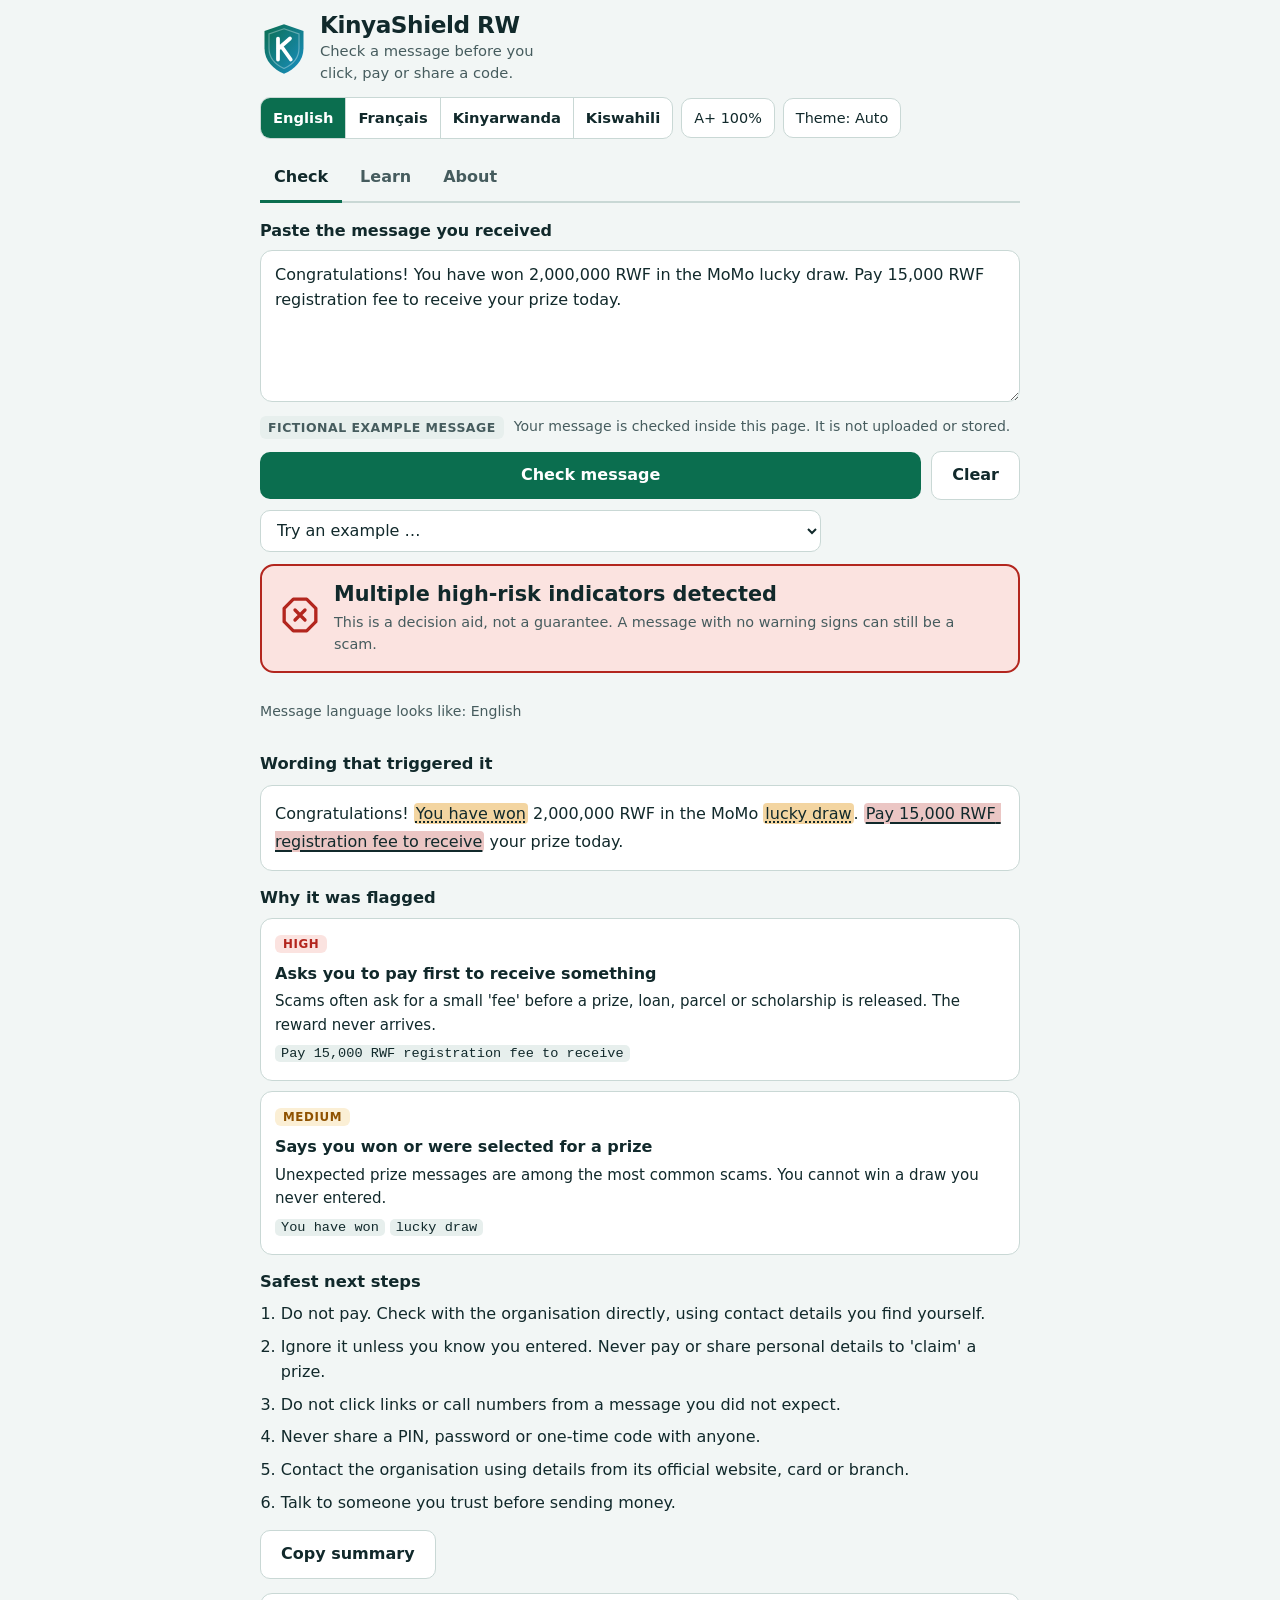
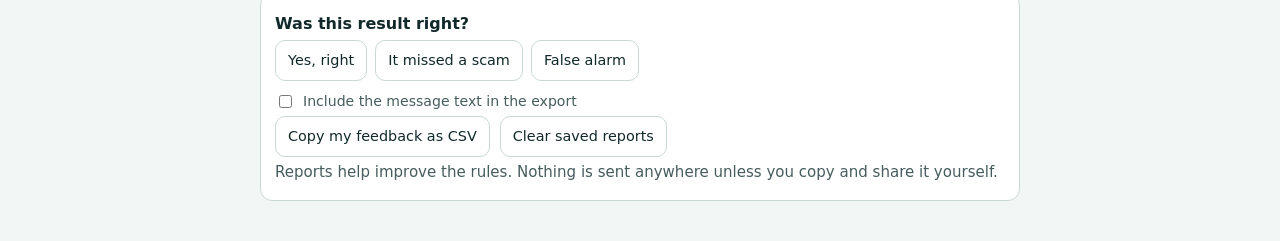
==== kinyashield_1/kinyashield/web/index.html @ fb470cd7 "Initial commit: create Regis Kinyashi Shield RW repository Set up the initial project repository and" ====
<!doctype html>
<html lang="en">
<head>
<meta charset="utf-8">
<meta name="viewport" content="width=device-width, initial-scale=1">
<meta http-equiv="Content-Security-Policy" content="default-src 'none'; style-src 'unsafe-inline'; script-src 'unsafe-inline'; img-src data:; base-uri 'none'; form-action 'none'">
<meta name="description" content="Paste a suspicious message and see, in English, French, Kinyarwanda or Kiswahili, which words are risky and what to do next.">
<title>KinyaShield RW</title>
</head>
<body>
<style>
/* Layout: one calm column. Header (logo + language), tabs, then the checker with result below.
   System fonts only: fast on weak connections and no outside requests. */
:root{
  --bg:#f2f6f5; --surface:#ffffff; --surface-2:#e7efed; --ink:#11292b; --ink-2:#465c5e; --line:#c9d8d5;
  --brand:#0b6e4f; --brand-2:#1479a8; --on-brand:#ffffff; --focus:#1479a8;
  --ok:#17794f; --ok-bg:#e2f3ea; --warn:#8f5200; --warn-bg:#fbefd5; --bad:#b3261e; --bad-bg:#fbe3e0;
  --mark-high:rgba(179,38,30,.26); --mark-med:rgba(224,150,20,.40);
  --font:ui-sans-serif,system-ui,-apple-system,"Segoe UI",Roboto,"Helvetica Neue",Arial,"Noto Sans",sans-serif;
  --mono:ui-monospace,SFMono-Regular,Menlo,Consolas,"Liberation Mono",monospace;
  --r:12px;
}
@media (prefers-color-scheme: dark){:root:not([data-theme="light"]){
  --bg:#0b1718; --surface:#122324; --surface-2:#1a3032; --ink:#e7f2f0; --ink-2:#a3bab7; --line:#284241;
  --brand:#46c49a; --brand-2:#63bde6; --on-brand:#06201a; --focus:#63bde6;
  --ok:#62d49d; --ok-bg:#12301f; --warn:#f2b653; --warn-bg:#33270c; --bad:#ff948b; --bad-bg:#3b1815;
  --mark-high:rgba(255,120,110,.34); --mark-med:rgba(240,170,50,.38); color-scheme:dark}}
:root[data-theme="dark"]{
  --bg:#0b1718; --surface:#122324; --surface-2:#1a3032; --ink:#e7f2f0; --ink-2:#a3bab7; --line:#284241;
  --brand:#46c49a; --brand-2:#63bde6; --on-brand:#06201a; --focus:#63bde6;
  --ok:#62d49d; --ok-bg:#12301f; --warn:#f2b653; --warn-bg:#33270c; --bad:#ff948b; --bad-bg:#3b1815;
  --mark-high:rgba(255,120,110,.34); --mark-med:rgba(240,170,50,.38); color-scheme:dark}
*{box-sizing:border-box}
html{font-size:100%}
body{margin:0;background:var(--bg);color:var(--ink);font-family:var(--font);line-height:1.55;font-size:1rem;
  padding-left:max(16px,env(safe-area-inset-left,0px));padding-right:max(16px,env(safe-area-inset-right,0px));padding-block:12px 40px}
.wrap{max-width:760px;margin:0 auto;display:flex;flex-direction:column;gap:16px}
button,select,textarea,input{font:inherit;color:inherit}
:focus-visible{outline:3px solid var(--focus);outline-offset:2px;border-radius:6px}
.top{display:flex;flex-wrap:wrap;align-items:center;justify-content:space-between;gap:12px 16px}
.brand{display:flex;align-items:center;gap:12px;min-width:0}
.brand svg{flex:none}
.brand h1{margin:0;font-size:1.45rem;line-height:1.1;letter-spacing:-.02em;font-weight:800}
.brand p{margin:2px 0 0;color:var(--ink-2);font-size:.92rem;max-width:34ch;text-wrap:balance}
.tools{display:flex;gap:8px;flex-wrap:wrap;align-items:center}
.seg{display:inline-flex;border:1px solid var(--line);border-radius:10px;overflow:hidden;background:var(--surface)}
.seg button{border:0;background:transparent;padding:8px 12px;cursor:pointer;min-height:40px;font-weight:600;font-size:.92rem}
.seg button+button{border-left:1px solid var(--line)}
.seg button[aria-pressed="true"]{background:var(--brand);color:var(--on-brand)}
.chip{border:1px solid var(--line);background:var(--surface);border-radius:10px;padding:8px 12px;min-height:40px;cursor:pointer;font-size:.9rem}
.tabs{display:flex;gap:4px;border-bottom:2px solid var(--line)}
.tabs button{border:0;background:transparent;padding:10px 14px;cursor:pointer;font-weight:700;color:var(--ink-2);margin-bottom:-2px;border-bottom:3px solid transparent;min-height:44px}
.tabs button[aria-selected="true"]{color:var(--ink);border-bottom-color:var(--brand)}
.panel[hidden]{display:none}
.note{border:1px dashed var(--line);border-radius:var(--r);padding:10px 14px;font-size:.9rem;color:var(--ink-2)}
label.lbl{display:block;font-weight:700;margin-bottom:6px}
textarea{width:100%;min-height:9.5rem;resize:vertical;padding:12px 14px;border-radius:var(--r);border:1.5px solid var(--line);background:var(--surface);line-height:1.55}
.row{display:flex;gap:10px;flex-wrap:wrap;align-items:center}
select{max-width:100%;padding:9px 12px;border-radius:10px;border:1px solid var(--line);background:var(--surface);min-height:42px}
.btn{border:0;border-radius:10px;padding:11px 20px;font-weight:700;cursor:pointer;min-height:46px}
.btn.primary{background:var(--brand);color:var(--on-brand);flex:1 1 12rem}
.btn.ghost{background:var(--surface);border:1px solid var(--line)}
.small{font-size:.88rem;color:var(--ink-2)}
.tag{display:inline-block;font-size:.78rem;font-weight:700;letter-spacing:.04em;text-transform:uppercase;padding:2px 8px;border-radius:6px;background:var(--surface-2);color:var(--ink-2)}
#result{display:flex;flex-direction:column;gap:14px}
.verdict{display:flex;gap:14px;align-items:center;border:2px solid;border-radius:14px;padding:16px 18px}
.verdict svg{flex:none}
.verdict h2{margin:0;font-size:1.3rem;line-height:1.2;text-wrap:balance}
.verdict p{margin:4px 0 0;font-size:.9rem;color:var(--ink-2)}
.verdict.ok{border-color:var(--ok);background:var(--ok-bg)} .verdict.ok svg{color:var(--ok)}
.verdict.verify{border-color:var(--warn);background:var(--warn-bg)} .verdict.verify svg{color:var(--warn)}
.verdict.high{border-color:var(--bad);background:var(--bad-bg)} .verdict.high svg{color:var(--bad)}
h3{margin:0 0 8px;font-size:1.02rem}
.msg{white-space:pre-wrap;overflow-wrap:anywhere;padding:14px;border-radius:var(--r);background:var(--surface);border:1px solid var(--line);line-height:1.75}
mark{color:inherit;border-radius:4px;padding:1px 2px}
mark.high{background:var(--mark-high);text-decoration:underline;text-decoration-thickness:2px;text-underline-offset:3px}
mark.medium{background:var(--mark-med);text-decoration:underline dotted;text-decoration-thickness:2px;text-underline-offset:3px}
.cards{display:grid;gap:10px}
.card{background:var(--surface);border:1px solid var(--line);border-radius:var(--r);padding:12px 14px;min-width:0}
.card h4{margin:6px 0 4px;font-size:1rem}
.card p{margin:4px 0;font-size:.94rem}
.sev{font-size:.74rem;font-weight:800;letter-spacing:.05em;text-transform:uppercase;padding:2px 8px;border-radius:6px}
.sev.high{background:var(--bad-bg);color:var(--bad)} .sev.medium{background:var(--warn-bg);color:var(--warn)} .sev.low{background:var(--surface-2);color:var(--ink-2)}
code{font-family:var(--mono);font-size:.85rem;background:var(--surface-2);padding:1px 6px;border-radius:5px;overflow-wrap:anywhere}
ol.steps{margin:0;padding-left:1.3rem;display:grid;gap:8px}
.fb{display:flex;flex-wrap:wrap;gap:8px;align-items:center}
.fb .chip[aria-pressed="true"]{border-color:var(--brand);box-shadow:inset 0 0 0 1.5px var(--brand)}
.sources li,.about li,.tips li{margin:6px 0}
ul.plain{padding-left:1.2rem;margin:8px 0}
.scamlist{display:grid;gap:10px;grid-template-columns:repeat(auto-fit,minmax(min(100%,17rem),1fr))}
textarea.exp{min-height:6rem;font-family:var(--mono);font-size:.82rem}
@media (max-width:520px){.verdict{flex-direction:column;align-items:flex-start}.tools{width:100%}.seg{width:100%}.seg button{flex:1;padding-inline:6px}}
@media (prefers-reduced-motion:no-preference){.verdict,.card{animation:rise .22s ease-out}@keyframes rise{from{transform:translateY(4px)}to{transform:none}}}

</style>
<div class="wrap">
  <header class="top">
    <div class="brand">
      <svg viewBox="0 0 64 72" width="48" height="54" role="img" aria-label="KinyaShield"><defs><linearGradient id="ksg" x1="0" y1="0" x2="1" y2="1"><stop offset="0" stop-color="#0b6e4f"/><stop offset="1" stop-color="#1a8fc4"/></linearGradient></defs><path d="M32 3 L58 12 V35 C58 52 46 63 32 69 C18 63 6 52 6 35 V12 Z" fill="url(#ksg)"/><path d="M32 9 L52 16 V35 C52 48 43 57 32 62 C21 57 12 48 12 35 V16 Z" fill="none" stroke="#fff" stroke-opacity=".35" stroke-width="1.5"/><path d="M24 22 V50 M24 36 L40 22 M28.5 32.5 L41 50" stroke="#fff" stroke-width="5" stroke-linecap="round" stroke-linejoin="round" fill="none"/></svg>
      <div><h1>KinyaShield RW</h1><p id="tagline"></p></div>
    </div>
    <div class="tools">
      <div class="seg" id="langseg" role="group" aria-label="Language"></div>
      <button class="chip" id="sizeBtn" type="button"></button>
      <button class="chip" id="themeBtn" type="button"></button>
    </div>
  </header>

  <div class="note" id="draftNote" hidden></div>

  <div class="tabs" role="tablist" id="tabs">
    <button role="tab" id="tab-check" aria-controls="p-check" aria-selected="true" type="button"></button>
    <button role="tab" id="tab-learn" aria-controls="p-learn" aria-selected="false" type="button"></button>
    <button role="tab" id="tab-about" aria-controls="p-about" aria-selected="false" type="button"></button>
  </div>

  <section class="panel" id="p-check" role="tabpanel" aria-labelledby="tab-check">
    <div style="display:flex;flex-direction:column;gap:12px">
      <div>
        <label class="lbl" for="msg" id="pasteLbl"></label>
        <textarea id="msg" autocomplete="off" spellcheck="false"></textarea>
        <div class="row" style="margin-top:6px"><span class="tag" id="exTag" hidden></span><span class="small" id="privacy"></span></div>
      </div>
      <div class="row">
        <button class="btn primary" id="go" type="button"></button>
        <button class="btn ghost" id="clear" type="button"></button>
        <select id="examples" aria-label="Examples"></select>
      </div>
      <div id="result" aria-live="polite"></div>
    </div>
  </section>

  <section class="panel" id="p-learn" role="tabpanel" aria-labelledby="tab-learn" hidden></section>
  <section class="panel" id="p-about" role="tabpanel" aria-labelledby="tab-about" hidden></section>
</div>

<script id="ks-data" type="application/json">{"rules":[{"id":"credential_request","severity":"high","suppress_if_protective":true,"title":{"en":"Asks for a PIN, password or code","fr":"Demande un code PIN, un mot de passe ou un code","rw":"Irasaba PIN, ijambo ry'ibanga cyangwa kode","sw":"Inaomba PIN, nenosiri au msimbo"},"why":{"en":"Genuine banks, mobile-money companies and officials do not ask you to send or read out a PIN, password or one-time code.","fr":"Les vraies banques, opérateurs de mobile money et autorités ne vous demandent jamais d'envoyer ou de lire à voix haute un code PIN, un mot de passe ou un code à usage unique.","rw":"Banki, ibigo bya mobile money n'abayobozi nyakuri ntibasaba kohereza cyangwa kuvuga PIN, ijambo ry'ibanga cyangwa kode y'inyongera.","sw":"Benki, kampuni za pesa kwa simu na maafisa halali hawakuombi kutuma wala kusoma kwa sauti PIN, nenosiri au msimbo wa mara moja."},"advice":{"en":"Do not send or read out the code. Contact the organisation using a number from its official website or your card.","fr":"N'envoyez pas le code et ne le lisez pas. Contactez l'organisme avec un numéro tiré de son site officiel ou de votre carte.","rw":"Ntukohereze cyangwa ngo uvuge iyo kode. Hamagara ikigo ukoresheje nimero iri ku rubuga rwacyo rwemewe cyangwa ku ikarita yawe.","sw":"Usitume wala usisome msimbo huo. Wasiliana na taasisi kwa kutumia namba iliyo kwenye tovuti yake rasmi au kwenye kadi yako."},"patterns":{"en":["\\b(?:send|share|give|tell|provide|reply with|forward|confirm|enter|read out)\\b[^.!?\\n]{0,40}?\\b(?:pin|password|passcode|otp|cvv|verification code|one[- ]time (?:code|password)|secret code|secret number|secret pin|\\d+[- ]?digit (?:code|pin)|code (?:we|i|that we) (?:just )?(?:sent|texted))\\b"],"fr":["\\b(?:envoyez?|envoyer|donnez?|donner|communiquez?|communiquer|partagez?|partager|fournissez?|fournir|transmettez?|transmettre|confirmez?|confirmer|saisissez?|saisir|lisez|dites(?:-moi)?|repondez avec)\\b[^.!?\\n]{0,40}?\\b(?:pin|code pin|mot de passe|code secret|code de verification|code otp|otp|cvv|code confidentiel|code a \\d+ chiffres|code recu par sms)\\b"],"rw":["\\b(?:ohereza|mpa|mpe|tanga|mbwira|tuma)\\b[^.!?\\n]{0,40}?\\b(?:pin|umubare w'ibanga|ijambo ry'ibanga|kode|code|otp|password)\\b"],"sw":["\\b(?:tuma|nitumie|toa|nipe|nipatie|nitajie|thibitisha|weka|ingiza|jibu na|shiriki|mpe|mwambie)\\b[^.!?\\n]{0,40}?\\b(?:pin|nambari ya siri|namba ya siri|nenosiri|neno la siri|msimbo|msimbo wa tarakimu \\d+|kodi|code|otp|cvv)\\b"]}},{"id":"advance_fee","severity":"high","suppress_if_protective":true,"title":{"en":"Asks you to pay first to receive something","fr":"Demande de payer d'abord pour recevoir quelque chose","rw":"Irasaba kubanza kwishyura kugira ngo ubone ikintu","sw":"Inakuomba ulipe kwanza ili upokee kitu"},"why":{"en":"Scams often ask for a small 'fee' before a prize, loan, parcel or scholarship is released. The reward never arrives.","fr":"Les arnaques demandent souvent de petits « frais » avant de débloquer un gain, un prêt, un colis ou une bourse. Rien n'arrive jamais.","rw":"Abatekamutwe bakunze gusaba 'amafaranga make' mbere yo kukugezaho igihembo, inguzanyo, ipaki cyangwa buruse. Igihembo ntikiza.","sw":"Matapeli mara nyingi huomba 'ada ndogo' kabla ya kutoa zawadi, mkopo, kifurushi au ufadhili. Hakuna kinachofika."},"advice":{"en":"Do not pay. Check with the organisation directly, using contact details you find yourself.","fr":"Ne payez pas. Vérifiez auprès de l'organisme avec des coordonnées que vous trouvez vous-même.","rw":"Ntukishyure. Baza ikigo ubwacyo ukoresheje amakuru wibonera ubwawe.","sw":"Usilipe. Thibitisha moja kwa moja na taasisi ukitumia mawasiliano unayoyapata mwenyewe."},"patterns":{"en":["\\b(?:pay|send|deposit|transfer)\\b[^.!?\\n]{0,40}?\\b(?:fee|fees|charge|charges|tax|registration|processing|clearance|shipping|delivery)\\b[^.!?\\n]{0,60}?\\b(?:to (?:receive|claim|release|get|unlock|activate|collect)|before (?:you )?(?:receive|collect|claim)|in order to)\\b","\\bto (?:receive|claim|release|collect|unlock)\\b[^.!?\\n]{0,40}\\b(?:prize|scholarship|loan|parcel|package|reward|gift|funds)\\b[^.!?\\n]{0,50}\\b(?:pay|send|deposit)\\b[^.!?\\n]{0,30}\\b(?:fee|fees|rwf|frw)\\b"],"fr":["\\b(?:payez?|payer|versez?|verser|envoyez?|envoyer|deposez?|transferez?)\\b[^.!?\\n]{0,40}?\\b(?:frais|taxe|taxes|droits?|commission|caution)\\b[^.!?\\n]{0,60}?\\b(?:pour (?:recevoir|obtenir|debloquer|reclamer|retirer|toucher|activer)|avant de (?:recevoir|retirer|toucher))\\b","\\bpour (?:recevoir|reclamer|debloquer|retirer|toucher|obtenir)\\b[^.!?\\n]{0,40}\\b(?:prix|gain|gains|bourse|pret|colis|cadeau|fonds|lot)\\b[^.!?\\n]{0,50}\\b(?:payez?|envoyez?|versez?)\\b[^.!?\\n]{0,30}\\b(?:frais|rwf|frw|fcfa|usd)\\b"],"rw":["\\b(?:ishyura|kwishyura|ohereza|tanga)\\b[^.!?\\n]{0,50}?\\b(?:amafaranga|frw|rwf|ubwishyu|frais)\\b[^.!?\\n]{0,60}?\\b(?:kugira ngo|kugirango|mbere yo)\\b"],"sw":["\\b(?:lipa|tuma|weka|toa)\\b[^.!?\\n]{0,50}?\\b(?:ada|ushuru|gharama|malipo|tsh|rwf|frw|kes)\\b[^.!?\\n]{0,60}?\\b(?:ili (?:u(?:i|ya|zi|li)?(?:pate|pokee)|kupokea|kupata|kutoa|kuchukua)|kabla ya kupokea)\\b","\\bili (?:upokee|upate|kupokea|kupata|uchukue)\\b[^.!?\\n]{0,40}\\b(?:zawadi|tuzo|mkopo|ufadhili|kifurushi|fedha|pesa)\\b[^.!?\\n]{0,50}\\b(?:lipa|tuma)\\b[^.!?\\n]{0,30}\\b(?:ada|ushuru|tsh|rwf|frw|kes)\\b"]}},{"id":"remote_access","severity":"high","suppress_if_protective":true,"title":{"en":"Asks you to install remote-control software","fr":"Demande d'installer un logiciel de contrôle à distance","rw":"Irasaba gushyira kuri telefoni porogaramu yo kuyigenzura kure","sw":"Inakuomba usakinishe programu ya kudhibiti simu kwa mbali"},"why":{"en":"Remote-access apps let someone see and control your phone or bank app.","fr":"Ces applications permettent à quelqu'un de voir et de contrôler votre téléphone ou votre appli bancaire.","rw":"Porogaramu zo kugenzura kure zituma undi muntu abona kandi agakoresha telefoni yawe cyangwa porogaramu ya banki.","sw":"Programu hizi humruhusu mtu kuona na kudhibiti simu au programu yako ya benki."},"advice":{"en":"Do not install it. End the conversation and contact your bank through its official channel.","fr":"Ne l'installez pas. Coupez la conversation et contactez votre banque par son canal officiel.","rw":"Ntuyishyire kuri telefoni. Hagarika ikiganiro maze uvugane na banki yawe unyuze mu nzira yemewe.","sw":"Usiisakinishe. Maliza mazungumzo na uwasiliane na benki yako kupitia njia rasmi."},"patterns":{"en":["\\b(?:install|download)\\b[^.!?\\n]{0,30}\\b(?:anydesk|teamviewer|quicksupport|remote (?:access|support|control) (?:app|software))\\b"],"fr":["\\b(?:installez?|installer|telechargez?|telecharger)\\b[^.!?\\n]{0,30}\\b(?:anydesk|teamviewer|quicksupport|application de (?:controle|prise en main|assistance) a distance|logiciel de controle a distance)\\b"],"rw":[],"sw":["\\b(?:sakinisha|pakua|install)\\b[^.!?\\n]{0,30}\\b(?:anydesk|teamviewer|quicksupport|programu ya kudhibiti simu)\\b"]}},{"id":"mistaken_transfer","severity":"medium","suppress_if_protective":false,"title":{"en":"Says money was sent by mistake and asks for it back","fr":"Dit avoir envoyé de l'argent par erreur et le réclame","rw":"Ivuga ko amafaranga yoherejwe kubw'impanuka kandi irayasaba","sw":"Inasema pesa zilitumwa kimakosa na inazidai"},"why":{"en":"A common trick: a fake or reversed payment, then a request to 'return' the money.","fr":"Astuce courante : un faux paiement ou un paiement annulé, puis une demande de « rendre » l'argent.","rw":"Uburiganya buzwi: bohereza amafaranga y'ibinyoma, hanyuma bagusaba 'kuyasubiza'.","sw":"Mbinu ya kawaida: malipo bandia au yaliyorudishwa, kisha ombi la 'kurudisha' pesa."},"advice":{"en":"Check your own balance in your official app or at an agent. Do not send money back until you have confirmed it really arrived.","fr":"Vérifiez votre solde dans l'appli officielle ou chez un agent. Ne renvoyez rien avant d'avoir confirmé que l'argent est vraiment arrivé.","rw":"Reba amafaranga ufite muri porogaramu yemewe cyangwa ku mukozi. Ntusubize amafaranga utarabyemeza ko yaje koko.","sw":"Angalia salio lako kwenye programu rasmi au kwa wakala. Usirudishe pesa hadi uthibitishe kuwa zimefika kweli."},"patterns":{"en":["\\b(?:sent|transferred|deposited)\\b[^.!?\\n]{0,30}\\b(?:money|funds|amount|rwf|frw|\\d[\\d,. ]*\\s?(?:rwf|frw))\\b[^.!?\\n]{0,40}\\b(?:by mistake|mistakenly|accidentally|wrong number|in error)\\b","\\b(?:by mistake|mistakenly|accidentally|wrong number)\\b[^.!?\\n]{0,60}\\b(?:send back|return|refund)\\b[^.!?\\n]{0,30}\\b(?:money|funds|amount|rwf|frw)\\b","\\b(?:send back|return)\\b[^.!?\\n]{0,15}\\b(?:my|the)\\b[^.!?\\n]{0,15}\\b(?:money|funds|amount|cash)\\b"],"fr":["\\b(?:envoye|envoyer|transfere|transferer|depose|deposer|verse|verser|vire|virer)\\b[^.!?\\n]{0,30}\\b(?:argent|fonds|montant|somme|rwf|frw|fcfa|\\d[\\d,. ]*\\s?(?:rwf|frw|fcfa))\\b[^.!?\\n]{0,40}\\b(?:par erreur|par megarde|a tort|mauvais numero)\\b","\\b(?:par erreur|mauvais numero)\\b[^.!?\\n]{0,60}\\b(?:renvoyez|rembours\\w*|retournez|rendez)\\b[^.!?\\n]{0,30}\\b(?:argent|fonds|montant|somme)\\b","\\b(?:renvoyez|rendez|retournez)(?:-moi)?\\s+(?:mon\\s+|l')?(?:argent|fonds|montant)\\b"],"rw":["\\b(?:nakohereje|nohereje|bakohereje)\\b[^.!?\\n]{0,50}\\b(?:kubw'impanuka|kwibeshya|nabi)\\b","\\b(?:nsubiza|subiza)\\b[^.!?\\n]{0,20}\\bamafaranga\\b"],"sw":["\\b(?:nimekutumia|nimetuma|nilituma)\\b[^.!?\\n]{0,30}\\b(?:pesa|fedha|kiasi|tsh|rwf|frw|kes|\\d[\\d,\\.]*\\s?(?:tsh|rwf|frw|kes))\\b[^.!?\\n]{0,40}\\b(?:kimakosa|kwa makosa|namba mbaya)\\b","\\b(?:nirudishie|rudisha)\\b[^.!?\\n]{0,20}\\b(?:pesa|fedha)\\b"]}},{"id":"prize_claim","severity":"medium","suppress_if_protective":false,"unless":["\\b(?:first|second|third|1st|2nd|3rd) (?:prize|place)\\b","\\b(?:premier|deuxieme|troisieme) (?:prix|place)\\b","\\bnafasi ya (?:kwanza|pili|tatu)\\b","\\bumwanya wa (?:mbere|kabiri|gatatu)\\b","\\b(?:science fair|concours de sciences|maonyesho ya sayansi|irushanwa)\\b"],"keep_if":["\\d[\\d,. ]*\\s?(?:rwf|frw|fcfa|tsh|kes|ugx|usd|eur)\\b","https?://","\\b(?:claim|collect|reply|click|pay|payez|cliquez|reclamer|lipa|bofya|ishyura|kanda)\\b"],"title":{"en":"Says you won or were selected for a prize","fr":"Annonce que vous avez gagné ou été sélectionné","rw":"Ivuga ko watsinze cyangwa watoranyijwe guhabwa igihembo","sw":"Inasema umeshinda au umechaguliwa kupata zawadi"},"why":{"en":"Unexpected prize messages are among the most common scams. You cannot win a draw you never entered.","fr":"Les messages de gain inattendus figurent parmi les arnaques les plus courantes. On ne peut pas gagner un tirage auquel on n'a pas participé.","rw":"Ubutumwa buvuga ko watsindiye igihembo utazi ni bumwe mu buriganya busanzwe. Ntushobora gutsinda tombola utigeze ugiramo uruhare.","sw":"Ujumbe wa zawadi usiotarajiwa ni miongoni mwa utapeli unaojulikana zaidi. Huwezi kushinda droo ambayo hukushiriki."},"advice":{"en":"Ignore it unless you know you entered. Never pay or share personal details to 'claim' a prize.","fr":"Ignorez-le sauf si vous savez avoir participé. Ne payez jamais et ne donnez aucune information personnelle pour « réclamer » un gain.","rw":"Ntibugire icyo bukubwira keretse ubizi ko wagiye muri iyo tombola. Ntukishyure cyangwa ngo utange amakuru bwite 'kugira ngo uhabwe' igihembo.","sw":"Usiujali isipokuwa unajua ulishiriki. Usilipe wala kutoa taarifa binafsi ili 'kudai' zawadi."},"patterns":{"en":["\\b(?:you(?:'ve| have)? won|you were selected|you have been selected|selected to receive|lucky (?:draw|winner)|winner!)\\b"],"fr":["\\b(?:vous avez gagne|vous etes (?:le |la )?(?:gagnant|gagnante|selectionne|selectionnee|choisi|choisie)|gagnant du tirage|tirage au sort)\\b"],"rw":["\\b(?:watsindiye|mwatsindiye|wegukanye|mwegukanye|watoranyijwe|mwatoranyijwe)\\b"],"sw":["\\b(?:umeshinda|umechaguliwa kupokea|umechaguliwa kupata|umechaguliwa kuwa mshindi|mshindi wa bahati nasibu|droo ya bahati nasibu)\\b"]}},{"id":"account_threat","severity":"medium","suppress_if_protective":true,"title":{"en":"Threatens to block or close your account or SIM","fr":"Menace de bloquer ou fermer votre compte ou SIM","rw":"Iragutera ubwoba ko konti cyangwa SIM yawe izafungwa","sw":"Inatishia kufunga au kuzuia akaunti au laini yako"},"why":{"en":"Fear of losing access is used to rush people into clicking or sharing details.","fr":"La peur de perdre l'accès sert à vous pousser à cliquer ou à donner vos informations.","rw":"Ubwoba bwo gutakaza konti bukoreshwa kugira ngo abantu bihute gukanda cyangwa gutanga amakuru.","sw":"Hofu ya kupoteza huduma hutumiwa kukusukuma ubonyeze viungo au utoe taarifa."},"advice":{"en":"Do not follow links in the message. Open your official app or visit the provider yourself to check.","fr":"Ne suivez pas les liens du message. Ouvrez votre appli officielle ou rendez-vous chez l'opérateur pour vérifier.","rw":"Ntukande amahuza ari mu butumwa. Fungura porogaramu yemewe cyangwa ujye ku kigo ubwawe urebe.","sw":"Usifuate viungo vilivyomo kwenye ujumbe. Fungua programu rasmi au tembelea mtoa huduma mwenyewe ukague."},"patterns":{"en":["\\b(?:account|sim|line|card|wallet)\\b[^.!?\\n]{0,40}\\b(?:will be|has been|is being|been|was)\\s+(?:suspended|blocked|closed|deactivated|locked|terminated)\\b"],"fr":["\\b(?:compte|carte|sim|ligne|portefeuille)\\b[^.!?\\n]{0,40}\\b(?:sera|a ete|est|va etre|sont)\\s+(?:suspendu|bloque|ferme|desactive|verrouille|resilie)(?:e|s|es)?\\b"],"rw":["\\b(?:konti|sim|karita)\\b[^.!?\\n]{0,40}\\b(?:izafungwa|yafunzwe|ifunzwe|izahagarikwa|yahagaritswe|izasibwa)\\b"],"sw":["\\b(?:akaunti|laini|kadi|sim)\\b[^.!?\\n]{0,40}\\b(?:itafungwa|imefungwa|itazuiwa|imezuiwa|itasimamishwa|imesimamishwa|itafutwa|imefutwa)\\b"]}},{"id":"account_verification_request","severity":"medium","suppress_if_protective":true,"title":{"en":"Asks you to verify or update account details","fr":"Demande de vérifier ou mettre à jour les informations du compte","rw":"Irasaba kwemeza cyangwa kuvugurura amakuru ya konti","sw":"Inakuomba uthibitishe au usasishe taarifa za akaunti"},"why":{"en":"'Verify your account' messages are often used to collect your login or ID details.","fr":"Les messages « vérifiez votre compte » servent souvent à récupérer vos identifiants ou vos données d'identité.","rw":"Ubutumwa busaba 'kwemeza konti' bukunze gukoreshwa mu gukusanya amakuru yo kwinjira cyangwa indangamuntu.","sw":"Ujumbe wa 'thibitisha akaunti yako' mara nyingi hutumika kukusanya taarifa za kuingia au utambulisho."},"advice":{"en":"Do not use links or numbers from the message. Go to the official website or branch yourself.","fr":"N'utilisez ni liens ni numéros du message. Allez vous-même sur le site officiel ou en agence.","rw":"Ntukoreshe amahuza cyangwa nimero ziri mu butumwa. Jya ku rubuga rwemewe cyangwa ku biro ubwawe.","sw":"Usitumie viungo au namba zilizo kwenye ujumbe. Nenda mwenyewe kwenye tovuti rasmi au tawi."},"patterns":{"en":["\\b(?:verify|update|confirm|reactivate|re-?register)\\b[^.!?\\n]{0,25}\\b(?:your )?(?:account|sim(?: card)?|kyc|identity|bank details|national id|id number|nida)\\b"],"fr":["\\b(?:verifiez?|verifier|mettez a jour|mettre a jour|confirmez?|confirmer|reactivez?|actualisez?)\\b[^.!?\\n]{0,25}\\b(?:votre |vos )?(?:compte|sim|kyc|identite|coordonnees bancaires|donnees bancaires|numero d'identite|carte d'identite|nida)\\b"],"rw":["\\b(?:w?emeze|emeza|vugurura|uvugurure)\\b[^.!?\\n]{0,25}\\b(?:konti|sim|nomero|amakuru yawe)\\b"],"sw":["\\b(?:ku)?(?:thibitisha|sasisha|hakiki)\\b[^.!?\\n]{0,25}\\b(?:akaunti|laini|taarifa zako|taarifa za benki|namba yako|kitambulisho)\\b"]}},{"id":"risky_link","severity":"medium","suppress_if_protective":false,"title":{"en":"Contains a link that hides or disguises its destination","fr":"Contient un lien qui masque sa destination","rw":"Ifite ihuza ritagaragaza aho rijya","sw":"Ina kiungo kinachoficha kinakoelekea"},"why":{"en":"Shortened links, raw IP addresses and unusual web endings are often used to hide a fake site.","fr":"Les liens raccourcis, les adresses IP brutes et les extensions inhabituelles servent souvent à cacher un faux site.","rw":"Amahuza magufi, aderesi z'imibare n'iherezo ridasanzwe ry'urubuga bikunze gukoreshwa mu guhisha urubuga rw'uburiganya.","sw":"Viungo vifupi, anwani za IP na miisho isiyo ya kawaida hutumiwa mara nyingi kuficha tovuti bandia."},"advice":{"en":"Do not open it. Type the organisation's official address yourself.","fr":"Ne l'ouvrez pas. Tapez vous-même l'adresse officielle de l'organisme.","rw":"Ntuyifungure. Andika ubwawe aderesi yemewe y'ikigo.","sw":"Usikifungue. Andika mwenyewe anwani rasmi ya taasisi."},"patterns":{"any":["\\b(?:bit\\.ly|tinyurl\\.com|t\\.co|is\\.gd|cutt\\.ly|rb\\.gy|shorturl\\.at)/\\S+","https?://\\d{1,3}(?:\\.\\d{1,3}){3}\\S*","https?://[^\\s/]+\\.(?:xyz|top|click|tk|icu|buzz|gq|cf)\\b\\S*"]}},{"id":"too_good_offer","severity":"medium","suppress_if_protective":true,"title":{"en":"Promises unrealistic money","fr":"Promet de l'argent irréaliste","rw":"Isezeranya amafaranga adashoboka","sw":"Inaahidi pesa zisizo halisi"},"why":{"en":"Guaranteed or very fast returns are a classic sign of an investment scam.","fr":"Des gains garantis ou très rapides sont un signe classique d'arnaque à l'investissement.","rw":"Inyungu zemewe cyangwa zihuta cyane ni ikimenyetso gisanzwe cy'uburiganya mu ishoramari.","sw":"Faida ya uhakika au ya haraka sana ni dalili ya kawaida ya utapeli wa uwekezaji."},"advice":{"en":"Do not invest. Check whether the company is registered with the proper authority.","fr":"N'investissez pas. Vérifiez que la société est enregistrée auprès de l'autorité compétente.","rw":"Ntugashore. Reba niba ikigo cyanditse mu rwego rubifitiye ububasha.","sw":"Usiwekeze. Hakiki kama kampuni imesajiliwa na mamlaka husika."},"patterns":{"en":["\\b(?:double your money|guaranteed returns?|easy money)\\b","\\bearn\\b[^.!?\\n]{0,25}\\b(?:daily|per day|every day|weekly)\\b"],"fr":["\\b(?:doublez votre argent|rendements? garantis?|argent facile|gains? garantis?)\\b","\\bgagnez\\b[^.!?\\n]{0,25}\\b(?:par jour|chaque jour|quotidien\\w*|par semaine)\\b"],"rw":[],"sw":["\\b(?:mara mbili ya pesa yako|faida ya uhakika|pesa rahisi)\\b","\\b(?:pata|chuma)\\b[^.!?\\n]{0,25}\\b(?:tsh|rwf|frw|kes|pesa|shilingi)\\b[^.!?\\n]{0,15}\\b(?:kila siku|kwa siku|kila wiki)\\b"]}},{"id":"upfront_payment_offer","severity":"high","suppress_if_protective":false,"title":{"en":"Asks for a payment up front for an offer (job, loan)","fr":"Demande un paiement d'avance pour une offre (emploi, prêt)","rw":"Irasaba kwishyura mbere ku mirimo cyangwa inguzanyo","sw":"Inaomba malipo ya awali kwa ofa (kazi, mkopo)"},"why":{"en":"A real employer or lender does not ask for insurance, visa or processing money before paying you or starting work.","fr":"Un vrai employeur ou prêteur ne demande pas d'argent pour l'assurance, le visa ou le dossier avant de vous payer ou de commencer.","rw":"Umukoresha cyangwa umuguzanyi nyawe ntasaba amafaranga y'ubwishingizi, viza cyangwa ay'ibyangombwa mbere yo kuguha amafaranga cyangwa akazi.","sw":"Mwajiri au mkopeshaji halali haombi pesa za bima, viza au usindikaji kabla ya kukulipa au kuanza kazi."},"advice":{"en":"Do not pay anything up front. Check the offer with the organisation using contact details you find yourself.","fr":"Ne payez rien d'avance. Vérifiez l'offre auprès de l'organisme avec des coordonnées que vous trouvez vous-même.","rw":"Ntukishyure mbere. Baza ikigo ukoresheje amakuru wibonera ubwawe.","sw":"Usilipe chochote mapema. Hakiki ofa na taasisi kwa mawasiliano unayoyapata mwenyewe."},"groups":[{"en":["\\b(?:job offer|vacancy|we are hiring|recruiting|work abroad|you qualify|you are eligible|pre-?approved|loan offer)\\b"],"fr":["\\b(?:offre d'emploi|poste vacant|nous recrutons|travailler a l'etranger|vous etes eligible|vous etes preapprouve|offre de pret)\\b"],"rw":["\\b(?:amahirwe y'akazi|akazi hanze y'igihugu|wujuje ibisabwa|inguzanyo wemerewe)\\b"],"sw":["\\b(?:nafasi ya kazi|ofa ya kazi|tunaajiri|kazi nje ya nchi|umeidhinishwa mkopo|ofa ya mkopo)\\b"]},{"en":["\\b(?:deposit|pay|send)\\b[^.!?\\n]{0,30}\\b(?:\\d[\\d,. ]*\\s?(?:rwf|frw|usd|ksh|tsh|eur)|(?:rwf|frw|usd|ksh|tsh|eur)\\s?\\d[\\d,. ]*)\\b[^.!?\\n]{0,40}\\b(?:insurance|processing|visa|clearance|activation|upfront|admin|first|before)\\b"],"fr":["\\b(?:versez|payez|envoyez|deposez)\\b[^.!?\\n]{0,30}\\b(?:\\d[\\d,. ]*\\s?(?:rwf|frw|fcfa|usd|eur)|(?:rwf|frw|fcfa|usd|eur)\\s?\\d[\\d,. ]*)\\b[^.!?\\n]{0,40}\\b(?:assurance|visa|dedouanement|activation|d'avance|avant)\\b"],"rw":["\\b(?:ohereza|ishyura|tanga)\\b[^.!?\\n]{0,30}\\b(?:\\d[\\d,. ]*\\s?(?:frw|rwf)|(?:frw|rwf)\\s?\\d[\\d,. ]*)\\b[^.!?\\n]{0,40}\\b(?:ubwishingizi|viza|frais|mbere)\\b"],"sw":["\\b(?:lipa|tuma|weka)\\b[^.!?\\n]{0,30}\\b(?:\\d[\\d,. ]*\\s?(?:tsh|kes|ugx|rwf|frw|usd)|(?:tsh|kes|ugx|rwf|frw|usd)\\s?\\d[\\d,. ]*)\\b[^.!?\\n]{0,40}\\b(?:bima|viza|usindikaji|mapema|kwanza|kabla)\\b"]}]},{"id":"family_emergency_money","severity":"medium","suppress_if_protective":false,"title":{"en":"Pretends to be a relative in trouble and asks for money","fr":"Se fait passer pour un proche en difficulté et demande de l'argent","rw":"Yiyita umuvandimwe ufite ikibazo igusaba amafaranga","sw":"Inajifanya kuwa ndugu mwenye shida na kuomba pesa"},"why":{"en":"Scammers claim to be a family member with a new number or an emergency so you send money before thinking.","fr":"Les escrocs prétendent être un proche avec un nouveau numéro ou une urgence pour que vous envoyiez de l'argent sans réfléchir.","rw":"Abatekamutwe biyita abavandimwe bafite nimero nshya cyangwa ikibazo kugira ngo wohereze amafaranga utabanje gutekereza.","sw":"Matapeli hudai kuwa ndugu mwenye namba mpya au dharura ili utume pesa kabla ya kufikiri."},"advice":{"en":"Call the person on their old number, or ask a question only they could answer, before sending anything.","fr":"Appelez la personne sur son ancien numéro, ou posez une question que seule elle connaît, avant d'envoyer quoi que ce soit.","rw":"Hamagara uwo muntu kuri nimero ye isanzwe, cyangwa umubaze ikibazo wenyine azi, mbere yo kohereza ikintu icyo ari cyo cyose.","sw":"Mpigie mtu huyo kwa namba yake ya zamani, au muulize swali ambalo yeye tu anajua, kabla ya kutuma chochote."},"groups":[{"en":["\\b(?:it is me|it's me|this is your (?:mum|mom|dad|son|daughter|brother|sister)|i changed my number|my new number|new number|lost my phone|my phone (?:is )?(?:broken|stolen|lost)|using (?:a )?friend's (?:number|phone)|i am stuck at|i'm stuck at|stranded)\\b"],"fr":["\\b(?:c'est moi|j'ai change de numero|nouveau numero|j'ai perdu mon telephone|mon telephone est (?:casse|perdu|vole)|j'utilise le numero d'un|je suis bloque)\\b"],"rw":["\\b(?:ndi mubyara wawe|ndi mama|ndi papa|ndi musaza wawe|ndi mushiki wawe|nahinduye nimero|nimero nshya|telefoni yanjye (?:yangiritse|yibwe)|nagize ikibazo|ndi mu kaga)\\b"],"sw":["\\b(?:ni mimi|nimebadilisha namba|namba mpya|nimepoteza simu|simu yangu (?:imeibiwa|imeharibika)|natumia namba ya rafiki|nimekwama)\\b"]},{"en":["\\b(?:send|give|lend|transfer)\\b[^.!?\\n]{0,20}\\b(?:me|us)\\b[^.!?\\n]{0,30}\\b(?:money|cash|airtime|\\d[\\d,. ]*\\s?(?:rwf|frw|usd))\\b","\\bi need\\b[^.!?\\n]{0,15}\\b(?:money|cash|airtime)\\b"],"fr":["\\b(?:envoie|envoyez|donne|donnez|prete|pretez)(?:-moi)?\\b[^.!?\\n]{0,25}\\b(?:argent|credit|\\d[\\d,. ]*\\s?(?:rwf|frw|fcfa|usd))\\b","\\bj'ai besoin d'argent\\b"],"rw":["\\b(?:ohereza|mpa|ndakeneye)\\b[^.!?\\n]{0,30}\\bamafaranga\\b"],"sw":["\\b(?:nitumie|tuma|nipe|nikopeshe)\\b[^.!?\\n]{0,25}\\b(?:pesa|fedha|hela|tsh|kes|ugx|rwf|frw)\\b","\\bnahitaji pesa\\b","\\bninahitaji pesa\\b"]}]},{"id":"offplatform_contact","severity":"medium","suppress_if_protective":false,"title":{"en":"Pushes you to continue a job offer on WhatsApp or Telegram","fr":"Vous pousse à poursuivre une offre d'emploi sur WhatsApp ou Telegram","rw":"Igukururira kuri WhatsApp cyangwa Telegram ku kazi","sw":"Inakuvuta kwenye WhatsApp au Telegram kwa ofa ya kazi"},"why":{"en":"Fake job offers quickly move the conversation to a private chat so nobody can check them.","fr":"Les fausses offres d'emploi déplacent vite la conversation vers une messagerie privée pour échapper aux vérifications.","rw":"Amatangazo y'akazi y'ibinyoma ahita yimura ikiganiro kuri messagerie yihariye kugira ngo hatagira ugenzura.","sw":"Ofa bandia za kazi huhamisha mazungumzo haraka kwenye gumzo la faragha ili kuepuka uhakiki."},"advice":{"en":"Check the company and the recruiter on official sources before replying.","fr":"Vérifiez l'entreprise et le recruteur sur des sources officielles avant de répondre.","rw":"Genzura ikigo n'uwakoresha mu nzira zemewe mbere yo gusubiza.","sw":"Hakiki kampuni na mwajiri kwa vyanzo rasmi kabla ya kujibu."},"groups":[{"en":["\\b(?:recruiter|hiring manager|vacancy|job offer|your cv|saw your cv|work from home)\\b"],"fr":["\\b(?:recruteur|offre d'emploi|votre cv|poste vacant|teletravail)\\b"],"rw":["\\b(?:umukoresha|cv yawe|amahirwe y'akazi|gusaba akazi)\\b"],"sw":["\\b(?:mwajiri|nafasi ya kazi|cv yako|kazi ya nyumbani)\\b"]},{"en":["\\b(?:contact|message|chat|text|reach|add)\\b[^.!?\\n]{0,30}\\b(?:whatsapp|telegram|signal)\\b"],"fr":["\\b(?:contactez|ecrivez|discutez|joignez|ajoutez)\\b[^.!?\\n]{0,30}\\b(?:whatsapp|telegram|signal)\\b"],"rw":["\\b(?:vugana|andikira|twandikire|hamagara|ongeraho)\\b[^.!?\\n]{0,30}\\b(?:whatsapp|telegram)\\b"],"sw":["\\b(?:wasiliana|andika|ongea|ongeza)\\b[^.!?\\n]{0,30}\\b(?:whatsapp|telegram)\\b"]}]},{"id":"gift_card_request","severity":"medium","suppress_if_protective":true,"title":{"en":"Asks you to buy gift cards or vouchers for someone","fr":"Vous demande d'acheter des cartes cadeaux ou des bons pour quelqu'un","rw":"Igusaba kugura amakarita y'impano cyangwa ama-vocha","sw":"Inakuomba ununue kadi za zawadi au vocha kwa ajili ya mtu"},"why":{"en":"Scammers pose as a boss or official and ask for gift-card codes because they are hard to trace or reverse.","fr":"Les escrocs se font passer pour un chef ou un officiel et demandent des codes de cartes cadeaux, difficiles à tracer ou à annuler.","rw":"Abatekamutwe biyita abayobozi bagusaba kode z'amakarita y'impano kuko bigoye kuzikurikirana cyangwa kuzisubiza.","sw":"Matapeli hujifanya kuwa mkuu wa kazi au afisa na kuomba misimbo ya kadi za zawadi kwa sababu ni vigumu kufuatilia au kurudisha."},"advice":{"en":"Do not buy or send codes. Confirm the request face to face or by calling the person on a number you already know.","fr":"N'achetez ni n'envoyez de codes. Confirmez la demande en personne ou en appelant la personne sur un numéro que vous connaissez déjà.","rw":"Ntugure cyangwa ngo wohereze kode. Emeza icyo gusaba imbonankubone cyangwa uhamagare uwo muntu kuri nimero usanzwe uzi.","sw":"Usinunue wala kutuma misimbo. Thibitisha ombi ana kwa ana au kwa kumpigia mtu huyo kwa namba unayoijua tayari."},"patterns":{"en":["\\b(?:buy|purchase|get)\\b[^.!?\\n]{0,30}\\b(?:gift ?cards?|google play|itunes|steam|amazon vouchers?)\\b"],"fr":["\\b(?:achetez|acheter|achete)\\b[^.!?\\n]{0,30}\\b(?:cartes? cadeaux?|google play|itunes|steam)\\b"],"rw":["\\b(?:gura|ugure|kugura)\\b[^.!?\\n]{0,30}\\b(?:google play|itunes|steam|amakarita y'impano)\\b"],"sw":["\\b(?:nunua|ununue|kununua)\\b[^.!?\\n]{0,30}\\b(?:vocha|google play|itunes|steam|kadi za zawadi)\\b"]}},{"id":"pressure","severity":"low","suppress_if_protective":false,"title":{"en":"Uses time pressure","fr":"Met la pression sur le temps","rw":"Ikoresha igitutu cy'igihe","sw":"Inatumia shinikizo la muda"},"why":{"en":"Urgency alone is common in normal messages. It matters only when combined with other warning signs.","fr":"L'urgence seule est courante dans les messages normaux. Elle ne compte que combinée à d'autres signes.","rw":"Kwihutisha ubwabyo bikunze kuba mu butumwa busanzwe. Bifite uburemere gusa iyo byiyongereye ku bindi bimenyetso.","sw":"Haraka peke yake ni jambo la kawaida kwenye jumbe za kawaida. Ni muhimu pale tu inapoambatana na dalili nyingine."},"advice":{"en":"Take a minute to check before acting.","fr":"Prenez une minute pour vérifier avant d'agir.","rw":"Fata umunota wo kugenzura mbere yo gukora.","sw":"Chukua dakika moja kuhakiki kabla ya kutenda."},"patterns":{"en":["\\b(?:immediately|right now|within (?:\\d+|one|two) ?(?:hours?|minutes?)|urgent(?:ly)?|last warning|act now|today only)\\b"],"fr":["\\b(?:immediatement|tout de suite|maintenant|dans les (?:\\d+|deux) ?(?:heures?|minutes?)|sous (?:\\d+) ?(?:heures?|minutes?)|urgent|dernier avertissement|aujourd'hui seulement|agissez vite)\\b"],"rw":["\\b(?:byihuse|ako kanya|ubu nonaha|mu masaha \\d+|mu minota \\d+|uyu munsi gusa)\\b"],"sw":["\\b(?:haraka|mara moja|sasa hivi|ndani ya saa \\d+|ndani ya dakika \\d+|leo tu|onyo la mwisho)\\b"]}},{"id":"secrecy","severity":"low","suppress_if_protective":false,"title":{"en":"Asks you to keep it secret","fr":"Demande de garder le secret","rw":"Irasaba kubigira ibanga","sw":"Inakuomba uweke siri"},"why":{"en":"Scammers often ask for secrecy so family or friends cannot warn you.","fr":"Les escrocs demandent souvent le secret pour que vos proches ne puissent pas vous alerter.","rw":"Abatekamutwe bakunze gusaba ibanga kugira ngo umuryango cyangwa inshuti zitakuburira.","sw":"Matapeli mara nyingi huomba siri ili familia au marafiki wasikuonye."},"advice":{"en":"Talk to someone you trust before acting.","fr":"Parlez à quelqu'un de confiance avant d'agir.","rw":"Vugana n'umuntu wizeye mbere yo gukora.","sw":"Zungumza na mtu unayemwamini kabla ya kutenda."},"patterns":{"en":["\\b(?:do not tell|don't tell|keep (?:this|it) (?:a )?secret|tell no one)\\b"],"fr":["\\b(?:ne le dites a personne|ne dites rien a personne|gardez (?:ceci|cela|le) secret|n'en parlez a personne)\\b"],"rw":["\\b(?:ntugire uwo ubwira|bigire ibanga)\\b"],"sw":["\\b(?:usimwambie mtu|usimwambie yeyote|weka siri|iweke siri)\\b"]}},{"id":"link_present","severity":"low","suppress_if_protective":false,"title":{"en":"Contains a link","fr":"Contient un lien","rw":"Ifite ihuza","sw":"Ina kiungo"},"why":{"en":"Most messages with links are harmless; links matter when other warning signs are present.","fr":"La plupart des messages avec liens sont inoffensifs; les liens comptent s'il y a d'autres signes.","rw":"Ubutumwa bwinshi bufite amahuza ntibubi; amahuza agira uburemere iyo hari ibindi bimenyetso.","sw":"Jumbe nyingi zenye viungo hazina madhara; viungo ni muhimu pale kuna dalili nyingine."},"advice":{"en":"Prefer typing official addresses yourself.","fr":"Préférez taper vous-même les adresses officielles.","rw":"Ahubwo wandike ubwawe aderesi zemewe.","sw":"Afadhali andika mwenyewe anwani rasmi."},"patterns":{"any":["https?://\\S+"]}}],"protective":{"en":["\\b(?:never|do not|don't|dont|should not|shouldn't|must not|mustn't|won't|will not|not to)\\s+(?:ever\\s+)?$","\\b(?:never|no\\s+\\w+|nobody|not|n't|don't|won't)\\b[^,;]*\\b(?:ask|asks|asking|request|requests|require|requires|tell)\\w*\\b[^,;]*$"],"fr":["\\bn(?:e|')\\s*$","\\bjamais\\s+$","\\b(?:aucun\\w*|personne|jamais|pas)\\b[^,;]*\\b(?:demand|exig|solicit)\\w*\\b[^,;]*$"],"rw":["\\b(?:ntugasangize|ntugatange|ntukohereze|ntukamuhe|ntukabwire|ntuzigere|ntituzigera|ntituzigere)\\b[^,;]*$"],"sw":["\\b(?:kamwe|hatutakuomba|hatutaomba|hatuombi|haitakuuliza|hawatakuuliza|hatutakuuliza|hakuna\\s+\\w+\\s+itakayokuomba)\\b[^,;]*$"]},"general":{"en":["Do not click links or call numbers from a message you did not expect.","Never share a PIN, password or one-time code with anyone.","Contact the organisation using details from its official website, card or branch.","Talk to someone you trust before sending money."],"fr":["Ne cliquez pas sur les liens et n'appelez pas les numéros d'un message inattendu.","Ne partagez jamais un code PIN, un mot de passe ou un code à usage unique.","Contactez l'organisme avec les coordonnées de son site officiel, de votre carte ou de son agence.","Parlez à quelqu'un de confiance avant d'envoyer de l'argent."],"rw":["Ntukande amahuza cyangwa ngo uhamagare nimero ziri mu butumwa utari witeze.","Ntugatange PIN, ijambo ry'ibanga cyangwa kode y'inyongera ku muntu uwo ari we wese.","Vugana n'ikigo ukoresheje amakuru ari ku rubuga rwemewe, ku ikarita cyangwa ku biro.","Vugana n'umuntu wizeye mbere yo kohereza amafaranga."],"sw":["Usibonyeze viungo wala kupiga namba zilizo kwenye ujumbe usioutarajia.","Kamwe usishiriki PIN, nenosiri au msimbo wa mara moja na mtu yeyote.","Wasiliana na taasisi kwa kutumia taarifa za tovuti yake rasmi, kadi yako au tawi.","Zungumza na mtu unayemwamini kabla ya kutuma pesa."]},"markers":{"en":["the","your","you","please","account","dear","customer","money","pay","send","will","with"],"fr":["bonjour","votre","vous","compte","merci","avez","sera","nous","pour","cher","client","argent","mot de passe","est","les"],"rw":["konti","yawe","amafaranga","ohereza","mpa","kode","mwiriwe","murakoze","frw","kugira ngo","watsindiye","izafungwa","umubare","ibanga","nsubiza"],"sw":["habari","yako","wako","akaunti","asante","tafadhali","pesa","tuma","umeshinda","nambari","kwa","ili","mteja","tsh","na"]},"verdicts":{"ok":{"en":"No known warning signs detected","fr":"Aucun signe d'alerte connu détecté","rw":"Nta bimenyetso by'uburiganya bizwi byabonetse","sw":"Hakuna dalili za tahadhari zinazojulikana zilizogunduliwa"},"verify":{"en":"Verify before acting","fr":"Vérifiez avant d'agir","rw":"Banza ugenzure mbere yo gukora","sw":"Hakiki kabla ya kutenda"},"high":{"en":"Multiple high-risk indicators detected","fr":"Plusieurs indicateurs de risque élevé détectés","rw":"Hari ibimenyetso byinshi by'ibyago bikomeye","sw":"Viashiria vingi vya hatari kubwa vimegunduliwa"}},"noGuarantee":{"en":"This is a decision aid, not a guarantee. A message with no warning signs can still be a scam.","fr":"Ceci est une aide à la décision, pas une garantie. Un message sans signe d'alerte peut quand même être une arnaque.","rw":"Iki ni igikoresho cyunganira ibyemezo, ntabwo ari ingwate. Ubutumwa butagaragaza ibimenyetso na bwo bushobora kuba uburiganya.","sw":"Hiki ni kisaidizi cha uamuzi, si dhamana. Ujumbe usio na dalili bado unaweza kuwa utapeli."},"langs":["en","fr","rw","sw"],"langNames":{"en":"English","fr":"Français","rw":"Kinyarwanda","sw":"Kiswahili"},"ui":{"en":{"tagline":"Check a message before you click, pay or share a code.","tab_check":"Check","tab_learn":"Learn","tab_about":"About","paste":"Paste the message you received","placeholder":"Paste the suspicious message here","analyze":"Check message","clear":"Clear","examples":"Try an example","language":"Language","detected":"Message language looks like","evidence":"Wording that triggered it","findings":"Why it was flagged","steps":"Safest next steps","protective":"Protective wording (read as a warning, not counted)","low":"Minor signs (matter only together with others)","none_found":"No rule matched. That does not prove the message is safe.","paste_first":"Paste a message first.","privacy":"Your message is checked inside this page. It is not uploaded or stored.","draft_note":"Part of this translation is a draft awaiting review by fluent speakers.","copy_summary":"Copy summary","copied":"Copied","copy_failed":"Select the text and copy it manually.","feedback_q":"Was this result right?","fb_right":"Yes, right","fb_missed":"It missed a scam","fb_false":"False alarm","fb_thanks":"Saved on this device only. Thank you.","fb_export":"Copy my feedback as CSV","fb_count":"saved reports","fb_include":"Include the message text in the export","fb_help":"Reports help improve the rules. Nothing is sent anywhere unless you copy and share it yourself.","text_size":"Text size","theme":"Theme","learn_title":"Five habits that stop most scams","tips":["Do not click links or call numbers from a message you did not expect.","Never share a PIN, password or one-time code, even with someone who says they work for your bank.","You never pay a fee to receive a prize, loan or scholarship.","Check with the organisation yourself, using its official website, your card or a branch.","Talk to someone you trust before you send money, especially when you are told to hurry or keep it secret."],"about_title":"About KinyaShield RW","about":["KinyaShield explains why a message may be suspicious, in English, French, Kinyarwanda and Kiswahili.","It uses written rules you can read, not a hidden model. Every warning shows the exact words that caused it.","It is a decision aid. It cannot prove a message is safe, and it can miss new tricks, especially messages that sound normal.","Rules and wording in French, Kinyarwanda and Kiswahili are drafts until fluent speakers have reviewed them.","Tested only on short fictional messages written by the project owner. Real-world accuracy is not yet known."],"sources_title":"Where to get official help","sources_note":"Look up contact details yourself on the official website. This app does not list phone numbers on purpose.","sev_high":"High","sev_medium":"Medium","sev_low":"Minor","theme_auto":"Auto","theme_light":"Light","theme_dark":"Dark","example_note":"Fictional example message","result_head":"KinyaShield result","scam_types_title":"Common scam types","works_offline":"Once this page has loaded it keeps working without internet.","reasons":"Reasons","version":"Version","rules_count":"rules","no_reasons":"No warning signs matched","fb_clear":"Clear saved reports","fb_shown":"Report saved","lang_guess_unknown":"unclear"},"fr":{"tagline":"Vérifiez un message avant de cliquer, de payer ou de donner un code.","tab_check":"Vérifier","tab_learn":"Apprendre","tab_about":"À propos","paste":"Collez le message reçu","placeholder":"Collez ici le message suspect","analyze":"Vérifier le message","clear":"Effacer","examples":"Essayer un exemple","language":"Langue","detected":"La langue du message semble être","evidence":"Mots qui ont déclenché l'alerte","findings":"Pourquoi il est signalé","steps":"Prochaines étapes les plus sûres","protective":"Formulation protectrice (lue comme un avertissement, non comptée)","low":"Signes mineurs (comptent seulement avec d'autres)","none_found":"Aucune règle ne correspond. Cela ne prouve pas que le message est sûr.","paste_first":"Collez d'abord un message.","privacy":"Votre message est analysé dans cette page. Il n'est ni envoyé ni conservé.","draft_note":"Une partie de cette traduction est un brouillon en attente de relecture par des locuteurs.","copy_summary":"Copier le résumé","copied":"Copié","copy_failed":"Sélectionnez le texte et copiez-le manuellement.","feedback_q":"Ce résultat était-il juste ?","fb_right":"Oui, juste","fb_missed":"Il a raté une arnaque","fb_false":"Fausse alerte","fb_thanks":"Enregistré sur cet appareil uniquement. Merci.","fb_export":"Copier mes retours en CSV","fb_count":"signalements enregistrés","fb_include":"Inclure le texte du message dans l'export","fb_help":"Les signalements aident à améliorer les règles. Rien n'est envoyé sauf si vous le copiez et le partagez vous-même.","text_size":"Taille du texte","theme":"Thème","learn_title":"Cinq réflexes qui évitent la plupart des arnaques","tips":["Ne cliquez pas sur les liens et n'appelez pas les numéros d'un message inattendu.","Ne partagez jamais un code PIN, un mot de passe ou un code à usage unique, même avec quelqu'un qui dit travailler pour votre banque.","On ne paie jamais de frais pour recevoir un gain, un prêt ou une bourse.","Vérifiez vous-même auprès de l'organisme, via son site officiel, votre carte ou une agence.","Parlez à quelqu'un de confiance avant d'envoyer de l'argent, surtout si on vous presse ou vous demande le secret."],"about_title":"À propos de KinyaShield RW","about":["KinyaShield explique pourquoi un message peut être suspect, en anglais, français, kinyarwanda et kiswahili.","Il utilise des règles écrites que vous pouvez lire, pas un modèle caché. Chaque alerte montre les mots exacts qui l'ont causée.","C'est une aide à la décision. Il ne peut pas prouver qu'un message est sûr et peut rater de nouvelles ruses, surtout les messages qui paraissent normaux.","Les règles et formulations en français, kinyarwanda et kiswahili sont des brouillons tant que des locuteurs ne les ont pas relues.","Testé uniquement sur de courts messages fictifs écrits par le porteur du projet. La précision en conditions réelles est inconnue."],"sources_title":"Où trouver de l'aide officielle","sources_note":"Cherchez vous-même les coordonnées sur le site officiel. Cette appli n'affiche volontairement aucun numéro de téléphone.","sev_high":"Élevé","sev_medium":"Moyen","sev_low":"Mineur","theme_auto":"Auto","theme_light":"Clair","theme_dark":"Sombre","example_note":"Exemple de message fictif","result_head":"Résultat KinyaShield","scam_types_title":"Types d'arnaques courants","works_offline":"Une fois la page chargée, elle continue de fonctionner sans internet.","reasons":"Raisons","version":"Version","rules_count":"règles","no_reasons":"Aucun signe d'alerte trouvé","fb_clear":"Effacer les signalements","fb_shown":"Signalement enregistré","lang_guess_unknown":"incertaine"},"rw":{"tagline":"Genzura ubutumwa mbere yo gukanda, kwishyura cyangwa gutanga kode.","tab_check":"Genzura","tab_learn":"Wige","tab_about":"Ibyerekeye","paste":"Shyira hano ubutumwa wakiriye","placeholder":"Shyira hano ubutumwa ukeka","analyze":"Genzura ubutumwa","clear":"Siba","examples":"Gerageza urugero","language":"Ururimi","detected":"Ururimi rw'ubutumwa rusa nk'","evidence":"Amagambo yatumye hatangwa umuburo","findings":"Impamvu byagaragajwe","steps":"Intambwe zizewe zikurikira","protective":"Amagambo arinda (asomwa nk'umuburo, ntabarwa)","low":"Ibimenyetso bito (bifite uburemere iyo byiyongereye ku bindi)","none_found":"Nta tegeko ryahuye. Ibyo ntibyemeza ko ubutumwa butekanye.","paste_first":"Banza ushyiremo ubutumwa.","privacy":"Ubutumwa bwawe bugenzurirwa muri uru rupapuro. Ntibwoherezwa kandi ntibubikwa.","draft_note":"Igice cy'ubu buhinduzi ni igerageza gitegereje isuzumwa n'abakizi neza.","copy_summary":"Gukopera incamake","copied":"Byakoporowe","copy_failed":"Hitamo inyandiko uyikopere ubwawe.","feedback_q":"Ibi bisubizo byari byo?","fb_right":"Yego, ni byo","fb_missed":"Hari uburiganya butabonetse","fb_false":"Umuburo utari ngombwa","fb_thanks":"Byabitswe kuri iki gikoresho gusa. Murakoze.","fb_export":"Gukopera raporo zanjye (CSV)","fb_count":"raporo zabitswe","fb_include":"Shyiramo n'inyandiko y'ubutumwa","fb_help":"Raporo zifasha kunoza amategeko. Nta kintu cyoherezwa keretse ubikopeye ukabisangiza ubwawe.","text_size":"Ingano y'inyandiko","theme":"Isura","learn_title":"Ingeso eshanu zikumira uburiganya bwinshi","tips":["Ntukande amahuza cyangwa ngo uhamagare nimero ziri mu butumwa utari witeze.","Ntugatange PIN, ijambo ry'ibanga cyangwa kode y'inyongera, ndetse no ku muntu uvuga ko akora muri banki yawe.","Nta kwishyura mbere yo guhabwa igihembo, inguzanyo cyangwa buruse.","Baza ikigo ubwawe, ukoresheje urubuga rwacyo rwemewe, ikarita yawe cyangwa ibiro byacyo.","Vugana n'umuntu wizeye mbere yo kohereza amafaranga, cyane iyo bagusaba kwihuta cyangwa kubigira ibanga."],"about_title":"Ibyerekeye KinyaShield RW","about":["KinyaShield isobanura impamvu ubutumwa bushobora kuba uburiganya, mu Cyongereza, Igifaransa, Ikinyarwanda n'Igiswahili.","Ikoresha amategeko yanditse ushobora gusoma, ntabwo ari ikoranabuhanga rihishe. Buri muburo werekana amagambo yawuteye.","Ni igikoresho cyunganira ibyemezo. Ntigishobora kwemeza ko ubutumwa butekanye, kandi gishobora kudatahura amayeri mashya.","Amategeko n'amagambo mu Gifaransa, Ikinyarwanda n'Igiswahili ni igerageza kugeza ubwo abakizi neza bazayasuzuma.","Cyagerageshejwe gusa ku butumwa bugufi bw'impimbano bwanditswe na nyiri umushinga. Ukuri mu buzima busanzwe ntikurazwi."],"sources_title":"Aho wakura ubufasha bwemewe","sources_note":"Shaka ubwawe amakuru yo guhamagara ku rubuga rwemewe. Iyi porogaramu ntishyiraho nimero za telefoni ku bushake.","sev_high":"Gikomeye","sev_medium":"Giciriritse","sev_low":"Gito","theme_auto":"Byikoresha","theme_light":"Urumuri","theme_dark":"Umwijima","example_note":"Urugero rw'ubutumwa bw'impimbano","result_head":"Igisubizo cya KinyaShield","scam_types_title":"Ubwoko bw'uburiganya busanzwe","works_offline":"Iyo uru rupapuro rumaze gufunguka rukomeza gukora nta murandasi.","reasons":"Impamvu","version":"Verisiyo","rules_count":"amategeko","no_reasons":"Nta kimenyetso cyabonetse","fb_clear":"Siba raporo zabitswe","fb_shown":"Raporo yabitswe","lang_guess_unknown":"ntisobanutse"},"sw":{"tagline":"Hakiki ujumbe kabla ya kubonyeza, kulipa au kutoa msimbo.","tab_check":"Hakiki","tab_learn":"Jifunze","tab_about":"Kuhusu","paste":"Bandika ujumbe uliopokea","placeholder":"Bandika hapa ujumbe unaotia shaka","analyze":"Hakiki ujumbe","clear":"Futa","examples":"Jaribu mfano","language":"Lugha","detected":"Lugha ya ujumbe inaonekana kuwa","evidence":"Maneno yaliyosababisha tahadhari","findings":"Kwa nini umeonyeshwa","steps":"Hatua salama zinazofuata","protective":"Maneno ya kujikinga (yanasomwa kama onyo, hayahesabiwi)","low":"Dalili ndogo (zina maana zikiwa pamoja na nyingine)","none_found":"Hakuna kanuni iliyolingana. Hilo halithibitishi kuwa ujumbe ni salama.","paste_first":"Bandika ujumbe kwanza.","privacy":"Ujumbe wako unakaguliwa ndani ya ukurasa huu. Haupakiwi wala kuhifadhiwa.","draft_note":"Sehemu ya tafsiri hii ni rasimu inayosubiri ukaguzi wa wazungumzaji fasaha.","copy_summary":"Nakili muhtasari","copied":"Imenakiliwa","copy_failed":"Chagua maandishi kisha uyanakili mwenyewe.","feedback_q":"Je, matokeo haya yalikuwa sahihi?","fb_right":"Ndiyo, sahihi","fb_missed":"Ulikosa utapeli","fb_false":"Tahadhari ya uongo","fb_thanks":"Imehifadhiwa kwenye kifaa hiki pekee. Asante.","fb_export":"Nakili maoni yangu kama CSV","fb_count":"ripoti zilizohifadhiwa","fb_include":"Jumuisha maandishi ya ujumbe kwenye usafirishaji","fb_help":"Ripoti husaidia kuboresha kanuni. Hakuna kinachotumwa isipokuwa ukinakili na kushiriki mwenyewe.","text_size":"Ukubwa wa maandishi","theme":"Mandhari","learn_title":"Tabia tano zinazozuia utapeli mwingi","tips":["Usibonyeze viungo wala kupiga namba zilizo kwenye ujumbe usioutarajia.","Kamwe usishiriki PIN, nenosiri au msimbo wa mara moja, hata na mtu anayesema anafanya kazi benki yako.","Hulipi ada yoyote ili upokee zawadi, mkopo au ufadhili.","Hakiki mwenyewe na taasisi, kupitia tovuti yake rasmi, kadi yako au tawi.","Zungumza na mtu unayemwamini kabla ya kutuma pesa, hasa ukiambiwa uharakishe au uweke siri."],"about_title":"Kuhusu KinyaShield RW","about":["KinyaShield inaeleza kwa nini ujumbe unaweza kuwa wa kutiliwa shaka, kwa Kiingereza, Kifaransa, Kinyarwanda na Kiswahili.","Inatumia kanuni zilizoandikwa unazoweza kusoma, si modeli iliyofichwa. Kila tahadhari inaonyesha maneno halisi yaliyoisababisha.","Ni kisaidizi cha uamuzi. Haiwezi kuthibitisha kuwa ujumbe ni salama, na inaweza kukosa mbinu mpya, hasa jumbe zinazosikika za kawaida.","Kanuni na maneno ya Kifaransa, Kinyarwanda na Kiswahili ni rasimu hadi wazungumzaji fasaha wazikague.","Imejaribiwa kwa jumbe fupi za kubuni zilizoandikwa na mmiliki wa mradi pekee. Usahihi wa matumizi halisi bado haujulikani."],"sources_title":"Mahali pa kupata msaada rasmi","sources_note":"Tafuta mwenyewe mawasiliano kwenye tovuti rasmi. Programu hii haionyeshi namba za simu kwa makusudi.","sev_high":"Juu","sev_medium":"Wastani","sev_low":"Ndogo","theme_auto":"Otomatiki","theme_light":"Mwanga","theme_dark":"Giza","example_note":"Mfano wa ujumbe wa kubuni","result_head":"Matokeo ya KinyaShield","scam_types_title":"Aina za kawaida za utapeli","works_offline":"Ukurasa huu ukishapakia unaendelea kufanya kazi bila intaneti.","reasons":"Sababu","version":"Toleo","rules_count":"kanuni","no_reasons":"Hakuna dalili zilizolingana","fb_clear":"Futa ripoti zilizohifadhiwa","fb_shown":"Ripoti imehifadhiwa","lang_guess_unknown":"haijulikani"}},"sources":[{"name":"National Cyber Security Authority (NCSA), Rwanda","use":{"en":"Official cyber-security guidance and awareness material for Rwanda.","rw":"Inama n'ibikoresho byo gukangurira ku mutekano wa murandasi mu Rwanda.","fr":"Conseils officiels et matériel de sensibilisation sur la cybersécurité au Rwanda.","sw":"Mwongozo rasmi na vifaa vya uhamasishaji kuhusu usalama wa mtandao nchini Rwanda."},"url":"https://www.ncsa.gov.rw","verified":false},{"name":"Your bank or mobile-money provider (official website, card or branch)","use":{"en":"The only reliable way to confirm a message that claims to come from them.","rw":"Inzira yonyine yizewe yo kwemeza ubutumwa buvuga ko buturutse kuri bo.","fr":"Le seul moyen fiable de confirmer un message qui prétend venir d'eux.","sw":"Njia pekee ya kuaminika ya kuthibitisha ujumbe unaodai kutoka kwao."},"url":"","verified":true}],"sourcesNote":{"en":"Addresses marked unverified must be checked by the project owner before release.","rw":"Aderesi zanditseho 'unverified' zigomba kugenzurwa na nyiri umushinga mbere yo gusohora."},"examples":{"en":[{"text":"Congratulations! You have won 2,000,000 RWF in the MoMo lucky draw. Pay 15,000 RWF registration fee to receive your prize today.","kind":"suspicious"},{"text":"Dear customer, your MTN account will be suspended within 24 hours. Send your PIN to 0780000000 to verify.","kind":"suspicious"},{"text":"Your scholarship application is approved. To release your funds, send 20,000 RWF processing fee to the number below.","kind":"suspicious"},{"text":"I sent you 50,000 RWF by mistake. Please send back the money to my number, I am in hospital.","kind":"suspicious"},{"text":"Your OTP is 482913. Do not share it with anyone, including MTN staff.","kind":"legitimate"},{"text":"We will never ask you for your PIN or password by SMS or phone call.","kind":"legitimate"},{"text":"Reminder: your school fees for Term 2 are due on 15 May. Pay at the bursar's office or through the school's official account.","kind":"legitimate"}],"fr":[{"text":"Félicitations ! Vous avez gagné 2 000 000 RWF au tirage MoMo. Payez 15 000 RWF de frais d'inscription pour recevoir votre gain aujourd'hui.","kind":"suspicious"},{"text":"Cher client, votre compte MTN sera suspendu dans les 24 heures. Envoyez votre code PIN au 0780000000 pour vérifier.","kind":"suspicious"},{"text":"Votre bourse est approuvée. Pour débloquer vos fonds, envoyez 20 000 RWF de frais de dossier au numéro ci-dessous.","kind":"suspicious"},{"text":"Je vous ai envoyé 50 000 RWF par erreur. Renvoyez-moi l'argent s'il vous plaît, je suis à l'hôpital.","kind":"suspicious"},{"text":"Votre code OTP est 482913. Ne le partagez avec personne, y compris le personnel MTN.","kind":"legitimate"},{"text":"Nous ne vous demanderons jamais votre code PIN ni votre mot de passe par SMS ou par appel.","kind":"legitimate"},{"text":"Rappel : les frais de scolarité du trimestre 2 sont dus le 15 mai. Payez à la caisse de l'école ou sur le compte officiel.","kind":"legitimate"}],"rw":[{"text":"Mwiriwe, watsindiye miliyoni 2 muri tombola ya MoMo. Ishyura amafaranga 15,000 Frw kugira ngo ubone igihembo cyawe.","kind":"suspicious"},{"text":"Konti yawe ya MTN izafungwa mu masaha 24. Ohereza umubare w'ibanga wawe kuri 0780000000 ubu nonaha.","kind":"suspicious"},{"text":"Nakohereje amafaranga 50,000 Frw kubw'impanuka. Nsubiza amafaranga yanjye vuba.","kind":"suspicious"},{"text":"Kanda hano https://bit.ly/abc123 wemeze konti yawe cyangwa izafungwa.","kind":"suspicious"},{"text":"Kode yawe ni 482913. Ntugasangize iyi kode n'undi muntu.","kind":"legitimate"},{"text":"Ntituzigera tukubaza umubare w'ibanga wawe kuri telefoni cyangwa SMS.","kind":"legitimate"},{"text":"Murakoze kwishyura. Wishyuye 5,000 Frw ku wa 12 Gicurasi.","kind":"legitimate"}],"sw":[{"text":"Hongera! Umeshinda TSh 2,000,000 kwenye droo ya bahati nasibu ya M-Pesa. Lipa ada ya usajili ya TSh 15,000 ili upokee zawadi yako leo.","kind":"suspicious"},{"text":"Mteja mpendwa, akaunti yako itafungwa ndani ya saa 24. Tuma PIN yako kwa 0780000000 ili kuthibitisha.","kind":"suspicious"},{"text":"Maombi yako ya ufadhili yamekubaliwa. Ili upokee fedha zako, tuma ada ya usindikaji ya RWF 20,000 kwa namba iliyo hapa chini.","kind":"suspicious"},{"text":"Nimekutumia TSh 50,000 kimakosa. Tafadhali nirudishie pesa zangu, niko hospitalini.","kind":"suspicious"},{"text":"Msimbo wako wa OTP ni 482913. Usimshirikishe mtu yeyote, ikiwemo wafanyakazi wa Vodacom.","kind":"legitimate"},{"text":"Hatutakuomba kamwe PIN au nenosiri lako kwa SMS au simu.","kind":"legitimate"},{"text":"Kumbusho: ada ya shule ya muhula wa 2 inadaiwa tarehe 15 Mei. Lipa kwa karani wa shule au kupitia akaunti rasmi ya shule.","kind":"legitimate"}]},"version":"0.3.0-mvp"}</script>
<script>
/* KinyaShield RW detector (browser). Mirrors detector.py step for step.
   Parity with the Python version is checked by tests/parity.js. */
(function (root) {
  "use strict";
  var FLAGS = "gi";

  function fold(text) {
    text = text || "";
    var out = "";
    for (var i = 0; i < text.length; i++) {
      var ch = text.charAt(i);
      if (ch === "’" || ch === "‘") { out += "'"; continue; }
      if (ch === " " || ch === " ") { out += " "; continue; }
      if (ch.charCodeAt(0) < 128) { out += ch; continue; }
      var d = ch.normalize("NFD").replace(/[̀-ͯ]/g, "");
      out += d.length === 1 ? d : ch;
    }
    return out;
  }

  function detectLanguage(D, folded) {
    var t = " " + folded.toLowerCase().replace(/[^a-z0-9' ]+/g, " ") + " ";
    var best = "en", bestN = 1;
    D.langs.forEach(function (lang) {
      var n = 0;
      D.markers[lang].forEach(function (m) { if (t.indexOf(" " + m + " ") !== -1) n++; });
      if (n > bestN) { best = lang; bestN = n; }
    });
    return best;
  }

  function sentencePrefix(text, start) {
    var last = 0, re = /[.!?\n]\s/g, m, head = text.slice(0, start);
    while ((m = re.exec(head)) !== null) last = m.index + m[0].length;
    return text.slice(last, start);
  }

  function sentence(text, start, end) {
    var first = 0, re = /[.!?\n]\s/g, m, head = text.slice(0, start);
    while ((m = re.exec(head)) !== null) first = m.index + m[0].length;
    var tail = text.slice(end), nx = /[.!?\n]\s/.exec(tail);
    return nx ? text.slice(first, end + nx.index + 1) : text.slice(first);
  }

  function anyMatch(patterns, s) {
    for (var i = 0; i < patterns.length; i++) if (new RegExp(patterns[i], "i").test(s)) return true;
    return false;
  }

  function isProtective(D, folded, start) {
    var prefix = sentencePrefix(folded, start).toLowerCase();
    var langs = Object.keys(D.protective);
    for (var i = 0; i < langs.length; i++) {
      var pats = D.protective[langs[i]];
      for (var j = 0; j < pats.length; j++) if (new RegExp(pats[j], "i").test(prefix)) return true;
    }
    return false;
  }

  function benignContext(folded, start, end, rule) {
    var sent = sentence(folded, start, end);
    if (!anyMatch(rule.unless, sent)) return false;
    return !anyMatch(rule.keep_if || [], sent);
  }

  function analyze(D, rawText) {
    var original = rawText || "";
    var folded = fold(original);
    var lang = detectLanguage(D, folded);
    var findings = [], protective = [];

    D.rules.forEach(function (rule) {
      var spans = [];
      if (rule.groups) {
        var found = [];
        for (var gi = 0; gi < rule.groups.length; gi++) {
          var hit = null, group = rule.groups[gi];
          Object.keys(group).forEach(function (l) {
            group[l].forEach(function (pat) {
              var m = new RegExp(pat, "i").exec(folded);
              if (m && (hit === null || m.index < hit[0])) hit = [m.index, m.index + m[0].length, original.slice(m.index, m.index + m[0].length)];
            });
          });
          if (hit === null) { found = []; break; }
          found.push(hit);
        }
        spans = spans.concat(found);
      } else {
        Object.keys(rule.patterns).forEach(function (l) {
          rule.patterns[l].forEach(function (pat) {
            var re = new RegExp(pat, FLAGS), m;
            while ((m = re.exec(folded)) !== null) {
              if (m[0].length === 0) { re.lastIndex++; continue; }
              var s = m.index, e = m.index + m[0].length;
              if (rule.suppress_if_protective && isProtective(D, folded, s)) { protective.push([s, e, original.slice(s, e)]); continue; }
              if (rule.unless && rule.unless.length && benignContext(folded, s, e, rule)) continue;
              spans.push([s, e, original.slice(s, e)]);
            }
          });
        });
      }
      if (spans.length) {
        var seen = {}, uniq = [];
        spans.forEach(function (sp) { var k = sp[0] + ":" + sp[1] + ":" + sp[2]; if (!seen[k]) { seen[k] = 1; uniq.push(sp); } });
        uniq.sort(function (a, b) { return a[0] - b[0] || a[1] - b[1]; });
        findings.push({ id: rule.id, severity: rule.severity, title: rule.title, why: rule.why, advice: rule.advice, evidence: uniq });
      }
    });

    var highs = findings.filter(function (f) { return f.severity === "high"; }).length;
    var meds = findings.filter(function (f) { return f.severity === "medium"; }).length;
    var lows = findings.filter(function (f) { return f.severity === "low"; }).length;
    var nonlow = highs + meds, verdict;
    if (highs >= 2 || (highs >= 1 && (nonlow >= 2 || lows >= 1)) || (meds >= 2 && lows >= 1)) verdict = "high";
    else if (nonlow >= 1) verdict = "verify";
    else verdict = "ok";
    var order = { high: 0, medium: 1, low: 2 };
    findings.sort(function (a, b) { return order[a.severity] - order[b.severity]; });
    return { verdict: verdict, language: lang, findings: findings, protective: protective, text: original, folded: folded };
  }

  function highlightSpans(result) {
    var spans = [];
    result.findings.forEach(function (f) {
      if (f.severity === "low") return;
      f.evidence.forEach(function (e) { spans.push([e[0], e[1], f.severity]); });
    });
    spans.sort(function (a, b) { return a[0] - b[0] || a[1] - b[1]; });
    var merged = [];
    spans.forEach(function (sp) {
      var last = merged[merged.length - 1];
      if (last && sp[0] <= last[1]) {
        last[1] = Math.max(last[1], sp[1]);
        if (sp[2] === "high" || last[2] === "high") last[2] = "high";
      } else merged.push([sp[0], sp[1], sp[2]]);
    });
    return merged;
  }

  function nextSteps(D, result, lang) {
    var steps = [];
    result.findings.forEach(function (f) {
      if (f.severity !== "low" && steps.indexOf(f.advice[lang]) === -1) steps.push(f.advice[lang]);
    });
    D.general[lang].forEach(function (g) { if (steps.indexOf(g) === -1) steps.push(g); });
    return steps;
  }

  var api = { fold: fold, analyze: analyze, highlightSpans: highlightSpans, nextSteps: nextSteps, detectLanguage: detectLanguage };
  if (typeof module !== "undefined" && module.exports) module.exports = api;
  else root.KinyaDetector = api;
})(typeof window !== "undefined" ? window : this);

</script>
<script>
(function () {
  "use strict";
  var D = JSON.parse(document.getElementById("ks-data").textContent);
  var K = window.KinyaDetector;
  var $ = function (id) { return document.getElementById(id); };
  var store = {
    get: function (k) { try { return window.localStorage.getItem(k); } catch (e) { return null; } },
    set: function (k, v) { try { window.localStorage.setItem(k, v); } catch (e) { /* private mode: page still works */ } }
  };
  var SIZES = [100, 112, 125, 140], THEMES = ["auto", "light", "dark"];
  var state = { lang: "en", tab: "check", last: null, exampleActive: false, size: 0, theme: "auto", fb: [], fbPicked: null };

  function t(k) { var s = D.ui[state.lang][k]; return s === undefined ? D.ui.en[k] : s; }
  function el(tag, cls, text) { var n = document.createElement(tag); if (cls) n.className = cls; if (text !== undefined) n.textContent = text; return n; }
  function clear(n) { while (n.firstChild) n.removeChild(n.firstChild); return n; }

  var ICONS = {
    ok: '<svg viewBox="0 0 24 24" width="40" height="40" fill="none" stroke="currentColor" stroke-width="2" stroke-linecap="round" stroke-linejoin="round" aria-hidden="true"><circle cx="12" cy="12" r="10"/><path d="M8 12.5l3 3 5-6"/></svg>',
    verify: '<svg viewBox="0 0 24 24" width="40" height="40" fill="none" stroke="currentColor" stroke-width="2" stroke-linecap="round" stroke-linejoin="round" aria-hidden="true"><path d="M12 3L2.5 20h19L12 3z"/><path d="M12 10v4.5M12 17.4v.1"/></svg>',
    high: '<svg viewBox="0 0 24 24" width="40" height="40" fill="none" stroke="currentColor" stroke-width="2" stroke-linecap="round" stroke-linejoin="round" aria-hidden="true"><path d="M8 2.5h8L21.5 8v8L16 21.5H8L2.5 16V8z"/><path d="M9 9l6 6M15 9l-6 6"/></svg>'
  };

  /* ---------- static text ---------- */
  function renderStatic() {
    document.documentElement.lang = state.lang;
    $("tagline").textContent = t("tagline");
    $("pasteLbl").textContent = t("paste");
    $("msg").placeholder = t("placeholder");
    $("privacy").textContent = t("privacy");
    $("go").textContent = t("analyze");
    $("clear").textContent = t("clear");
    $("tab-check").textContent = t("tab_check"); $("tab-learn").textContent = t("tab_learn"); $("tab-about").textContent = t("tab_about");
    $("langseg").setAttribute("aria-label", t("language"));
    $("sizeBtn").textContent = "A+ " + SIZES[state.size] + "%"; $("sizeBtn").setAttribute("aria-label", t("text_size"));
    $("themeBtn").textContent = t("theme") + ": " + t("theme_" + state.theme);
    var note = $("draftNote"); note.hidden = state.lang === "en"; note.textContent = t("draft_note");
    $("exTag").hidden = !state.exampleActive; $("exTag").textContent = t("example_note");
    var seg = clear($("langseg"));
    D.langs.forEach(function (l) {
      var b = el("button", "", D.langNames[l]); b.type = "button"; b.setAttribute("lang", l);
      b.setAttribute("aria-pressed", String(l === state.lang));
      b.addEventListener("click", function () { setLang(l); });
      seg.appendChild(b);
    });
    var sel = clear($("examples")), first = el("option", "", t("examples") + " …"); first.value = ""; sel.appendChild(first);
    (D.examples[state.lang] || []).forEach(function (ex, i) {
      var o = el("option", "", (ex.text.length > 58 ? ex.text.slice(0, 58) + "…" : ex.text)); o.value = String(i); sel.appendChild(o);
    });
    renderLearn(); renderAbout();
  }

  function renderLearn() {
    var p = clear($("p-learn")), box = el("div"); box.style.cssText = "display:flex;flex-direction:column;gap:14px";
    box.appendChild(el("h3", "", t("learn_title")));
    var ol = el("ol", "steps"); t("tips").forEach(function (x) { ol.appendChild(el("li", "", x)); }); box.appendChild(ol);
    box.appendChild(el("h3", "", t("scam_types_title")));
    var grid = el("div", "scamlist");
    D.rules.forEach(function (r) {
      if (r.severity === "low") return;
      var c = el("div", "card"); c.appendChild(el("span", "sev " + r.severity, t("sev_" + r.severity)));
      c.appendChild(el("h4", "", r.title[state.lang])); c.appendChild(el("p", "", r.why[state.lang]));
      var a = el("p", "small"); a.textContent = r.advice[state.lang]; c.appendChild(a); grid.appendChild(c);
    });
    box.appendChild(grid); p.appendChild(box);
  }

  function renderAbout() {
    var p = clear($("p-about")), box = el("div"); box.style.cssText = "display:flex;flex-direction:column;gap:12px";
    box.appendChild(el("h3", "", t("about_title")));
    var ul = el("ul", "about plain"); t("about").forEach(function (x) { ul.appendChild(el("li", "", x)); }); box.appendChild(ul);
    box.appendChild(el("p", "small", t("works_offline")));
    box.appendChild(el("h3", "", t("sources_title")));
    var s = el("ul", "sources plain");
    D.sources.forEach(function (src) {
      var li = el("li"); li.appendChild(el("strong", "", src.name)); li.appendChild(document.createTextNode(": " + (src.use[state.lang] || src.use.en)));
      if (src.url) { li.appendChild(document.createTextNode(" ")); var c = el("code", "", src.url); li.appendChild(c); }
      s.appendChild(li);
    });
    box.appendChild(s); box.appendChild(el("p", "small", t("sources_note")));
    box.appendChild(el("p", "small", t("version") + " " + D.version + " · " + D.rules.length + " " + t("rules_count") + " · " + D.langs.join(" / ")));
    p.appendChild(box);
  }

  /* ---------- result ---------- */
  function renderResult(res) {
    var out = clear($("result"));
    if (!res) return;
    var v = el("div", "verdict " + res.verdict);
    var ic = el("div"); ic.innerHTML = ICONS[res.verdict]; v.appendChild(ic);
    var vt = el("div"); vt.appendChild(el("h2", "", D.verdicts[res.verdict][state.lang])); vt.appendChild(el("p", "", D.noGuarantee[state.lang])); v.appendChild(vt);
    out.appendChild(v);
    out.appendChild(el("p", "small", t("detected") + ": " + D.langNames[res.language]));

    var sec = el("div"); sec.appendChild(el("h3", "", t("evidence")));
    var m = el("div", "msg"), pos = 0;
    K.highlightSpans(res).forEach(function (sp) {
      if (sp[0] > pos) m.appendChild(document.createTextNode(res.text.slice(pos, sp[0])));
      m.appendChild(el("mark", sp[2], res.text.slice(sp[0], sp[1]))); pos = sp[1];
    });
    if (pos < res.text.length) m.appendChild(document.createTextNode(res.text.slice(pos)));
    sec.appendChild(m); out.appendChild(sec);

    var main = res.findings.filter(function (f) { return f.severity !== "low"; });
    var low = res.findings.filter(function (f) { return f.severity === "low"; });
    var fsec = el("div"); fsec.appendChild(el("h3", "", t("findings")));
    var cards = el("div", "cards");
    if (!main.length) cards.appendChild(el("div", "card", t("none_found")));
    main.forEach(function (f) { cards.appendChild(card(f, true)); });
    fsec.appendChild(cards); out.appendChild(fsec);
    if (low.length) {
      var lsec = el("div"); lsec.appendChild(el("h3", "", t("low")));
      var lc = el("div", "cards"); low.forEach(function (f) { lc.appendChild(card(f, false)); }); lsec.appendChild(lc); out.appendChild(lsec);
    }
    if (res.protective.length) {
      var psec = el("div"); psec.appendChild(el("h3", "", t("protective")));
      var pc = el("div", "card"); res.protective.forEach(function (sp) { pc.appendChild(el("code", "", sp[2])); pc.appendChild(document.createTextNode(" ")); });
      psec.appendChild(pc); out.appendChild(psec);
    }
    var ssec = el("div"); ssec.appendChild(el("h3", "", t("steps")));
    var ol = el("ol", "steps"); K.nextSteps(D, res, state.lang).forEach(function (s) { ol.appendChild(el("li", "", s)); });
    ssec.appendChild(ol); out.appendChild(ssec);

    var act = el("div", "row"), cp = el("button", "btn ghost", t("copy_summary")); cp.type = "button";
    cp.addEventListener("click", function () { copyText(summary(res), cp, t("copy_summary")); });
    act.appendChild(cp); out.appendChild(act);
    out.appendChild(feedbackBox(res));
  }

  function card(f, withEvidence) {
    var c = el("div", "card"); c.appendChild(el("span", "sev " + f.severity, t("sev_" + f.severity)));
    c.appendChild(el("h4", "", f.title[state.lang])); c.appendChild(el("p", "", f.why[state.lang]));
    if (withEvidence) { var p = el("p"); f.evidence.slice(0, 3).forEach(function (e) { p.appendChild(el("code", "", e[2])); p.appendChild(document.createTextNode(" ")); }); c.appendChild(p); }
    return c;
  }

  function summary(res) {
    var lines = ["KinyaShield RW: " + D.verdicts[res.verdict][state.lang], ""];
    var main = res.findings.filter(function (f) { return f.severity !== "low"; });
    lines.push(t("reasons") + ":");
    if (!main.length) lines.push("- " + t("no_reasons"));
    main.forEach(function (f) { lines.push("- " + f.title[state.lang]); });
    lines.push("", t("steps") + ":");
    K.nextSteps(D, res, state.lang).forEach(function (s, i) { lines.push((i + 1) + ". " + s); });
    lines.push("", D.noGuarantee[state.lang]);
    return lines.join("\n");
  }

  function copyText(text, btn, label) {
    function fallback() {
      var ta = el("textarea", "exp"); ta.value = text; ta.readOnly = true; btn.parentNode.parentNode.appendChild(ta); ta.focus(); ta.select();
      btn.textContent = t("copy_failed");
    }
    try {
      if (navigator.clipboard && navigator.clipboard.writeText) {
        navigator.clipboard.writeText(text).then(function () { btn.textContent = t("copied"); setTimeout(function () { btn.textContent = label; }, 1800); }, fallback);
      } else fallback();
    } catch (e) { fallback(); }
  }

  /* ---------- feedback (stored on this device only) ---------- */
  function loadFb() { try { state.fb = JSON.parse(store.get("ks_feedback") || "[]"); } catch (e) { state.fb = []; } if (!Array.isArray(state.fb)) state.fb = []; }
  function csvCell(s) { s = String(s == null ? "" : s); return /[",\n]/.test(s) ? '"' + s.replace(/"/g, '""') + '"' : s; }
  function fbCsv() {
    var head = ["time", "ui_language", "message_language", "verdict", "feedback", "rules", "text"];
    return [head.join(",")].concat(state.fb.map(function (r) { return head.map(function (h) { return csvCell(r[h]); }).join(","); })).join("\n");
  }
  function feedbackBox(res) {
    var box = el("div", "card"); box.appendChild(el("h4", "", t("feedback_q")));
    var row = el("div", "fb"), picked = null, btns = [];
    [["right", t("fb_right")], ["missed", t("fb_missed")], ["false_alarm", t("fb_false")]].forEach(function (o) {
      var b = el("button", "chip", o[1]); b.type = "button"; b.setAttribute("aria-pressed", "false"); btns.push(b);
      b.addEventListener("click", function () {
        picked = o[0]; btns.forEach(function (x) { x.setAttribute("aria-pressed", String(x === b)); });
        state.fb.push({ time: new Date().toISOString(), ui_language: state.lang, message_language: res.language, verdict: res.verdict, feedback: o[0],
          rules: res.findings.map(function (f) { return f.id; }).join(" "), text: inc.checked ? res.text : "" });
        store.set("ks_feedback", JSON.stringify(state.fb)); status.textContent = t("fb_thanks") + " (" + state.fb.length + " " + t("fb_count") + ")";
      });
      row.appendChild(b);
    });
    box.appendChild(row);
    var incRow = el("label", "small"); incRow.style.cssText = "display:flex;gap:8px;align-items:center;margin-top:10px";
    var inc = el("input"); inc.type = "checkbox"; inc.id = "fbInclude"; incRow.appendChild(inc); incRow.appendChild(document.createTextNode(t("fb_include"))); box.appendChild(incRow);
    var status = el("p", "small"); status.setAttribute("role", "status"); box.appendChild(status);
    var ex = el("div", "row"), exp = el("button", "chip", t("fb_export")); exp.type = "button";
    exp.addEventListener("click", function () { copyText(fbCsv(), exp, t("fb_export")); });
    var clr = el("button", "chip", t("fb_clear")); clr.type = "button";
    clr.addEventListener("click", function () { state.fb = []; store.set("ks_feedback", "[]"); status.textContent = ""; });
    ex.appendChild(exp); ex.appendChild(clr); box.appendChild(ex);
    box.appendChild(el("p", "small", t("fb_help")));
    return box;
  }

  /* ---------- actions ---------- */
  function run() {
    var text = $("msg").value;
    if (!text.trim()) { state.last = null; var o = clear($("result")); o.appendChild(el("div", "card", t("paste_first"))); return; }
    state.last = K.analyze(D, text); renderResult(state.last);
  }
  function setLang(l) {
    state.lang = l; store.set("ks_lang", l);
    if (state.exampleActive) { loadExample(0); } else { renderStatic(); renderResult(state.last); }
  }
  function loadExample(i) {
    var ex = (D.examples[state.lang] || [])[i]; if (!ex) { renderStatic(); return; }
    $("msg").value = ex.text; state.exampleActive = true; renderStatic(); run();
  }
  function setTab(name) {
    state.tab = name;
    ["check", "learn", "about"].forEach(function (n) { $("p-" + n).hidden = n !== name; $("tab-" + n).setAttribute("aria-selected", String(n === name)); });
  }
  function applyTheme() {
    var r = document.documentElement; if (state.theme === "auto") r.removeAttribute("data-theme"); else r.setAttribute("data-theme", state.theme);
  }

  function init() {
    loadFb();
    var saved = store.get("ks_lang"), nav = ((navigator.language || "en") + "").slice(0, 2).toLowerCase();
    state.lang = D.langs.indexOf(saved) >= 0 ? saved : (D.langs.indexOf(nav) >= 0 ? nav : "en");
    var sz = parseInt(store.get("ks_size") || "0", 10); state.size = sz >= 0 && sz < SIZES.length ? sz : 0;
    var th = store.get("ks_theme"); state.theme = THEMES.indexOf(th) >= 0 ? th : "auto";
    document.documentElement.style.fontSize = SIZES[state.size] + "%"; applyTheme();
    $("go").addEventListener("click", function () { state.exampleActive = false; $("exTag").hidden = true; run(); });
    $("clear").addEventListener("click", function () { $("msg").value = ""; state.exampleActive = false; state.last = null; clear($("result")); $("exTag").hidden = true; $("msg").focus(); });
    $("msg").addEventListener("input", function () { if (state.exampleActive) { state.exampleActive = false; $("exTag").hidden = true; } });
    $("examples").addEventListener("change", function (e) { if (e.target.value !== "") loadExample(parseInt(e.target.value, 10)); });
    $("sizeBtn").addEventListener("click", function () { state.size = (state.size + 1) % SIZES.length; store.set("ks_size", String(state.size)); document.documentElement.style.fontSize = SIZES[state.size] + "%"; renderStatic(); });
    $("themeBtn").addEventListener("click", function () { state.theme = THEMES[(THEMES.indexOf(state.theme) + 1) % THEMES.length]; store.set("ks_theme", state.theme); applyTheme(); renderStatic(); });
    ["check", "learn", "about"].forEach(function (n) { $("tab-" + n).addEventListener("click", function () { setTab(n); }); });
    loadExample(0);
  }
  init();
})();

</script>
</body>
</html>
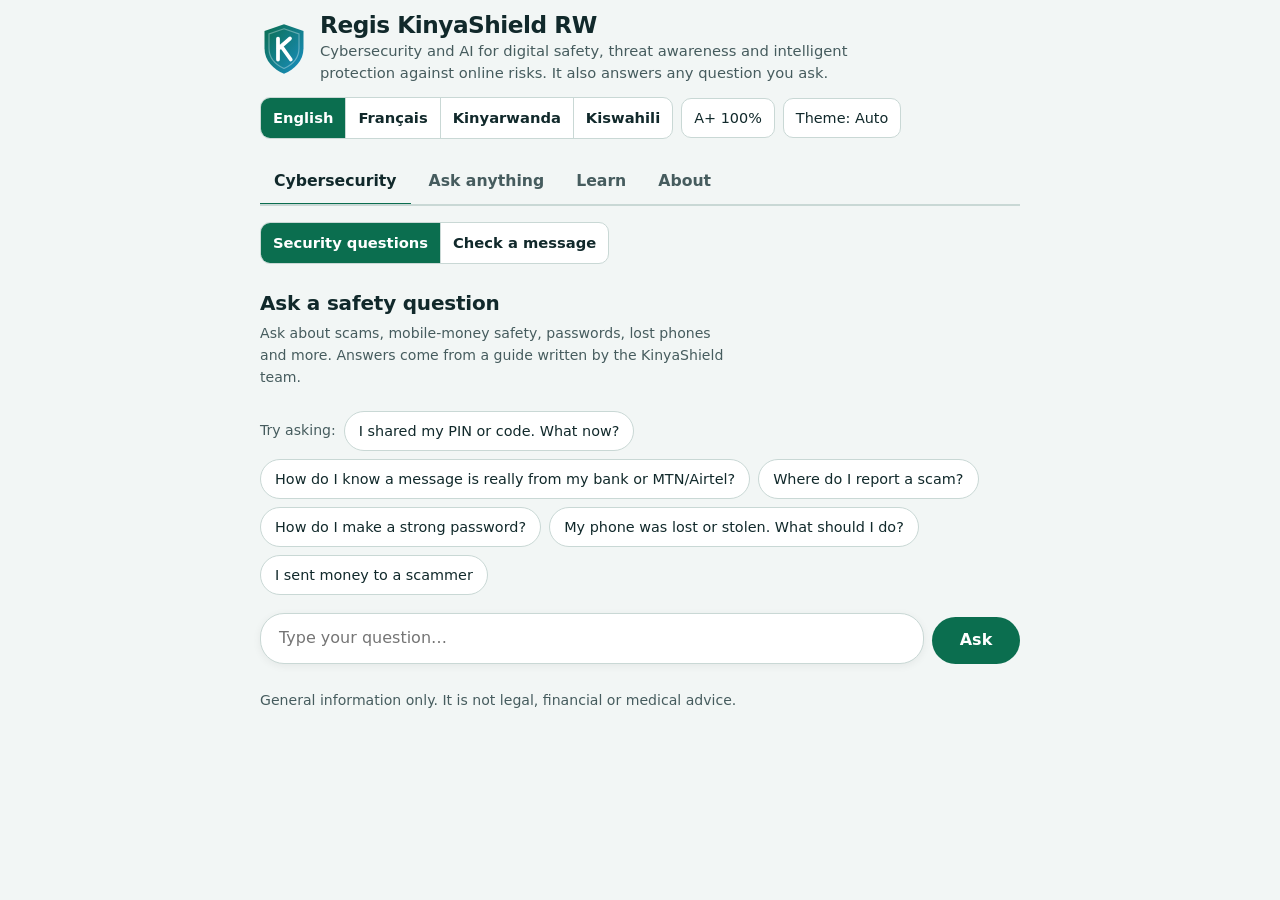
==== commit ac87f410: "Sync MVP: Ask tab web app, 4-language guide, tests, docs, deploy notes Co-Authored-By: Claude Sonnet" ====
--- a/kinyashield_1/kinyashield/web/index.html
+++ b/kinyashield_1/kinyashield/web/index.html
@@ -4,8 +4,8 @@
 <meta charset="utf-8">
 <meta name="viewport" content="width=device-width, initial-scale=1">
 <meta http-equiv="Content-Security-Policy" content="default-src 'none'; style-src 'unsafe-inline'; script-src 'unsafe-inline'; img-src data:; base-uri 'none'; form-action 'none'">
-<meta name="description" content="Paste a suspicious message and see, in English, French, Kinyarwanda or Kiswahili, which words are risky and what to do next.">
-<title>KinyaShield RW</title>
+<meta name="description" content="Cybersecurity and AI for digital safety, plus answers to any question, in English, French, Kinyarwanda and Kiswahili.">
+<title>Regis KinyaShield RW</title>
 </head>
 <body>
 <style>
@@ -92,12 +92,55 @@
 @media (max-width:520px){.verdict{flex-direction:column;align-items:flex-start}.tools{width:100%}.seg{width:100%}.seg button{flex:1;padding-inline:6px}}
 @media (prefers-reduced-motion:no-preference){.verdict,.card{animation:rise .22s ease-out}@keyframes rise{from{transform:translateY(4px)}to{transform:none}}}
 
+/* ---- Ask tab: chat layout ---- */
+.sr{position:absolute;width:1px;height:1px;overflow:hidden;clip:rect(0 0 0 0);white-space:nowrap}
+#p-ask{display:flex;flex-direction:column;gap:12px}
+.askhead{display:flex;flex-wrap:wrap;gap:10px 16px;justify-content:space-between;align-items:flex-start}
+.askhead h2{margin:0;font-size:1.25rem;letter-spacing:-.01em}
+.askhead p{margin:4px 0 0;max-width:52ch}
+.chat{display:flex;flex-direction:column;gap:12px}
+.msgrow{display:flex;flex-direction:column;gap:4px;max-width:100%}
+.msgrow.me{align-items:flex-end}
+.who{font-size:.76rem;font-weight:700;letter-spacing:.04em;text-transform:uppercase;color:var(--ink-2);padding-inline:6px}
+.bub{border-radius:16px;padding:12px 16px;min-width:0;max-width:min(100%,40rem);overflow-wrap:anywhere;line-height:1.6}
+.bub.me{background:var(--brand);color:var(--on-brand);border-bottom-right-radius:5px;white-space:pre-wrap}
+.bub.bot{background:var(--surface);border:1px solid var(--line);border-bottom-left-radius:5px;box-shadow:0 1px 2px rgba(0,0,0,.05)}
+.bub.ai{white-space:pre-wrap;border-left:4px solid var(--brand-2)}
+.bub h4{margin:0 0 6px;font-size:1.05rem}
+.bub h5{margin:12px 0 6px;font-size:.78rem;letter-spacing:.05em;text-transform:uppercase;color:var(--ink-2)}
+.bub p{margin:6px 0}
+.bub .srcline{font-size:.8rem;color:var(--ink-2);border-top:1px dashed var(--line);padding-top:8px;margin-top:12px}
+.bub .btn{margin-top:8px}
+.sugg{display:flex;flex-wrap:wrap;gap:8px;align-items:center;margin-top:10px}
+.sugg .chip{text-align:left;max-width:100%;border-radius:999px;padding:8px 14px;min-height:40px;line-height:1.3}
+.sugg .chip:hover{border-color:var(--brand)}
+#p-ask>.sugg{margin-top:0}
+.composer{display:flex;gap:8px;align-items:flex-end;position:sticky;bottom:max(8px,env(safe-area-inset-bottom,0px));background:var(--bg);padding-top:6px}
+.composer textarea{min-height:3rem;max-height:10rem;border-radius:24px;padding:12px 18px;flex:1;resize:none;box-shadow:0 2px 8px rgba(0,0,0,.06)}
+.composer .btn{flex:0 0 auto;min-width:5.5rem;border-radius:24px}
+.composer .btn.primary{flex:0 0 auto}
+.composer .btn[hidden]{display:none}
+.chat:empty{display:none}
+.top{padding-bottom:4px}
+.tabs button{font-size:.98rem}
+@media (max-width:520px){.composer .btn{min-width:4.5rem;padding-inline:14px}.bub{max-width:100%}}
+
+/* ---- Two-part layout: Cybersecurity | Ask anything ---- */
+.tabs{overflow-x:auto;scrollbar-width:thin}
+.tabs button{white-space:nowrap}
+.subseg{align-self:flex-start;margin-bottom:12px}
+.subpanel[hidden]{display:none}
+.subpanel{display:flex;flex-direction:column;gap:12px}
+#p-cyber,#p-gen{display:flex;flex-direction:column;gap:12px}
+#p-gen[hidden],#p-cyber[hidden]{display:none}
+.brand p{max-width:60ch}
+
 </style>
 <div class="wrap">
   <header class="top">
     <div class="brand">
-      <svg viewBox="0 0 64 72" width="48" height="54" role="img" aria-label="KinyaShield"><defs><linearGradient id="ksg" x1="0" y1="0" x2="1" y2="1"><stop offset="0" stop-color="#0b6e4f"/><stop offset="1" stop-color="#1a8fc4"/></linearGradient></defs><path d="M32 3 L58 12 V35 C58 52 46 63 32 69 C18 63 6 52 6 35 V12 Z" fill="url(#ksg)"/><path d="M32 9 L52 16 V35 C52 48 43 57 32 62 C21 57 12 48 12 35 V16 Z" fill="none" stroke="#fff" stroke-opacity=".35" stroke-width="1.5"/><path d="M24 22 V50 M24 36 L40 22 M28.5 32.5 L41 50" stroke="#fff" stroke-width="5" stroke-linecap="round" stroke-linejoin="round" fill="none"/></svg>
-      <div><h1>KinyaShield RW</h1><p id="tagline"></p></div>
+      <svg viewBox="0 0 64 72" width="48" height="54" role="img" aria-label="Regis KinyaShield RW"><defs><linearGradient id="ksg" x1="0" y1="0" x2="1" y2="1"><stop offset="0" stop-color="#0b6e4f"/><stop offset="1" stop-color="#1a8fc4"/></linearGradient></defs><path d="M32 3 L58 12 V35 C58 52 46 63 32 69 C18 63 6 52 6 35 V12 Z" fill="url(#ksg)"/><path d="M32 9 L52 16 V35 C52 48 43 57 32 62 C21 57 12 48 12 35 V16 Z" fill="none" stroke="#fff" stroke-opacity=".35" stroke-width="1.5"/><path d="M24 22 V50 M24 36 L40 22 M28.5 32.5 L41 50" stroke="#fff" stroke-width="5" stroke-linecap="round" stroke-linejoin="round" fill="none"/></svg>
+      <div><h1>Regis KinyaShield RW</h1><p id="tagline"></p></div>
     </div>
     <div class="tools">
       <div class="seg" id="langseg" role="group" aria-label="Language"></div>
@@ -109,12 +152,28 @@
   <div class="note" id="draftNote" hidden></div>
 
   <div class="tabs" role="tablist" id="tabs">
-    <button role="tab" id="tab-check" aria-controls="p-check" aria-selected="true" type="button"></button>
+    <button role="tab" id="tab-cyber" aria-controls="p-cyber" aria-selected="true" type="button"></button>
+    <button role="tab" id="tab-gen" aria-controls="p-gen" aria-selected="false" type="button"></button>
     <button role="tab" id="tab-learn" aria-controls="p-learn" aria-selected="false" type="button"></button>
     <button role="tab" id="tab-about" aria-controls="p-about" aria-selected="false" type="button"></button>
   </div>
 
-  <section class="panel" id="p-check" role="tabpanel" aria-labelledby="tab-check">
+  <section class="panel" id="p-cyber" role="tabpanel" aria-labelledby="tab-cyber">
+    <div class="seg subseg" id="subseg" role="group"></div>
+    <div id="sub-ask" class="subpanel">
+    <div class="askhead"><div><h2 id="secTitle"></h2><p class="small" id="secWelcome"></p></div></div>
+    <div class="chat" id="secChat" aria-live="polite"></div>
+    <div class="sugg" id="secSugg"></div>
+    <form class="composer" id="secForm">
+      <label class="sr" for="secIn" id="secLbl"></label>
+      <textarea id="secIn" rows="1" autocomplete="off" enterkeyhint="send"></textarea>
+      <button class="btn primary" id="secSend" type="submit"></button>
+      <button class="btn ghost" id="secStop" type="button" hidden></button>
+    </form>
+    <p class="small" id="secNote"></p>
+    <button class="chip" id="secNew" type="button" hidden></button>
+    </div>
+    <div id="sub-check" class="subpanel" hidden>
     <div style="display:flex;flex-direction:column;gap:12px">
       <div>
         <label class="lbl" for="msg" id="pasteLbl"></label>
@@ -128,13 +187,28 @@
       </div>
       <div id="result" aria-live="polite"></div>
     </div>
+    </div>
+  </section>
+
+  <section class="panel" id="p-gen" role="tabpanel" aria-labelledby="tab-gen" hidden>
+    <div class="askhead"><div><h2 id="genTitle"></h2><p class="small" id="genWelcome"></p></div></div>
+    <div class="chat" id="genChat" aria-live="polite"></div>
+    <div class="sugg" id="genSugg"></div>
+    <form class="composer" id="genForm">
+      <label class="sr" for="genIn" id="genLbl"></label>
+      <textarea id="genIn" rows="1" autocomplete="off" enterkeyhint="send"></textarea>
+      <button class="btn primary" id="genSend" type="submit"></button>
+      <button class="btn ghost" id="genStop" type="button" hidden></button>
+    </form>
+    <p class="small" id="genNote"></p>
+    <button class="chip" id="genNew" type="button" hidden></button>
   </section>
 
   <section class="panel" id="p-learn" role="tabpanel" aria-labelledby="tab-learn" hidden></section>
   <section class="panel" id="p-about" role="tabpanel" aria-labelledby="tab-about" hidden></section>
 </div>
 
-<script id="ks-data" type="application/json">{"rules":[{"id":"credential_request","severity":"high","suppress_if_protective":true,"title":{"en":"Asks for a PIN, password or code","fr":"Demande un code PIN, un mot de passe ou un code","rw":"Irasaba PIN, ijambo ry'ibanga cyangwa kode","sw":"Inaomba PIN, nenosiri au msimbo"},"why":{"en":"Genuine banks, mobile-money companies and officials do not ask you to send or read out a PIN, password or one-time code.","fr":"Les vraies banques, opérateurs de mobile money et autorités ne vous demandent jamais d'envoyer ou de lire à voix haute un code PIN, un mot de passe ou un code à usage unique.","rw":"Banki, ibigo bya mobile money n'abayobozi nyakuri ntibasaba kohereza cyangwa kuvuga PIN, ijambo ry'ibanga cyangwa kode y'inyongera.","sw":"Benki, kampuni za pesa kwa simu na maafisa halali hawakuombi kutuma wala kusoma kwa sauti PIN, nenosiri au msimbo wa mara moja."},"advice":{"en":"Do not send or read out the code. Contact the organisation using a number from its official website or your card.","fr":"N'envoyez pas le code et ne le lisez pas. Contactez l'organisme avec un numéro tiré de son site officiel ou de votre carte.","rw":"Ntukohereze cyangwa ngo uvuge iyo kode. Hamagara ikigo ukoresheje nimero iri ku rubuga rwacyo rwemewe cyangwa ku ikarita yawe.","sw":"Usitume wala usisome msimbo huo. Wasiliana na taasisi kwa kutumia namba iliyo kwenye tovuti yake rasmi au kwenye kadi yako."},"patterns":{"en":["\\b(?:send|share|give|tell|provide|reply with|forward|confirm|enter|read out)\\b[^.!?\\n]{0,40}?\\b(?:pin|password|passcode|otp|cvv|verification code|one[- ]time (?:code|password)|secret code|secret number|secret pin|\\d+[- ]?digit (?:code|pin)|code (?:we|i|that we) (?:just )?(?:sent|texted))\\b"],"fr":["\\b(?:envoyez?|envoyer|donnez?|donner|communiquez?|communiquer|partagez?|partager|fournissez?|fournir|transmettez?|transmettre|confirmez?|confirmer|saisissez?|saisir|lisez|dites(?:-moi)?|repondez avec)\\b[^.!?\\n]{0,40}?\\b(?:pin|code pin|mot de passe|code secret|code de verification|code otp|otp|cvv|code confidentiel|code a \\d+ chiffres|code recu par sms)\\b"],"rw":["\\b(?:ohereza|mpa|mpe|tanga|mbwira|tuma)\\b[^.!?\\n]{0,40}?\\b(?:pin|umubare w'ibanga|ijambo ry'ibanga|kode|code|otp|password)\\b"],"sw":["\\b(?:tuma|nitumie|toa|nipe|nipatie|nitajie|thibitisha|weka|ingiza|jibu na|shiriki|mpe|mwambie)\\b[^.!?\\n]{0,40}?\\b(?:pin|nambari ya siri|namba ya siri|nenosiri|neno la siri|msimbo|msimbo wa tarakimu \\d+|kodi|code|otp|cvv)\\b"]}},{"id":"advance_fee","severity":"high","suppress_if_protective":true,"title":{"en":"Asks you to pay first to receive something","fr":"Demande de payer d'abord pour recevoir quelque chose","rw":"Irasaba kubanza kwishyura kugira ngo ubone ikintu","sw":"Inakuomba ulipe kwanza ili upokee kitu"},"why":{"en":"Scams often ask for a small 'fee' before a prize, loan, parcel or scholarship is released. The reward never arrives.","fr":"Les arnaques demandent souvent de petits « frais » avant de débloquer un gain, un prêt, un colis ou une bourse. Rien n'arrive jamais.","rw":"Abatekamutwe bakunze gusaba 'amafaranga make' mbere yo kukugezaho igihembo, inguzanyo, ipaki cyangwa buruse. Igihembo ntikiza.","sw":"Matapeli mara nyingi huomba 'ada ndogo' kabla ya kutoa zawadi, mkopo, kifurushi au ufadhili. Hakuna kinachofika."},"advice":{"en":"Do not pay. Check with the organisation directly, using contact details you find yourself.","fr":"Ne payez pas. Vérifiez auprès de l'organisme avec des coordonnées que vous trouvez vous-même.","rw":"Ntukishyure. Baza ikigo ubwacyo ukoresheje amakuru wibonera ubwawe.","sw":"Usilipe. Thibitisha moja kwa moja na taasisi ukitumia mawasiliano unayoyapata mwenyewe."},"patterns":{"en":["\\b(?:pay|send|deposit|transfer)\\b[^.!?\\n]{0,40}?\\b(?:fee|fees|charge|charges|tax|registration|processing|clearance|shipping|delivery)\\b[^.!?\\n]{0,60}?\\b(?:to (?:receive|claim|release|get|unlock|activate|collect)|before (?:you )?(?:receive|collect|claim)|in order to)\\b","\\bto (?:receive|claim|release|collect|unlock)\\b[^.!?\\n]{0,40}\\b(?:prize|scholarship|loan|parcel|package|reward|gift|funds)\\b[^.!?\\n]{0,50}\\b(?:pay|send|deposit)\\b[^.!?\\n]{0,30}\\b(?:fee|fees|rwf|frw)\\b"],"fr":["\\b(?:payez?|payer|versez?|verser|envoyez?|envoyer|deposez?|transferez?)\\b[^.!?\\n]{0,40}?\\b(?:frais|taxe|taxes|droits?|commission|caution)\\b[^.!?\\n]{0,60}?\\b(?:pour (?:recevoir|obtenir|debloquer|reclamer|retirer|toucher|activer)|avant de (?:recevoir|retirer|toucher))\\b","\\bpour (?:recevoir|reclamer|debloquer|retirer|toucher|obtenir)\\b[^.!?\\n]{0,40}\\b(?:prix|gain|gains|bourse|pret|colis|cadeau|fonds|lot)\\b[^.!?\\n]{0,50}\\b(?:payez?|envoyez?|versez?)\\b[^.!?\\n]{0,30}\\b(?:frais|rwf|frw|fcfa|usd)\\b"],"rw":["\\b(?:ishyura|kwishyura|ohereza|tanga)\\b[^.!?\\n]{0,50}?\\b(?:amafaranga|frw|rwf|ubwishyu|frais)\\b[^.!?\\n]{0,60}?\\b(?:kugira ngo|kugirango|mbere yo)\\b"],"sw":["\\b(?:lipa|tuma|weka|toa)\\b[^.!?\\n]{0,50}?\\b(?:ada|ushuru|gharama|malipo|tsh|rwf|frw|kes)\\b[^.!?\\n]{0,60}?\\b(?:ili (?:u(?:i|ya|zi|li)?(?:pate|pokee)|kupokea|kupata|kutoa|kuchukua)|kabla ya kupokea)\\b","\\bili (?:upokee|upate|kupokea|kupata|uchukue)\\b[^.!?\\n]{0,40}\\b(?:zawadi|tuzo|mkopo|ufadhili|kifurushi|fedha|pesa)\\b[^.!?\\n]{0,50}\\b(?:lipa|tuma)\\b[^.!?\\n]{0,30}\\b(?:ada|ushuru|tsh|rwf|frw|kes)\\b"]}},{"id":"remote_access","severity":"high","suppress_if_protective":true,"title":{"en":"Asks you to install remote-control software","fr":"Demande d'installer un logiciel de contrôle à distance","rw":"Irasaba gushyira kuri telefoni porogaramu yo kuyigenzura kure","sw":"Inakuomba usakinishe programu ya kudhibiti simu kwa mbali"},"why":{"en":"Remote-access apps let someone see and control your phone or bank app.","fr":"Ces applications permettent à quelqu'un de voir et de contrôler votre téléphone ou votre appli bancaire.","rw":"Porogaramu zo kugenzura kure zituma undi muntu abona kandi agakoresha telefoni yawe cyangwa porogaramu ya banki.","sw":"Programu hizi humruhusu mtu kuona na kudhibiti simu au programu yako ya benki."},"advice":{"en":"Do not install it. End the conversation and contact your bank through its official channel.","fr":"Ne l'installez pas. Coupez la conversation et contactez votre banque par son canal officiel.","rw":"Ntuyishyire kuri telefoni. Hagarika ikiganiro maze uvugane na banki yawe unyuze mu nzira yemewe.","sw":"Usiisakinishe. Maliza mazungumzo na uwasiliane na benki yako kupitia njia rasmi."},"patterns":{"en":["\\b(?:install|download)\\b[^.!?\\n]{0,30}\\b(?:anydesk|teamviewer|quicksupport|remote (?:access|support|control) (?:app|software))\\b"],"fr":["\\b(?:installez?|installer|telechargez?|telecharger)\\b[^.!?\\n]{0,30}\\b(?:anydesk|teamviewer|quicksupport|application de (?:controle|prise en main|assistance) a distance|logiciel de controle a distance)\\b"],"rw":[],"sw":["\\b(?:sakinisha|pakua|install)\\b[^.!?\\n]{0,30}\\b(?:anydesk|teamviewer|quicksupport|programu ya kudhibiti simu)\\b"]}},{"id":"mistaken_transfer","severity":"medium","suppress_if_protective":false,"title":{"en":"Says money was sent by mistake and asks for it back","fr":"Dit avoir envoyé de l'argent par erreur et le réclame","rw":"Ivuga ko amafaranga yoherejwe kubw'impanuka kandi irayasaba","sw":"Inasema pesa zilitumwa kimakosa na inazidai"},"why":{"en":"A common trick: a fake or reversed payment, then a request to 'return' the money.","fr":"Astuce courante : un faux paiement ou un paiement annulé, puis une demande de « rendre » l'argent.","rw":"Uburiganya buzwi: bohereza amafaranga y'ibinyoma, hanyuma bagusaba 'kuyasubiza'.","sw":"Mbinu ya kawaida: malipo bandia au yaliyorudishwa, kisha ombi la 'kurudisha' pesa."},"advice":{"en":"Check your own balance in your official app or at an agent. Do not send money back until you have confirmed it really arrived.","fr":"Vérifiez votre solde dans l'appli officielle ou chez un agent. Ne renvoyez rien avant d'avoir confirmé que l'argent est vraiment arrivé.","rw":"Reba amafaranga ufite muri porogaramu yemewe cyangwa ku mukozi. Ntusubize amafaranga utarabyemeza ko yaje koko.","sw":"Angalia salio lako kwenye programu rasmi au kwa wakala. Usirudishe pesa hadi uthibitishe kuwa zimefika kweli."},"patterns":{"en":["\\b(?:sent|transferred|deposited)\\b[^.!?\\n]{0,30}\\b(?:money|funds|amount|rwf|frw|\\d[\\d,. ]*\\s?(?:rwf|frw))\\b[^.!?\\n]{0,40}\\b(?:by mistake|mistakenly|accidentally|wrong number|in error)\\b","\\b(?:by mistake|mistakenly|accidentally|wrong number)\\b[^.!?\\n]{0,60}\\b(?:send back|return|refund)\\b[^.!?\\n]{0,30}\\b(?:money|funds|amount|rwf|frw)\\b","\\b(?:send back|return)\\b[^.!?\\n]{0,15}\\b(?:my|the)\\b[^.!?\\n]{0,15}\\b(?:money|funds|amount|cash)\\b"],"fr":["\\b(?:envoye|envoyer|transfere|transferer|depose|deposer|verse|verser|vire|virer)\\b[^.!?\\n]{0,30}\\b(?:argent|fonds|montant|somme|rwf|frw|fcfa|\\d[\\d,. ]*\\s?(?:rwf|frw|fcfa))\\b[^.!?\\n]{0,40}\\b(?:par erreur|par megarde|a tort|mauvais numero)\\b","\\b(?:par erreur|mauvais numero)\\b[^.!?\\n]{0,60}\\b(?:renvoyez|rembours\\w*|retournez|rendez)\\b[^.!?\\n]{0,30}\\b(?:argent|fonds|montant|somme)\\b","\\b(?:renvoyez|rendez|retournez)(?:-moi)?\\s+(?:mon\\s+|l')?(?:argent|fonds|montant)\\b"],"rw":["\\b(?:nakohereje|nohereje|bakohereje)\\b[^.!?\\n]{0,50}\\b(?:kubw'impanuka|kwibeshya|nabi)\\b","\\b(?:nsubiza|subiza)\\b[^.!?\\n]{0,20}\\bamafaranga\\b"],"sw":["\\b(?:nimekutumia|nimetuma|nilituma)\\b[^.!?\\n]{0,30}\\b(?:pesa|fedha|kiasi|tsh|rwf|frw|kes|\\d[\\d,\\.]*\\s?(?:tsh|rwf|frw|kes))\\b[^.!?\\n]{0,40}\\b(?:kimakosa|kwa makosa|namba mbaya)\\b","\\b(?:nirudishie|rudisha)\\b[^.!?\\n]{0,20}\\b(?:pesa|fedha)\\b"]}},{"id":"prize_claim","severity":"medium","suppress_if_protective":false,"unless":["\\b(?:first|second|third|1st|2nd|3rd) (?:prize|place)\\b","\\b(?:premier|deuxieme|troisieme) (?:prix|place)\\b","\\bnafasi ya (?:kwanza|pili|tatu)\\b","\\bumwanya wa (?:mbere|kabiri|gatatu)\\b","\\b(?:science fair|concours de sciences|maonyesho ya sayansi|irushanwa)\\b"],"keep_if":["\\d[\\d,. ]*\\s?(?:rwf|frw|fcfa|tsh|kes|ugx|usd|eur)\\b","https?://","\\b(?:claim|collect|reply|click|pay|payez|cliquez|reclamer|lipa|bofya|ishyura|kanda)\\b"],"title":{"en":"Says you won or were selected for a prize","fr":"Annonce que vous avez gagné ou été sélectionné","rw":"Ivuga ko watsinze cyangwa watoranyijwe guhabwa igihembo","sw":"Inasema umeshinda au umechaguliwa kupata zawadi"},"why":{"en":"Unexpected prize messages are among the most common scams. You cannot win a draw you never entered.","fr":"Les messages de gain inattendus figurent parmi les arnaques les plus courantes. On ne peut pas gagner un tirage auquel on n'a pas participé.","rw":"Ubutumwa buvuga ko watsindiye igihembo utazi ni bumwe mu buriganya busanzwe. Ntushobora gutsinda tombola utigeze ugiramo uruhare.","sw":"Ujumbe wa zawadi usiotarajiwa ni miongoni mwa utapeli unaojulikana zaidi. Huwezi kushinda droo ambayo hukushiriki."},"advice":{"en":"Ignore it unless you know you entered. Never pay or share personal details to 'claim' a prize.","fr":"Ignorez-le sauf si vous savez avoir participé. Ne payez jamais et ne donnez aucune information personnelle pour « réclamer » un gain.","rw":"Ntibugire icyo bukubwira keretse ubizi ko wagiye muri iyo tombola. Ntukishyure cyangwa ngo utange amakuru bwite 'kugira ngo uhabwe' igihembo.","sw":"Usiujali isipokuwa unajua ulishiriki. Usilipe wala kutoa taarifa binafsi ili 'kudai' zawadi."},"patterns":{"en":["\\b(?:you(?:'ve| have)? won|you were selected|you have been selected|selected to receive|lucky (?:draw|winner)|winner!)\\b"],"fr":["\\b(?:vous avez gagne|vous etes (?:le |la )?(?:gagnant|gagnante|selectionne|selectionnee|choisi|choisie)|gagnant du tirage|tirage au sort)\\b"],"rw":["\\b(?:watsindiye|mwatsindiye|wegukanye|mwegukanye|watoranyijwe|mwatoranyijwe)\\b"],"sw":["\\b(?:umeshinda|umechaguliwa kupokea|umechaguliwa kupata|umechaguliwa kuwa mshindi|mshindi wa bahati nasibu|droo ya bahati nasibu)\\b"]}},{"id":"account_threat","severity":"medium","suppress_if_protective":true,"title":{"en":"Threatens to block or close your account or SIM","fr":"Menace de bloquer ou fermer votre compte ou SIM","rw":"Iragutera ubwoba ko konti cyangwa SIM yawe izafungwa","sw":"Inatishia kufunga au kuzuia akaunti au laini yako"},"why":{"en":"Fear of losing access is used to rush people into clicking or sharing details.","fr":"La peur de perdre l'accès sert à vous pousser à cliquer ou à donner vos informations.","rw":"Ubwoba bwo gutakaza konti bukoreshwa kugira ngo abantu bihute gukanda cyangwa gutanga amakuru.","sw":"Hofu ya kupoteza huduma hutumiwa kukusukuma ubonyeze viungo au utoe taarifa."},"advice":{"en":"Do not follow links in the message. Open your official app or visit the provider yourself to check.","fr":"Ne suivez pas les liens du message. Ouvrez votre appli officielle ou rendez-vous chez l'opérateur pour vérifier.","rw":"Ntukande amahuza ari mu butumwa. Fungura porogaramu yemewe cyangwa ujye ku kigo ubwawe urebe.","sw":"Usifuate viungo vilivyomo kwenye ujumbe. Fungua programu rasmi au tembelea mtoa huduma mwenyewe ukague."},"patterns":{"en":["\\b(?:account|sim|line|card|wallet)\\b[^.!?\\n]{0,40}\\b(?:will be|has been|is being|been|was)\\s+(?:suspended|blocked|closed|deactivated|locked|terminated)\\b"],"fr":["\\b(?:compte|carte|sim|ligne|portefeuille)\\b[^.!?\\n]{0,40}\\b(?:sera|a ete|est|va etre|sont)\\s+(?:suspendu|bloque|ferme|desactive|verrouille|resilie)(?:e|s|es)?\\b"],"rw":["\\b(?:konti|sim|karita)\\b[^.!?\\n]{0,40}\\b(?:izafungwa|yafunzwe|ifunzwe|izahagarikwa|yahagaritswe|izasibwa)\\b"],"sw":["\\b(?:akaunti|laini|kadi|sim)\\b[^.!?\\n]{0,40}\\b(?:itafungwa|imefungwa|itazuiwa|imezuiwa|itasimamishwa|imesimamishwa|itafutwa|imefutwa)\\b"]}},{"id":"account_verification_request","severity":"medium","suppress_if_protective":true,"title":{"en":"Asks you to verify or update account details","fr":"Demande de vérifier ou mettre à jour les informations du compte","rw":"Irasaba kwemeza cyangwa kuvugurura amakuru ya konti","sw":"Inakuomba uthibitishe au usasishe taarifa za akaunti"},"why":{"en":"'Verify your account' messages are often used to collect your login or ID details.","fr":"Les messages « vérifiez votre compte » servent souvent à récupérer vos identifiants ou vos données d'identité.","rw":"Ubutumwa busaba 'kwemeza konti' bukunze gukoreshwa mu gukusanya amakuru yo kwinjira cyangwa indangamuntu.","sw":"Ujumbe wa 'thibitisha akaunti yako' mara nyingi hutumika kukusanya taarifa za kuingia au utambulisho."},"advice":{"en":"Do not use links or numbers from the message. Go to the official website or branch yourself.","fr":"N'utilisez ni liens ni numéros du message. Allez vous-même sur le site officiel ou en agence.","rw":"Ntukoreshe amahuza cyangwa nimero ziri mu butumwa. Jya ku rubuga rwemewe cyangwa ku biro ubwawe.","sw":"Usitumie viungo au namba zilizo kwenye ujumbe. Nenda mwenyewe kwenye tovuti rasmi au tawi."},"patterns":{"en":["\\b(?:verify|update|confirm|reactivate|re-?register)\\b[^.!?\\n]{0,25}\\b(?:your )?(?:account|sim(?: card)?|kyc|identity|bank details|national id|id number|nida)\\b"],"fr":["\\b(?:verifiez?|verifier|mettez a jour|mettre a jour|confirmez?|confirmer|reactivez?|actualisez?)\\b[^.!?\\n]{0,25}\\b(?:votre |vos )?(?:compte|sim|kyc|identite|coordonnees bancaires|donnees bancaires|numero d'identite|carte d'identite|nida)\\b"],"rw":["\\b(?:w?emeze|emeza|vugurura|uvugurure)\\b[^.!?\\n]{0,25}\\b(?:konti|sim|nomero|amakuru yawe)\\b"],"sw":["\\b(?:ku)?(?:thibitisha|sasisha|hakiki)\\b[^.!?\\n]{0,25}\\b(?:akaunti|laini|taarifa zako|taarifa za benki|namba yako|kitambulisho)\\b"]}},{"id":"risky_link","severity":"medium","suppress_if_protective":false,"title":{"en":"Contains a link that hides or disguises its destination","fr":"Contient un lien qui masque sa destination","rw":"Ifite ihuza ritagaragaza aho rijya","sw":"Ina kiungo kinachoficha kinakoelekea"},"why":{"en":"Shortened links, raw IP addresses and unusual web endings are often used to hide a fake site.","fr":"Les liens raccourcis, les adresses IP brutes et les extensions inhabituelles servent souvent à cacher un faux site.","rw":"Amahuza magufi, aderesi z'imibare n'iherezo ridasanzwe ry'urubuga bikunze gukoreshwa mu guhisha urubuga rw'uburiganya.","sw":"Viungo vifupi, anwani za IP na miisho isiyo ya kawaida hutumiwa mara nyingi kuficha tovuti bandia."},"advice":{"en":"Do not open it. Type the organisation's official address yourself.","fr":"Ne l'ouvrez pas. Tapez vous-même l'adresse officielle de l'organisme.","rw":"Ntuyifungure. Andika ubwawe aderesi yemewe y'ikigo.","sw":"Usikifungue. Andika mwenyewe anwani rasmi ya taasisi."},"patterns":{"any":["\\b(?:bit\\.ly|tinyurl\\.com|t\\.co|is\\.gd|cutt\\.ly|rb\\.gy|shorturl\\.at)/\\S+","https?://\\d{1,3}(?:\\.\\d{1,3}){3}\\S*","https?://[^\\s/]+\\.(?:xyz|top|click|tk|icu|buzz|gq|cf)\\b\\S*"]}},{"id":"too_good_offer","severity":"medium","suppress_if_protective":true,"title":{"en":"Promises unrealistic money","fr":"Promet de l'argent irréaliste","rw":"Isezeranya amafaranga adashoboka","sw":"Inaahidi pesa zisizo halisi"},"why":{"en":"Guaranteed or very fast returns are a classic sign of an investment scam.","fr":"Des gains garantis ou très rapides sont un signe classique d'arnaque à l'investissement.","rw":"Inyungu zemewe cyangwa zihuta cyane ni ikimenyetso gisanzwe cy'uburiganya mu ishoramari.","sw":"Faida ya uhakika au ya haraka sana ni dalili ya kawaida ya utapeli wa uwekezaji."},"advice":{"en":"Do not invest. Check whether the company is registered with the proper authority.","fr":"N'investissez pas. Vérifiez que la société est enregistrée auprès de l'autorité compétente.","rw":"Ntugashore. Reba niba ikigo cyanditse mu rwego rubifitiye ububasha.","sw":"Usiwekeze. Hakiki kama kampuni imesajiliwa na mamlaka husika."},"patterns":{"en":["\\b(?:double your money|guaranteed returns?|easy money)\\b","\\bearn\\b[^.!?\\n]{0,25}\\b(?:daily|per day|every day|weekly)\\b"],"fr":["\\b(?:doublez votre argent|rendements? garantis?|argent facile|gains? garantis?)\\b","\\bgagnez\\b[^.!?\\n]{0,25}\\b(?:par jour|chaque jour|quotidien\\w*|par semaine)\\b"],"rw":[],"sw":["\\b(?:mara mbili ya pesa yako|faida ya uhakika|pesa rahisi)\\b","\\b(?:pata|chuma)\\b[^.!?\\n]{0,25}\\b(?:tsh|rwf|frw|kes|pesa|shilingi)\\b[^.!?\\n]{0,15}\\b(?:kila siku|kwa siku|kila wiki)\\b"]}},{"id":"upfront_payment_offer","severity":"high","suppress_if_protective":false,"title":{"en":"Asks for a payment up front for an offer (job, loan)","fr":"Demande un paiement d'avance pour une offre (emploi, prêt)","rw":"Irasaba kwishyura mbere ku mirimo cyangwa inguzanyo","sw":"Inaomba malipo ya awali kwa ofa (kazi, mkopo)"},"why":{"en":"A real employer or lender does not ask for insurance, visa or processing money before paying you or starting work.","fr":"Un vrai employeur ou prêteur ne demande pas d'argent pour l'assurance, le visa ou le dossier avant de vous payer ou de commencer.","rw":"Umukoresha cyangwa umuguzanyi nyawe ntasaba amafaranga y'ubwishingizi, viza cyangwa ay'ibyangombwa mbere yo kuguha amafaranga cyangwa akazi.","sw":"Mwajiri au mkopeshaji halali haombi pesa za bima, viza au usindikaji kabla ya kukulipa au kuanza kazi."},"advice":{"en":"Do not pay anything up front. Check the offer with the organisation using contact details you find yourself.","fr":"Ne payez rien d'avance. Vérifiez l'offre auprès de l'organisme avec des coordonnées que vous trouvez vous-même.","rw":"Ntukishyure mbere. Baza ikigo ukoresheje amakuru wibonera ubwawe.","sw":"Usilipe chochote mapema. Hakiki ofa na taasisi kwa mawasiliano unayoyapata mwenyewe."},"groups":[{"en":["\\b(?:job offer|vacancy|we are hiring|recruiting|work abroad|you qualify|you are eligible|pre-?approved|loan offer)\\b"],"fr":["\\b(?:offre d'emploi|poste vacant|nous recrutons|travailler a l'etranger|vous etes eligible|vous etes preapprouve|offre de pret)\\b"],"rw":["\\b(?:amahirwe y'akazi|akazi hanze y'igihugu|wujuje ibisabwa|inguzanyo wemerewe)\\b"],"sw":["\\b(?:nafasi ya kazi|ofa ya kazi|tunaajiri|kazi nje ya nchi|umeidhinishwa mkopo|ofa ya mkopo)\\b"]},{"en":["\\b(?:deposit|pay|send)\\b[^.!?\\n]{0,30}\\b(?:\\d[\\d,. ]*\\s?(?:rwf|frw|usd|ksh|tsh|eur)|(?:rwf|frw|usd|ksh|tsh|eur)\\s?\\d[\\d,. ]*)\\b[^.!?\\n]{0,40}\\b(?:insurance|processing|visa|clearance|activation|upfront|admin|first|before)\\b"],"fr":["\\b(?:versez|payez|envoyez|deposez)\\b[^.!?\\n]{0,30}\\b(?:\\d[\\d,. ]*\\s?(?:rwf|frw|fcfa|usd|eur)|(?:rwf|frw|fcfa|usd|eur)\\s?\\d[\\d,. ]*)\\b[^.!?\\n]{0,40}\\b(?:assurance|visa|dedouanement|activation|d'avance|avant)\\b"],"rw":["\\b(?:ohereza|ishyura|tanga)\\b[^.!?\\n]{0,30}\\b(?:\\d[\\d,. ]*\\s?(?:frw|rwf)|(?:frw|rwf)\\s?\\d[\\d,. ]*)\\b[^.!?\\n]{0,40}\\b(?:ubwishingizi|viza|frais|mbere)\\b"],"sw":["\\b(?:lipa|tuma|weka)\\b[^.!?\\n]{0,30}\\b(?:\\d[\\d,. ]*\\s?(?:tsh|kes|ugx|rwf|frw|usd)|(?:tsh|kes|ugx|rwf|frw|usd)\\s?\\d[\\d,. ]*)\\b[^.!?\\n]{0,40}\\b(?:bima|viza|usindikaji|mapema|kwanza|kabla)\\b"]}]},{"id":"family_emergency_money","severity":"medium","suppress_if_protective":false,"title":{"en":"Pretends to be a relative in trouble and asks for money","fr":"Se fait passer pour un proche en difficulté et demande de l'argent","rw":"Yiyita umuvandimwe ufite ikibazo igusaba amafaranga","sw":"Inajifanya kuwa ndugu mwenye shida na kuomba pesa"},"why":{"en":"Scammers claim to be a family member with a new number or an emergency so you send money before thinking.","fr":"Les escrocs prétendent être un proche avec un nouveau numéro ou une urgence pour que vous envoyiez de l'argent sans réfléchir.","rw":"Abatekamutwe biyita abavandimwe bafite nimero nshya cyangwa ikibazo kugira ngo wohereze amafaranga utabanje gutekereza.","sw":"Matapeli hudai kuwa ndugu mwenye namba mpya au dharura ili utume pesa kabla ya kufikiri."},"advice":{"en":"Call the person on their old number, or ask a question only they could answer, before sending anything.","fr":"Appelez la personne sur son ancien numéro, ou posez une question que seule elle connaît, avant d'envoyer quoi que ce soit.","rw":"Hamagara uwo muntu kuri nimero ye isanzwe, cyangwa umubaze ikibazo wenyine azi, mbere yo kohereza ikintu icyo ari cyo cyose.","sw":"Mpigie mtu huyo kwa namba yake ya zamani, au muulize swali ambalo yeye tu anajua, kabla ya kutuma chochote."},"groups":[{"en":["\\b(?:it is me|it's me|this is your (?:mum|mom|dad|son|daughter|brother|sister)|i changed my number|my new number|new number|lost my phone|my phone (?:is )?(?:broken|stolen|lost)|using (?:a )?friend's (?:number|phone)|i am stuck at|i'm stuck at|stranded)\\b"],"fr":["\\b(?:c'est moi|j'ai change de numero|nouveau numero|j'ai perdu mon telephone|mon telephone est (?:casse|perdu|vole)|j'utilise le numero d'un|je suis bloque)\\b"],"rw":["\\b(?:ndi mubyara wawe|ndi mama|ndi papa|ndi musaza wawe|ndi mushiki wawe|nahinduye nimero|nimero nshya|telefoni yanjye (?:yangiritse|yibwe)|nagize ikibazo|ndi mu kaga)\\b"],"sw":["\\b(?:ni mimi|nimebadilisha namba|namba mpya|nimepoteza simu|simu yangu (?:imeibiwa|imeharibika)|natumia namba ya rafiki|nimekwama)\\b"]},{"en":["\\b(?:send|give|lend|transfer)\\b[^.!?\\n]{0,20}\\b(?:me|us)\\b[^.!?\\n]{0,30}\\b(?:money|cash|airtime|\\d[\\d,. ]*\\s?(?:rwf|frw|usd))\\b","\\bi need\\b[^.!?\\n]{0,15}\\b(?:money|cash|airtime)\\b"],"fr":["\\b(?:envoie|envoyez|donne|donnez|prete|pretez)(?:-moi)?\\b[^.!?\\n]{0,25}\\b(?:argent|credit|\\d[\\d,. ]*\\s?(?:rwf|frw|fcfa|usd))\\b","\\bj'ai besoin d'argent\\b"],"rw":["\\b(?:ohereza|mpa|ndakeneye)\\b[^.!?\\n]{0,30}\\bamafaranga\\b"],"sw":["\\b(?:nitumie|tuma|nipe|nikopeshe)\\b[^.!?\\n]{0,25}\\b(?:pesa|fedha|hela|tsh|kes|ugx|rwf|frw)\\b","\\bnahitaji pesa\\b","\\bninahitaji pesa\\b"]}]},{"id":"offplatform_contact","severity":"medium","suppress_if_protective":false,"title":{"en":"Pushes you to continue a job offer on WhatsApp or Telegram","fr":"Vous pousse à poursuivre une offre d'emploi sur WhatsApp ou Telegram","rw":"Igukururira kuri WhatsApp cyangwa Telegram ku kazi","sw":"Inakuvuta kwenye WhatsApp au Telegram kwa ofa ya kazi"},"why":{"en":"Fake job offers quickly move the conversation to a private chat so nobody can check them.","fr":"Les fausses offres d'emploi déplacent vite la conversation vers une messagerie privée pour échapper aux vérifications.","rw":"Amatangazo y'akazi y'ibinyoma ahita yimura ikiganiro kuri messagerie yihariye kugira ngo hatagira ugenzura.","sw":"Ofa bandia za kazi huhamisha mazungumzo haraka kwenye gumzo la faragha ili kuepuka uhakiki."},"advice":{"en":"Check the company and the recruiter on official sources before replying.","fr":"Vérifiez l'entreprise et le recruteur sur des sources officielles avant de répondre.","rw":"Genzura ikigo n'uwakoresha mu nzira zemewe mbere yo gusubiza.","sw":"Hakiki kampuni na mwajiri kwa vyanzo rasmi kabla ya kujibu."},"groups":[{"en":["\\b(?:recruiter|hiring manager|vacancy|job offer|your cv|saw your cv|work from home)\\b"],"fr":["\\b(?:recruteur|offre d'emploi|votre cv|poste vacant|teletravail)\\b"],"rw":["\\b(?:umukoresha|cv yawe|amahirwe y'akazi|gusaba akazi)\\b"],"sw":["\\b(?:mwajiri|nafasi ya kazi|cv yako|kazi ya nyumbani)\\b"]},{"en":["\\b(?:contact|message|chat|text|reach|add)\\b[^.!?\\n]{0,30}\\b(?:whatsapp|telegram|signal)\\b"],"fr":["\\b(?:contactez|ecrivez|discutez|joignez|ajoutez)\\b[^.!?\\n]{0,30}\\b(?:whatsapp|telegram|signal)\\b"],"rw":["\\b(?:vugana|andikira|twandikire|hamagara|ongeraho)\\b[^.!?\\n]{0,30}\\b(?:whatsapp|telegram)\\b"],"sw":["\\b(?:wasiliana|andika|ongea|ongeza)\\b[^.!?\\n]{0,30}\\b(?:whatsapp|telegram)\\b"]}]},{"id":"gift_card_request","severity":"medium","suppress_if_protective":true,"title":{"en":"Asks you to buy gift cards or vouchers for someone","fr":"Vous demande d'acheter des cartes cadeaux ou des bons pour quelqu'un","rw":"Igusaba kugura amakarita y'impano cyangwa ama-vocha","sw":"Inakuomba ununue kadi za zawadi au vocha kwa ajili ya mtu"},"why":{"en":"Scammers pose as a boss or official and ask for gift-card codes because they are hard to trace or reverse.","fr":"Les escrocs se font passer pour un chef ou un officiel et demandent des codes de cartes cadeaux, difficiles à tracer ou à annuler.","rw":"Abatekamutwe biyita abayobozi bagusaba kode z'amakarita y'impano kuko bigoye kuzikurikirana cyangwa kuzisubiza.","sw":"Matapeli hujifanya kuwa mkuu wa kazi au afisa na kuomba misimbo ya kadi za zawadi kwa sababu ni vigumu kufuatilia au kurudisha."},"advice":{"en":"Do not buy or send codes. Confirm the request face to face or by calling the person on a number you already know.","fr":"N'achetez ni n'envoyez de codes. Confirmez la demande en personne ou en appelant la personne sur un numéro que vous connaissez déjà.","rw":"Ntugure cyangwa ngo wohereze kode. Emeza icyo gusaba imbonankubone cyangwa uhamagare uwo muntu kuri nimero usanzwe uzi.","sw":"Usinunue wala kutuma misimbo. Thibitisha ombi ana kwa ana au kwa kumpigia mtu huyo kwa namba unayoijua tayari."},"patterns":{"en":["\\b(?:buy|purchase|get)\\b[^.!?\\n]{0,30}\\b(?:gift ?cards?|google play|itunes|steam|amazon vouchers?)\\b"],"fr":["\\b(?:achetez|acheter|achete)\\b[^.!?\\n]{0,30}\\b(?:cartes? cadeaux?|google play|itunes|steam)\\b"],"rw":["\\b(?:gura|ugure|kugura)\\b[^.!?\\n]{0,30}\\b(?:google play|itunes|steam|amakarita y'impano)\\b"],"sw":["\\b(?:nunua|ununue|kununua)\\b[^.!?\\n]{0,30}\\b(?:vocha|google play|itunes|steam|kadi za zawadi)\\b"]}},{"id":"pressure","severity":"low","suppress_if_protective":false,"title":{"en":"Uses time pressure","fr":"Met la pression sur le temps","rw":"Ikoresha igitutu cy'igihe","sw":"Inatumia shinikizo la muda"},"why":{"en":"Urgency alone is common in normal messages. It matters only when combined with other warning signs.","fr":"L'urgence seule est courante dans les messages normaux. Elle ne compte que combinée à d'autres signes.","rw":"Kwihutisha ubwabyo bikunze kuba mu butumwa busanzwe. Bifite uburemere gusa iyo byiyongereye ku bindi bimenyetso.","sw":"Haraka peke yake ni jambo la kawaida kwenye jumbe za kawaida. Ni muhimu pale tu inapoambatana na dalili nyingine."},"advice":{"en":"Take a minute to check before acting.","fr":"Prenez une minute pour vérifier avant d'agir.","rw":"Fata umunota wo kugenzura mbere yo gukora.","sw":"Chukua dakika moja kuhakiki kabla ya kutenda."},"patterns":{"en":["\\b(?:immediately|right now|within (?:\\d+|one|two) ?(?:hours?|minutes?)|urgent(?:ly)?|last warning|act now|today only)\\b"],"fr":["\\b(?:immediatement|tout de suite|maintenant|dans les (?:\\d+|deux) ?(?:heures?|minutes?)|sous (?:\\d+) ?(?:heures?|minutes?)|urgent|dernier avertissement|aujourd'hui seulement|agissez vite)\\b"],"rw":["\\b(?:byihuse|ako kanya|ubu nonaha|mu masaha \\d+|mu minota \\d+|uyu munsi gusa)\\b"],"sw":["\\b(?:haraka|mara moja|sasa hivi|ndani ya saa \\d+|ndani ya dakika \\d+|leo tu|onyo la mwisho)\\b"]}},{"id":"secrecy","severity":"low","suppress_if_protective":false,"title":{"en":"Asks you to keep it secret","fr":"Demande de garder le secret","rw":"Irasaba kubigira ibanga","sw":"Inakuomba uweke siri"},"why":{"en":"Scammers often ask for secrecy so family or friends cannot warn you.","fr":"Les escrocs demandent souvent le secret pour que vos proches ne puissent pas vous alerter.","rw":"Abatekamutwe bakunze gusaba ibanga kugira ngo umuryango cyangwa inshuti zitakuburira.","sw":"Matapeli mara nyingi huomba siri ili familia au marafiki wasikuonye."},"advice":{"en":"Talk to someone you trust before acting.","fr":"Parlez à quelqu'un de confiance avant d'agir.","rw":"Vugana n'umuntu wizeye mbere yo gukora.","sw":"Zungumza na mtu unayemwamini kabla ya kutenda."},"patterns":{"en":["\\b(?:do not tell|don't tell|keep (?:this|it) (?:a )?secret|tell no one)\\b"],"fr":["\\b(?:ne le dites a personne|ne dites rien a personne|gardez (?:ceci|cela|le) secret|n'en parlez a personne)\\b"],"rw":["\\b(?:ntugire uwo ubwira|bigire ibanga)\\b"],"sw":["\\b(?:usimwambie mtu|usimwambie yeyote|weka siri|iweke siri)\\b"]}},{"id":"link_present","severity":"low","suppress_if_protective":false,"title":{"en":"Contains a link","fr":"Contient un lien","rw":"Ifite ihuza","sw":"Ina kiungo"},"why":{"en":"Most messages with links are harmless; links matter when other warning signs are present.","fr":"La plupart des messages avec liens sont inoffensifs; les liens comptent s'il y a d'autres signes.","rw":"Ubutumwa bwinshi bufite amahuza ntibubi; amahuza agira uburemere iyo hari ibindi bimenyetso.","sw":"Jumbe nyingi zenye viungo hazina madhara; viungo ni muhimu pale kuna dalili nyingine."},"advice":{"en":"Prefer typing official addresses yourself.","fr":"Préférez taper vous-même les adresses officielles.","rw":"Ahubwo wandike ubwawe aderesi zemewe.","sw":"Afadhali andika mwenyewe anwani rasmi."},"patterns":{"any":["https?://\\S+"]}}],"protective":{"en":["\\b(?:never|do not|don't|dont|should not|shouldn't|must not|mustn't|won't|will not|not to)\\s+(?:ever\\s+)?$","\\b(?:never|no\\s+\\w+|nobody|not|n't|don't|won't)\\b[^,;]*\\b(?:ask|asks|asking|request|requests|require|requires|tell)\\w*\\b[^,;]*$"],"fr":["\\bn(?:e|')\\s*$","\\bjamais\\s+$","\\b(?:aucun\\w*|personne|jamais|pas)\\b[^,;]*\\b(?:demand|exig|solicit)\\w*\\b[^,;]*$"],"rw":["\\b(?:ntugasangize|ntugatange|ntukohereze|ntukamuhe|ntukabwire|ntuzigere|ntituzigera|ntituzigere)\\b[^,;]*$"],"sw":["\\b(?:kamwe|hatutakuomba|hatutaomba|hatuombi|haitakuuliza|hawatakuuliza|hatutakuuliza|hakuna\\s+\\w+\\s+itakayokuomba)\\b[^,;]*$"]},"general":{"en":["Do not click links or call numbers from a message you did not expect.","Never share a PIN, password or one-time code with anyone.","Contact the organisation using details from its official website, card or branch.","Talk to someone you trust before sending money."],"fr":["Ne cliquez pas sur les liens et n'appelez pas les numéros d'un message inattendu.","Ne partagez jamais un code PIN, un mot de passe ou un code à usage unique.","Contactez l'organisme avec les coordonnées de son site officiel, de votre carte ou de son agence.","Parlez à quelqu'un de confiance avant d'envoyer de l'argent."],"rw":["Ntukande amahuza cyangwa ngo uhamagare nimero ziri mu butumwa utari witeze.","Ntugatange PIN, ijambo ry'ibanga cyangwa kode y'inyongera ku muntu uwo ari we wese.","Vugana n'ikigo ukoresheje amakuru ari ku rubuga rwemewe, ku ikarita cyangwa ku biro.","Vugana n'umuntu wizeye mbere yo kohereza amafaranga."],"sw":["Usibonyeze viungo wala kupiga namba zilizo kwenye ujumbe usioutarajia.","Kamwe usishiriki PIN, nenosiri au msimbo wa mara moja na mtu yeyote.","Wasiliana na taasisi kwa kutumia taarifa za tovuti yake rasmi, kadi yako au tawi.","Zungumza na mtu unayemwamini kabla ya kutuma pesa."]},"markers":{"en":["the","your","you","please","account","dear","customer","money","pay","send","will","with"],"fr":["bonjour","votre","vous","compte","merci","avez","sera","nous","pour","cher","client","argent","mot de passe","est","les"],"rw":["konti","yawe","amafaranga","ohereza","mpa","kode","mwiriwe","murakoze","frw","kugira ngo","watsindiye","izafungwa","umubare","ibanga","nsubiza"],"sw":["habari","yako","wako","akaunti","asante","tafadhali","pesa","tuma","umeshinda","nambari","kwa","ili","mteja","tsh","na"]},"verdicts":{"ok":{"en":"No known warning signs detected","fr":"Aucun signe d'alerte connu détecté","rw":"Nta bimenyetso by'uburiganya bizwi byabonetse","sw":"Hakuna dalili za tahadhari zinazojulikana zilizogunduliwa"},"verify":{"en":"Verify before acting","fr":"Vérifiez avant d'agir","rw":"Banza ugenzure mbere yo gukora","sw":"Hakiki kabla ya kutenda"},"high":{"en":"Multiple high-risk indicators detected","fr":"Plusieurs indicateurs de risque élevé détectés","rw":"Hari ibimenyetso byinshi by'ibyago bikomeye","sw":"Viashiria vingi vya hatari kubwa vimegunduliwa"}},"noGuarantee":{"en":"This is a decision aid, not a guarantee. A message with no warning signs can still be a scam.","fr":"Ceci est une aide à la décision, pas une garantie. Un message sans signe d'alerte peut quand même être une arnaque.","rw":"Iki ni igikoresho cyunganira ibyemezo, ntabwo ari ingwate. Ubutumwa butagaragaza ibimenyetso na bwo bushobora kuba uburiganya.","sw":"Hiki ni kisaidizi cha uamuzi, si dhamana. Ujumbe usio na dalili bado unaweza kuwa utapeli."},"langs":["en","fr","rw","sw"],"langNames":{"en":"English","fr":"Français","rw":"Kinyarwanda","sw":"Kiswahili"},"ui":{"en":{"tagline":"Check a message before you click, pay or share a code.","tab_check":"Check","tab_learn":"Learn","tab_about":"About","paste":"Paste the message you received","placeholder":"Paste the suspicious message here","analyze":"Check message","clear":"Clear","examples":"Try an example","language":"Language","detected":"Message language looks like","evidence":"Wording that triggered it","findings":"Why it was flagged","steps":"Safest next steps","protective":"Protective wording (read as a warning, not counted)","low":"Minor signs (matter only together with others)","none_found":"No rule matched. That does not prove the message is safe.","paste_first":"Paste a message first.","privacy":"Your message is checked inside this page. It is not uploaded or stored.","draft_note":"Part of this translation is a draft awaiting review by fluent speakers.","copy_summary":"Copy summary","copied":"Copied","copy_failed":"Select the text and copy it manually.","feedback_q":"Was this result right?","fb_right":"Yes, right","fb_missed":"It missed a scam","fb_false":"False alarm","fb_thanks":"Saved on this device only. Thank you.","fb_export":"Copy my feedback as CSV","fb_count":"saved reports","fb_include":"Include the message text in the export","fb_help":"Reports help improve the rules. Nothing is sent anywhere unless you copy and share it yourself.","text_size":"Text size","theme":"Theme","learn_title":"Five habits that stop most scams","tips":["Do not click links or call numbers from a message you did not expect.","Never share a PIN, password or one-time code, even with someone who says they work for your bank.","You never pay a fee to receive a prize, loan or scholarship.","Check with the organisation yourself, using its official website, your card or a branch.","Talk to someone you trust before you send money, especially when you are told to hurry or keep it secret."],"about_title":"About KinyaShield RW","about":["KinyaShield explains why a message may be suspicious, in English, French, Kinyarwanda and Kiswahili.","It uses written rules you can read, not a hidden model. Every warning shows the exact words that caused it.","It is a decision aid. It cannot prove a message is safe, and it can miss new tricks, especially messages that sound normal.","Rules and wording in French, Kinyarwanda and Kiswahili are drafts until fluent speakers have reviewed them.","Tested only on short fictional messages written by the project owner. Real-world accuracy is not yet known."],"sources_title":"Where to get official help","sources_note":"Look up contact details yourself on the official website. This app does not list phone numbers on purpose.","sev_high":"High","sev_medium":"Medium","sev_low":"Minor","theme_auto":"Auto","theme_light":"Light","theme_dark":"Dark","example_note":"Fictional example message","result_head":"KinyaShield result","scam_types_title":"Common scam types","works_offline":"Once this page has loaded it keeps working without internet.","reasons":"Reasons","version":"Version","rules_count":"rules","no_reasons":"No warning signs matched","fb_clear":"Clear saved reports","fb_shown":"Report saved","lang_guess_unknown":"unclear"},"fr":{"tagline":"Vérifiez un message avant de cliquer, de payer ou de donner un code.","tab_check":"Vérifier","tab_learn":"Apprendre","tab_about":"À propos","paste":"Collez le message reçu","placeholder":"Collez ici le message suspect","analyze":"Vérifier le message","clear":"Effacer","examples":"Essayer un exemple","language":"Langue","detected":"La langue du message semble être","evidence":"Mots qui ont déclenché l'alerte","findings":"Pourquoi il est signalé","steps":"Prochaines étapes les plus sûres","protective":"Formulation protectrice (lue comme un avertissement, non comptée)","low":"Signes mineurs (comptent seulement avec d'autres)","none_found":"Aucune règle ne correspond. Cela ne prouve pas que le message est sûr.","paste_first":"Collez d'abord un message.","privacy":"Votre message est analysé dans cette page. Il n'est ni envoyé ni conservé.","draft_note":"Une partie de cette traduction est un brouillon en attente de relecture par des locuteurs.","copy_summary":"Copier le résumé","copied":"Copié","copy_failed":"Sélectionnez le texte et copiez-le manuellement.","feedback_q":"Ce résultat était-il juste ?","fb_right":"Oui, juste","fb_missed":"Il a raté une arnaque","fb_false":"Fausse alerte","fb_thanks":"Enregistré sur cet appareil uniquement. Merci.","fb_export":"Copier mes retours en CSV","fb_count":"signalements enregistrés","fb_include":"Inclure le texte du message dans l'export","fb_help":"Les signalements aident à améliorer les règles. Rien n'est envoyé sauf si vous le copiez et le partagez vous-même.","text_size":"Taille du texte","theme":"Thème","learn_title":"Cinq réflexes qui évitent la plupart des arnaques","tips":["Ne cliquez pas sur les liens et n'appelez pas les numéros d'un message inattendu.","Ne partagez jamais un code PIN, un mot de passe ou un code à usage unique, même avec quelqu'un qui dit travailler pour votre banque.","On ne paie jamais de frais pour recevoir un gain, un prêt ou une bourse.","Vérifiez vous-même auprès de l'organisme, via son site officiel, votre carte ou une agence.","Parlez à quelqu'un de confiance avant d'envoyer de l'argent, surtout si on vous presse ou vous demande le secret."],"about_title":"À propos de KinyaShield RW","about":["KinyaShield explique pourquoi un message peut être suspect, en anglais, français, kinyarwanda et kiswahili.","Il utilise des règles écrites que vous pouvez lire, pas un modèle caché. Chaque alerte montre les mots exacts qui l'ont causée.","C'est une aide à la décision. Il ne peut pas prouver qu'un message est sûr et peut rater de nouvelles ruses, surtout les messages qui paraissent normaux.","Les règles et formulations en français, kinyarwanda et kiswahili sont des brouillons tant que des locuteurs ne les ont pas relues.","Testé uniquement sur de courts messages fictifs écrits par le porteur du projet. La précision en conditions réelles est inconnue."],"sources_title":"Où trouver de l'aide officielle","sources_note":"Cherchez vous-même les coordonnées sur le site officiel. Cette appli n'affiche volontairement aucun numéro de téléphone.","sev_high":"Élevé","sev_medium":"Moyen","sev_low":"Mineur","theme_auto":"Auto","theme_light":"Clair","theme_dark":"Sombre","example_note":"Exemple de message fictif","result_head":"Résultat KinyaShield","scam_types_title":"Types d'arnaques courants","works_offline":"Une fois la page chargée, elle continue de fonctionner sans internet.","reasons":"Raisons","version":"Version","rules_count":"règles","no_reasons":"Aucun signe d'alerte trouvé","fb_clear":"Effacer les signalements","fb_shown":"Signalement enregistré","lang_guess_unknown":"incertaine"},"rw":{"tagline":"Genzura ubutumwa mbere yo gukanda, kwishyura cyangwa gutanga kode.","tab_check":"Genzura","tab_learn":"Wige","tab_about":"Ibyerekeye","paste":"Shyira hano ubutumwa wakiriye","placeholder":"Shyira hano ubutumwa ukeka","analyze":"Genzura ubutumwa","clear":"Siba","examples":"Gerageza urugero","language":"Ururimi","detected":"Ururimi rw'ubutumwa rusa nk'","evidence":"Amagambo yatumye hatangwa umuburo","findings":"Impamvu byagaragajwe","steps":"Intambwe zizewe zikurikira","protective":"Amagambo arinda (asomwa nk'umuburo, ntabarwa)","low":"Ibimenyetso bito (bifite uburemere iyo byiyongereye ku bindi)","none_found":"Nta tegeko ryahuye. Ibyo ntibyemeza ko ubutumwa butekanye.","paste_first":"Banza ushyiremo ubutumwa.","privacy":"Ubutumwa bwawe bugenzurirwa muri uru rupapuro. Ntibwoherezwa kandi ntibubikwa.","draft_note":"Igice cy'ubu buhinduzi ni igerageza gitegereje isuzumwa n'abakizi neza.","copy_summary":"Gukopera incamake","copied":"Byakoporowe","copy_failed":"Hitamo inyandiko uyikopere ubwawe.","feedback_q":"Ibi bisubizo byari byo?","fb_right":"Yego, ni byo","fb_missed":"Hari uburiganya butabonetse","fb_false":"Umuburo utari ngombwa","fb_thanks":"Byabitswe kuri iki gikoresho gusa. Murakoze.","fb_export":"Gukopera raporo zanjye (CSV)","fb_count":"raporo zabitswe","fb_include":"Shyiramo n'inyandiko y'ubutumwa","fb_help":"Raporo zifasha kunoza amategeko. Nta kintu cyoherezwa keretse ubikopeye ukabisangiza ubwawe.","text_size":"Ingano y'inyandiko","theme":"Isura","learn_title":"Ingeso eshanu zikumira uburiganya bwinshi","tips":["Ntukande amahuza cyangwa ngo uhamagare nimero ziri mu butumwa utari witeze.","Ntugatange PIN, ijambo ry'ibanga cyangwa kode y'inyongera, ndetse no ku muntu uvuga ko akora muri banki yawe.","Nta kwishyura mbere yo guhabwa igihembo, inguzanyo cyangwa buruse.","Baza ikigo ubwawe, ukoresheje urubuga rwacyo rwemewe, ikarita yawe cyangwa ibiro byacyo.","Vugana n'umuntu wizeye mbere yo kohereza amafaranga, cyane iyo bagusaba kwihuta cyangwa kubigira ibanga."],"about_title":"Ibyerekeye KinyaShield RW","about":["KinyaShield isobanura impamvu ubutumwa bushobora kuba uburiganya, mu Cyongereza, Igifaransa, Ikinyarwanda n'Igiswahili.","Ikoresha amategeko yanditse ushobora gusoma, ntabwo ari ikoranabuhanga rihishe. Buri muburo werekana amagambo yawuteye.","Ni igikoresho cyunganira ibyemezo. Ntigishobora kwemeza ko ubutumwa butekanye, kandi gishobora kudatahura amayeri mashya.","Amategeko n'amagambo mu Gifaransa, Ikinyarwanda n'Igiswahili ni igerageza kugeza ubwo abakizi neza bazayasuzuma.","Cyagerageshejwe gusa ku butumwa bugufi bw'impimbano bwanditswe na nyiri umushinga. Ukuri mu buzima busanzwe ntikurazwi."],"sources_title":"Aho wakura ubufasha bwemewe","sources_note":"Shaka ubwawe amakuru yo guhamagara ku rubuga rwemewe. Iyi porogaramu ntishyiraho nimero za telefoni ku bushake.","sev_high":"Gikomeye","sev_medium":"Giciriritse","sev_low":"Gito","theme_auto":"Byikoresha","theme_light":"Urumuri","theme_dark":"Umwijima","example_note":"Urugero rw'ubutumwa bw'impimbano","result_head":"Igisubizo cya KinyaShield","scam_types_title":"Ubwoko bw'uburiganya busanzwe","works_offline":"Iyo uru rupapuro rumaze gufunguka rukomeza gukora nta murandasi.","reasons":"Impamvu","version":"Verisiyo","rules_count":"amategeko","no_reasons":"Nta kimenyetso cyabonetse","fb_clear":"Siba raporo zabitswe","fb_shown":"Raporo yabitswe","lang_guess_unknown":"ntisobanutse"},"sw":{"tagline":"Hakiki ujumbe kabla ya kubonyeza, kulipa au kutoa msimbo.","tab_check":"Hakiki","tab_learn":"Jifunze","tab_about":"Kuhusu","paste":"Bandika ujumbe uliopokea","placeholder":"Bandika hapa ujumbe unaotia shaka","analyze":"Hakiki ujumbe","clear":"Futa","examples":"Jaribu mfano","language":"Lugha","detected":"Lugha ya ujumbe inaonekana kuwa","evidence":"Maneno yaliyosababisha tahadhari","findings":"Kwa nini umeonyeshwa","steps":"Hatua salama zinazofuata","protective":"Maneno ya kujikinga (yanasomwa kama onyo, hayahesabiwi)","low":"Dalili ndogo (zina maana zikiwa pamoja na nyingine)","none_found":"Hakuna kanuni iliyolingana. Hilo halithibitishi kuwa ujumbe ni salama.","paste_first":"Bandika ujumbe kwanza.","privacy":"Ujumbe wako unakaguliwa ndani ya ukurasa huu. Haupakiwi wala kuhifadhiwa.","draft_note":"Sehemu ya tafsiri hii ni rasimu inayosubiri ukaguzi wa wazungumzaji fasaha.","copy_summary":"Nakili muhtasari","copied":"Imenakiliwa","copy_failed":"Chagua maandishi kisha uyanakili mwenyewe.","feedback_q":"Je, matokeo haya yalikuwa sahihi?","fb_right":"Ndiyo, sahihi","fb_missed":"Ulikosa utapeli","fb_false":"Tahadhari ya uongo","fb_thanks":"Imehifadhiwa kwenye kifaa hiki pekee. Asante.","fb_export":"Nakili maoni yangu kama CSV","fb_count":"ripoti zilizohifadhiwa","fb_include":"Jumuisha maandishi ya ujumbe kwenye usafirishaji","fb_help":"Ripoti husaidia kuboresha kanuni. Hakuna kinachotumwa isipokuwa ukinakili na kushiriki mwenyewe.","text_size":"Ukubwa wa maandishi","theme":"Mandhari","learn_title":"Tabia tano zinazozuia utapeli mwingi","tips":["Usibonyeze viungo wala kupiga namba zilizo kwenye ujumbe usioutarajia.","Kamwe usishiriki PIN, nenosiri au msimbo wa mara moja, hata na mtu anayesema anafanya kazi benki yako.","Hulipi ada yoyote ili upokee zawadi, mkopo au ufadhili.","Hakiki mwenyewe na taasisi, kupitia tovuti yake rasmi, kadi yako au tawi.","Zungumza na mtu unayemwamini kabla ya kutuma pesa, hasa ukiambiwa uharakishe au uweke siri."],"about_title":"Kuhusu KinyaShield RW","about":["KinyaShield inaeleza kwa nini ujumbe unaweza kuwa wa kutiliwa shaka, kwa Kiingereza, Kifaransa, Kinyarwanda na Kiswahili.","Inatumia kanuni zilizoandikwa unazoweza kusoma, si modeli iliyofichwa. Kila tahadhari inaonyesha maneno halisi yaliyoisababisha.","Ni kisaidizi cha uamuzi. Haiwezi kuthibitisha kuwa ujumbe ni salama, na inaweza kukosa mbinu mpya, hasa jumbe zinazosikika za kawaida.","Kanuni na maneno ya Kifaransa, Kinyarwanda na Kiswahili ni rasimu hadi wazungumzaji fasaha wazikague.","Imejaribiwa kwa jumbe fupi za kubuni zilizoandikwa na mmiliki wa mradi pekee. Usahihi wa matumizi halisi bado haujulikani."],"sources_title":"Mahali pa kupata msaada rasmi","sources_note":"Tafuta mwenyewe mawasiliano kwenye tovuti rasmi. Programu hii haionyeshi namba za simu kwa makusudi.","sev_high":"Juu","sev_medium":"Wastani","sev_low":"Ndogo","theme_auto":"Otomatiki","theme_light":"Mwanga","theme_dark":"Giza","example_note":"Mfano wa ujumbe wa kubuni","result_head":"Matokeo ya KinyaShield","scam_types_title":"Aina za kawaida za utapeli","works_offline":"Ukurasa huu ukishapakia unaendelea kufanya kazi bila intaneti.","reasons":"Sababu","version":"Toleo","rules_count":"kanuni","no_reasons":"Hakuna dalili zilizolingana","fb_clear":"Futa ripoti zilizohifadhiwa","fb_shown":"Ripoti imehifadhiwa","lang_guess_unknown":"haijulikani"}},"sources":[{"name":"National Cyber Security Authority (NCSA), Rwanda","use":{"en":"Official cyber-security guidance and awareness material for Rwanda.","rw":"Inama n'ibikoresho byo gukangurira ku mutekano wa murandasi mu Rwanda.","fr":"Conseils officiels et matériel de sensibilisation sur la cybersécurité au Rwanda.","sw":"Mwongozo rasmi na vifaa vya uhamasishaji kuhusu usalama wa mtandao nchini Rwanda."},"url":"https://www.ncsa.gov.rw","verified":false},{"name":"Your bank or mobile-money provider (official website, card or branch)","use":{"en":"The only reliable way to confirm a message that claims to come from them.","rw":"Inzira yonyine yizewe yo kwemeza ubutumwa buvuga ko buturutse kuri bo.","fr":"Le seul moyen fiable de confirmer un message qui prétend venir d'eux.","sw":"Njia pekee ya kuaminika ya kuthibitisha ujumbe unaodai kutoka kwao."},"url":"","verified":true}],"sourcesNote":{"en":"Addresses marked unverified must be checked by the project owner before release.","rw":"Aderesi zanditseho 'unverified' zigomba kugenzurwa na nyiri umushinga mbere yo gusohora."},"examples":{"en":[{"text":"Congratulations! You have won 2,000,000 RWF in the MoMo lucky draw. Pay 15,000 RWF registration fee to receive your prize today.","kind":"suspicious"},{"text":"Dear customer, your MTN account will be suspended within 24 hours. Send your PIN to 0780000000 to verify.","kind":"suspicious"},{"text":"Your scholarship application is approved. To release your funds, send 20,000 RWF processing fee to the number below.","kind":"suspicious"},{"text":"I sent you 50,000 RWF by mistake. Please send back the money to my number, I am in hospital.","kind":"suspicious"},{"text":"Your OTP is 482913. Do not share it with anyone, including MTN staff.","kind":"legitimate"},{"text":"We will never ask you for your PIN or password by SMS or phone call.","kind":"legitimate"},{"text":"Reminder: your school fees for Term 2 are due on 15 May. Pay at the bursar's office or through the school's official account.","kind":"legitimate"}],"fr":[{"text":"Félicitations ! Vous avez gagné 2 000 000 RWF au tirage MoMo. Payez 15 000 RWF de frais d'inscription pour recevoir votre gain aujourd'hui.","kind":"suspicious"},{"text":"Cher client, votre compte MTN sera suspendu dans les 24 heures. Envoyez votre code PIN au 0780000000 pour vérifier.","kind":"suspicious"},{"text":"Votre bourse est approuvée. Pour débloquer vos fonds, envoyez 20 000 RWF de frais de dossier au numéro ci-dessous.","kind":"suspicious"},{"text":"Je vous ai envoyé 50 000 RWF par erreur. Renvoyez-moi l'argent s'il vous plaît, je suis à l'hôpital.","kind":"suspicious"},{"text":"Votre code OTP est 482913. Ne le partagez avec personne, y compris le personnel MTN.","kind":"legitimate"},{"text":"Nous ne vous demanderons jamais votre code PIN ni votre mot de passe par SMS ou par appel.","kind":"legitimate"},{"text":"Rappel : les frais de scolarité du trimestre 2 sont dus le 15 mai. Payez à la caisse de l'école ou sur le compte officiel.","kind":"legitimate"}],"rw":[{"text":"Mwiriwe, watsindiye miliyoni 2 muri tombola ya MoMo. Ishyura amafaranga 15,000 Frw kugira ngo ubone igihembo cyawe.","kind":"suspicious"},{"text":"Konti yawe ya MTN izafungwa mu masaha 24. Ohereza umubare w'ibanga wawe kuri 0780000000 ubu nonaha.","kind":"suspicious"},{"text":"Nakohereje amafaranga 50,000 Frw kubw'impanuka. Nsubiza amafaranga yanjye vuba.","kind":"suspicious"},{"text":"Kanda hano https://bit.ly/abc123 wemeze konti yawe cyangwa izafungwa.","kind":"suspicious"},{"text":"Kode yawe ni 482913. Ntugasangize iyi kode n'undi muntu.","kind":"legitimate"},{"text":"Ntituzigera tukubaza umubare w'ibanga wawe kuri telefoni cyangwa SMS.","kind":"legitimate"},{"text":"Murakoze kwishyura. Wishyuye 5,000 Frw ku wa 12 Gicurasi.","kind":"legitimate"}],"sw":[{"text":"Hongera! Umeshinda TSh 2,000,000 kwenye droo ya bahati nasibu ya M-Pesa. Lipa ada ya usajili ya TSh 15,000 ili upokee zawadi yako leo.","kind":"suspicious"},{"text":"Mteja mpendwa, akaunti yako itafungwa ndani ya saa 24. Tuma PIN yako kwa 0780000000 ili kuthibitisha.","kind":"suspicious"},{"text":"Maombi yako ya ufadhili yamekubaliwa. Ili upokee fedha zako, tuma ada ya usindikaji ya RWF 20,000 kwa namba iliyo hapa chini.","kind":"suspicious"},{"text":"Nimekutumia TSh 50,000 kimakosa. Tafadhali nirudishie pesa zangu, niko hospitalini.","kind":"suspicious"},{"text":"Msimbo wako wa OTP ni 482913. Usimshirikishe mtu yeyote, ikiwemo wafanyakazi wa Vodacom.","kind":"legitimate"},{"text":"Hatutakuomba kamwe PIN au nenosiri lako kwa SMS au simu.","kind":"legitimate"},{"text":"Kumbusho: ada ya shule ya muhula wa 2 inadaiwa tarehe 15 Mei. Lipa kwa karani wa shule au kupitia akaunti rasmi ya shule.","kind":"legitimate"}]},"version":"0.3.0-mvp"}</script>
+<script id="ks-data" type="application/json">{"rules":[{"id":"credential_request","severity":"high","suppress_if_protective":true,"title":{"en":"Asks for a PIN, password or code","fr":"Demande un code PIN, un mot de passe ou un code","rw":"Irasaba PIN, ijambo ry'ibanga cyangwa kode","sw":"Inaomba PIN, nenosiri au msimbo"},"why":{"en":"Genuine banks, mobile-money companies and officials do not ask you to send or read out a PIN, password or one-time code.","fr":"Les vraies banques, opérateurs de mobile money et autorités ne vous demandent jamais d'envoyer ou de lire à voix haute un code PIN, un mot de passe ou un code à usage unique.","rw":"Banki, ibigo bya mobile money n'abayobozi nyakuri ntibasaba kohereza cyangwa kuvuga PIN, ijambo ry'ibanga cyangwa kode y'inyongera.","sw":"Benki, kampuni za pesa kwa simu na maafisa halali hawakuombi kutuma wala kusoma kwa sauti PIN, nenosiri au msimbo wa mara moja."},"advice":{"en":"Do not send or read out the code. Contact the organisation using a number from its official website or your card.","fr":"N'envoyez pas le code et ne le lisez pas. Contactez l'organisme avec un numéro tiré de son site officiel ou de votre carte.","rw":"Ntukohereze cyangwa ngo uvuge iyo kode. Hamagara ikigo ukoresheje nimero iri ku rubuga rwacyo rwemewe cyangwa ku ikarita yawe.","sw":"Usitume wala usisome msimbo huo. Wasiliana na taasisi kwa kutumia namba iliyo kwenye tovuti yake rasmi au kwenye kadi yako."},"patterns":{"en":["\\b(?:send|share|give|tell|provide|reply with|forward|confirm|enter|read out)\\b[^.!?\\n]{0,40}?\\b(?:pin|password|passcode|otp|cvv|verification code|one[- ]time (?:code|password)|secret code|secret number|secret pin|\\d+[- ]?digit (?:code|pin)|code (?:we|i|that we) (?:just )?(?:sent|texted))\\b"],"fr":["\\b(?:envoyez?|envoyer|donnez?|donner|communiquez?|communiquer|partagez?|partager|fournissez?|fournir|transmettez?|transmettre|confirmez?|confirmer|saisissez?|saisir|lisez|dites(?:-moi)?|repondez avec)\\b[^.!?\\n]{0,40}?\\b(?:pin|code pin|mot de passe|code secret|code de verification|code otp|otp|cvv|code confidentiel|code a \\d+ chiffres|code recu par sms)\\b"],"rw":["\\b(?:ohereza|mpa|mpe|tanga|mbwira|tuma)\\b[^.!?\\n]{0,40}?\\b(?:pin|umubare w'ibanga|ijambo ry'ibanga|kode|code|otp|password)\\b"],"sw":["\\b(?:tuma|nitumie|toa|nipe|nipatie|nitajie|thibitisha|weka|ingiza|jibu na|shiriki|mpe|mwambie)\\b[^.!?\\n]{0,40}?\\b(?:pin|nambari ya siri|namba ya siri|nenosiri|neno la siri|msimbo|msimbo wa tarakimu \\d+|kodi|code|otp|cvv)\\b"]}},{"id":"advance_fee","severity":"high","suppress_if_protective":true,"title":{"en":"Asks you to pay first to receive something","fr":"Demande de payer d'abord pour recevoir quelque chose","rw":"Irasaba kubanza kwishyura kugira ngo ubone ikintu","sw":"Inakuomba ulipe kwanza ili upokee kitu"},"why":{"en":"Scams often ask for a small 'fee' before a prize, loan, parcel or scholarship is released. The reward never arrives.","fr":"Les arnaques demandent souvent de petits « frais » avant de débloquer un gain, un prêt, un colis ou une bourse. Rien n'arrive jamais.","rw":"Abatekamutwe bakunze gusaba 'amafaranga make' mbere yo kukugezaho igihembo, inguzanyo, ipaki cyangwa buruse. Igihembo ntikiza.","sw":"Matapeli mara nyingi huomba 'ada ndogo' kabla ya kutoa zawadi, mkopo, kifurushi au ufadhili. Hakuna kinachofika."},"advice":{"en":"Do not pay. Check with the organisation directly, using contact details you find yourself.","fr":"Ne payez pas. Vérifiez auprès de l'organisme avec des coordonnées que vous trouvez vous-même.","rw":"Ntukishyure. Baza ikigo ubwacyo ukoresheje amakuru wibonera ubwawe.","sw":"Usilipe. Thibitisha moja kwa moja na taasisi ukitumia mawasiliano unayoyapata mwenyewe."},"patterns":{"en":["\\b(?:pay|send|deposit|transfer)\\b[^.!?\\n]{0,40}?\\b(?:fee|fees|charge|charges|tax|registration|processing|clearance|shipping|delivery)\\b[^.!?\\n]{0,60}?\\b(?:to (?:receive|claim|release|get|unlock|activate|collect)|before (?:you )?(?:receive|collect|claim)|in order to)\\b","\\bto (?:receive|claim|release|collect|unlock)\\b[^.!?\\n]{0,40}\\b(?:prize|scholarship|loan|parcel|package|reward|gift|funds)\\b[^.!?\\n]{0,50}\\b(?:pay|send|deposit)\\b[^.!?\\n]{0,30}\\b(?:fee|fees|rwf|frw)\\b"],"fr":["\\b(?:payez?|payer|versez?|verser|envoyez?|envoyer|deposez?|transferez?)\\b[^.!?\\n]{0,40}?\\b(?:frais|taxe|taxes|droits?|commission|caution)\\b[^.!?\\n]{0,60}?\\b(?:pour (?:recevoir|obtenir|debloquer|reclamer|retirer|toucher|activer)|avant de (?:recevoir|retirer|toucher))\\b","\\bpour (?:recevoir|reclamer|debloquer|retirer|toucher|obtenir)\\b[^.!?\\n]{0,40}\\b(?:prix|gain|gains|bourse|pret|colis|cadeau|fonds|lot)\\b[^.!?\\n]{0,50}\\b(?:payez?|envoyez?|versez?)\\b[^.!?\\n]{0,30}\\b(?:frais|rwf|frw|fcfa|usd)\\b"],"rw":["\\b(?:ishyura|kwishyura|ohereza|tanga)\\b[^.!?\\n]{0,50}?\\b(?:amafaranga|frw|rwf|ubwishyu|frais)\\b[^.!?\\n]{0,60}?\\b(?:kugira ngo|kugirango|mbere yo)\\b"],"sw":["\\b(?:lipa|tuma|weka|toa)\\b[^.!?\\n]{0,50}?\\b(?:ada|ushuru|gharama|malipo|tsh|rwf|frw|kes)\\b[^.!?\\n]{0,60}?\\b(?:ili (?:u(?:i|ya|zi|li)?(?:pate|pokee)|kupokea|kupata|kutoa|kuchukua)|kabla ya kupokea)\\b","\\bili (?:upokee|upate|kupokea|kupata|uchukue)\\b[^.!?\\n]{0,40}\\b(?:zawadi|tuzo|mkopo|ufadhili|kifurushi|fedha|pesa)\\b[^.!?\\n]{0,50}\\b(?:lipa|tuma)\\b[^.!?\\n]{0,30}\\b(?:ada|ushuru|tsh|rwf|frw|kes)\\b"]}},{"id":"remote_access","severity":"high","suppress_if_protective":true,"title":{"en":"Asks you to install remote-control software","fr":"Demande d'installer un logiciel de contrôle à distance","rw":"Irasaba gushyira kuri telefoni porogaramu yo kuyigenzura kure","sw":"Inakuomba usakinishe programu ya kudhibiti simu kwa mbali"},"why":{"en":"Remote-access apps let someone see and control your phone or bank app.","fr":"Ces applications permettent à quelqu'un de voir et de contrôler votre téléphone ou votre appli bancaire.","rw":"Porogaramu zo kugenzura kure zituma undi muntu abona kandi agakoresha telefoni yawe cyangwa porogaramu ya banki.","sw":"Programu hizi humruhusu mtu kuona na kudhibiti simu au programu yako ya benki."},"advice":{"en":"Do not install it. End the conversation and contact your bank through its official channel.","fr":"Ne l'installez pas. Coupez la conversation et contactez votre banque par son canal officiel.","rw":"Ntuyishyire kuri telefoni. Hagarika ikiganiro maze uvugane na banki yawe unyuze mu nzira yemewe.","sw":"Usiisakinishe. Maliza mazungumzo na uwasiliane na benki yako kupitia njia rasmi."},"patterns":{"en":["\\b(?:install|download)\\b[^.!?\\n]{0,30}\\b(?:anydesk|teamviewer|quicksupport|remote (?:access|support|control) (?:app|software))\\b"],"fr":["\\b(?:installez?|installer|telechargez?|telecharger)\\b[^.!?\\n]{0,30}\\b(?:anydesk|teamviewer|quicksupport|application de (?:controle|prise en main|assistance) a distance|logiciel de controle a distance)\\b"],"rw":[],"sw":["\\b(?:sakinisha|pakua|install)\\b[^.!?\\n]{0,30}\\b(?:anydesk|teamviewer|quicksupport|programu ya kudhibiti simu)\\b"]}},{"id":"mistaken_transfer","severity":"medium","suppress_if_protective":false,"title":{"en":"Says money was sent by mistake and asks for it back","fr":"Dit avoir envoyé de l'argent par erreur et le réclame","rw":"Ivuga ko amafaranga yoherejwe kubw'impanuka kandi irayasaba","sw":"Inasema pesa zilitumwa kimakosa na inazidai"},"why":{"en":"A common trick: a fake or reversed payment, then a request to 'return' the money.","fr":"Astuce courante : un faux paiement ou un paiement annulé, puis une demande de « rendre » l'argent.","rw":"Uburiganya buzwi: bohereza amafaranga y'ibinyoma, hanyuma bagusaba 'kuyasubiza'.","sw":"Mbinu ya kawaida: malipo bandia au yaliyorudishwa, kisha ombi la 'kurudisha' pesa."},"advice":{"en":"Check your own balance in your official app or at an agent. Do not send money back until you have confirmed it really arrived.","fr":"Vérifiez votre solde dans l'appli officielle ou chez un agent. Ne renvoyez rien avant d'avoir confirmé que l'argent est vraiment arrivé.","rw":"Reba amafaranga ufite muri porogaramu yemewe cyangwa ku mukozi. Ntusubize amafaranga utarabyemeza ko yaje koko.","sw":"Angalia salio lako kwenye programu rasmi au kwa wakala. Usirudishe pesa hadi uthibitishe kuwa zimefika kweli."},"patterns":{"en":["\\b(?:sent|transferred|deposited)\\b[^.!?\\n]{0,30}\\b(?:money|funds|amount|rwf|frw|\\d[\\d,. ]*\\s?(?:rwf|frw))\\b[^.!?\\n]{0,40}\\b(?:by mistake|mistakenly|accidentally|wrong number|in error)\\b","\\b(?:by mistake|mistakenly|accidentally|wrong number)\\b[^.!?\\n]{0,60}\\b(?:send back|return|refund)\\b[^.!?\\n]{0,30}\\b(?:money|funds|amount|rwf|frw)\\b","\\b(?:send back|return)\\b[^.!?\\n]{0,15}\\b(?:my|the)\\b[^.!?\\n]{0,15}\\b(?:money|funds|amount|cash)\\b"],"fr":["\\b(?:envoye|envoyer|transfere|transferer|depose|deposer|verse|verser|vire|virer)\\b[^.!?\\n]{0,30}\\b(?:argent|fonds|montant|somme|rwf|frw|fcfa|\\d[\\d,. ]*\\s?(?:rwf|frw|fcfa))\\b[^.!?\\n]{0,40}\\b(?:par erreur|par megarde|a tort|mauvais numero)\\b","\\b(?:par erreur|mauvais numero)\\b[^.!?\\n]{0,60}\\b(?:renvoyez|rembours\\w*|retournez|rendez)\\b[^.!?\\n]{0,30}\\b(?:argent|fonds|montant|somme)\\b","\\b(?:renvoyez|rendez|retournez)(?:-moi)?\\s+(?:mon\\s+|l')?(?:argent|fonds|montant)\\b"],"rw":["\\b(?:nakohereje|nohereje|bakohereje)\\b[^.!?\\n]{0,50}\\b(?:kubw'impanuka|kwibeshya|nabi)\\b","\\b(?:nsubiza|subiza)\\b[^.!?\\n]{0,20}\\bamafaranga\\b"],"sw":["\\b(?:nimekutumia|nimetuma|nilituma)\\b[^.!?\\n]{0,30}\\b(?:pesa|fedha|kiasi|tsh|rwf|frw|kes|\\d[\\d,\\.]*\\s?(?:tsh|rwf|frw|kes))\\b[^.!?\\n]{0,40}\\b(?:kimakosa|kwa makosa|namba mbaya)\\b","\\b(?:nirudishie|rudisha)\\b[^.!?\\n]{0,20}\\b(?:pesa|fedha)\\b"]}},{"id":"prize_claim","severity":"medium","suppress_if_protective":false,"unless":["\\b(?:first|second|third|1st|2nd|3rd) (?:prize|place)\\b","\\b(?:premier|deuxieme|troisieme) (?:prix|place)\\b","\\bnafasi ya (?:kwanza|pili|tatu)\\b","\\bumwanya wa (?:mbere|kabiri|gatatu)\\b","\\b(?:science fair|concours de sciences|maonyesho ya sayansi|irushanwa)\\b"],"keep_if":["\\d[\\d,. ]*\\s?(?:rwf|frw|fcfa|tsh|kes|ugx|usd|eur)\\b","https?://","\\b(?:claim|collect|reply|click|pay|payez|cliquez|reclamer|lipa|bofya|ishyura|kanda)\\b"],"title":{"en":"Says you won or were selected for a prize","fr":"Annonce que vous avez gagné ou été sélectionné","rw":"Ivuga ko watsinze cyangwa watoranyijwe guhabwa igihembo","sw":"Inasema umeshinda au umechaguliwa kupata zawadi"},"why":{"en":"Unexpected prize messages are among the most common scams. You cannot win a draw you never entered.","fr":"Les messages de gain inattendus figurent parmi les arnaques les plus courantes. On ne peut pas gagner un tirage auquel on n'a pas participé.","rw":"Ubutumwa buvuga ko watsindiye igihembo utazi ni bumwe mu buriganya busanzwe. Ntushobora gutsinda tombola utigeze ugiramo uruhare.","sw":"Ujumbe wa zawadi usiotarajiwa ni miongoni mwa utapeli unaojulikana zaidi. Huwezi kushinda droo ambayo hukushiriki."},"advice":{"en":"Ignore it unless you know you entered. Never pay or share personal details to 'claim' a prize.","fr":"Ignorez-le sauf si vous savez avoir participé. Ne payez jamais et ne donnez aucune information personnelle pour « réclamer » un gain.","rw":"Ntibugire icyo bukubwira keretse ubizi ko wagiye muri iyo tombola. Ntukishyure cyangwa ngo utange amakuru bwite 'kugira ngo uhabwe' igihembo.","sw":"Usiujali isipokuwa unajua ulishiriki. Usilipe wala kutoa taarifa binafsi ili 'kudai' zawadi."},"patterns":{"en":["\\b(?:you(?:'ve| have)? won|you were selected|you have been selected|selected to receive|lucky (?:draw|winner)|winner!)\\b"],"fr":["\\b(?:vous avez gagne|vous etes (?:le |la )?(?:gagnant|gagnante|selectionne|selectionnee|choisi|choisie)|gagnant du tirage|tirage au sort)\\b"],"rw":["\\b(?:watsindiye|mwatsindiye|wegukanye|mwegukanye|watoranyijwe|mwatoranyijwe)\\b"],"sw":["\\b(?:umeshinda|umechaguliwa kupokea|umechaguliwa kupata|umechaguliwa kuwa mshindi|mshindi wa bahati nasibu|droo ya bahati nasibu)\\b"]}},{"id":"account_threat","severity":"medium","suppress_if_protective":true,"title":{"en":"Threatens to block or close your account or SIM","fr":"Menace de bloquer ou fermer votre compte ou SIM","rw":"Iragutera ubwoba ko konti cyangwa SIM yawe izafungwa","sw":"Inatishia kufunga au kuzuia akaunti au laini yako"},"why":{"en":"Fear of losing access is used to rush people into clicking or sharing details.","fr":"La peur de perdre l'accès sert à vous pousser à cliquer ou à donner vos informations.","rw":"Ubwoba bwo gutakaza konti bukoreshwa kugira ngo abantu bihute gukanda cyangwa gutanga amakuru.","sw":"Hofu ya kupoteza huduma hutumiwa kukusukuma ubonyeze viungo au utoe taarifa."},"advice":{"en":"Do not follow links in the message. Open your official app or visit the provider yourself to check.","fr":"Ne suivez pas les liens du message. Ouvrez votre appli officielle ou rendez-vous chez l'opérateur pour vérifier.","rw":"Ntukande amahuza ari mu butumwa. Fungura porogaramu yemewe cyangwa ujye ku kigo ubwawe urebe.","sw":"Usifuate viungo vilivyomo kwenye ujumbe. Fungua programu rasmi au tembelea mtoa huduma mwenyewe ukague."},"patterns":{"en":["\\b(?:account|sim|line|card|wallet)\\b[^.!?\\n]{0,40}\\b(?:will be|has been|is being|been|was)\\s+(?:suspended|blocked|closed|deactivated|locked|terminated)\\b"],"fr":["\\b(?:compte|carte|sim|ligne|portefeuille)\\b[^.!?\\n]{0,40}\\b(?:sera|a ete|est|va etre|sont)\\s+(?:suspendu|bloque|ferme|desactive|verrouille|resilie)(?:e|s|es)?\\b"],"rw":["\\b(?:konti|sim|karita)\\b[^.!?\\n]{0,40}\\b(?:izafungwa|yafunzwe|ifunzwe|izahagarikwa|yahagaritswe|izasibwa)\\b"],"sw":["\\b(?:akaunti|laini|kadi|sim)\\b[^.!?\\n]{0,40}\\b(?:itafungwa|imefungwa|itazuiwa|imezuiwa|itasimamishwa|imesimamishwa|itafutwa|imefutwa)\\b"]}},{"id":"account_verification_request","severity":"medium","suppress_if_protective":true,"title":{"en":"Asks you to verify or update account details","fr":"Demande de vérifier ou mettre à jour les informations du compte","rw":"Irasaba kwemeza cyangwa kuvugurura amakuru ya konti","sw":"Inakuomba uthibitishe au usasishe taarifa za akaunti"},"why":{"en":"'Verify your account' messages are often used to collect your login or ID details.","fr":"Les messages « vérifiez votre compte » servent souvent à récupérer vos identifiants ou vos données d'identité.","rw":"Ubutumwa busaba 'kwemeza konti' bukunze gukoreshwa mu gukusanya amakuru yo kwinjira cyangwa indangamuntu.","sw":"Ujumbe wa 'thibitisha akaunti yako' mara nyingi hutumika kukusanya taarifa za kuingia au utambulisho."},"advice":{"en":"Do not use links or numbers from the message. Go to the official website or branch yourself.","fr":"N'utilisez ni liens ni numéros du message. Allez vous-même sur le site officiel ou en agence.","rw":"Ntukoreshe amahuza cyangwa nimero ziri mu butumwa. Jya ku rubuga rwemewe cyangwa ku biro ubwawe.","sw":"Usitumie viungo au namba zilizo kwenye ujumbe. Nenda mwenyewe kwenye tovuti rasmi au tawi."},"patterns":{"en":["\\b(?:verify|update|confirm|reactivate|re-?register)\\b[^.!?\\n]{0,25}\\b(?:your )?(?:account|sim(?: card)?|kyc|identity|bank details|national id|id number|nida)\\b"],"fr":["\\b(?:verifiez?|verifier|mettez a jour|mettre a jour|confirmez?|confirmer|reactivez?|actualisez?)\\b[^.!?\\n]{0,25}\\b(?:votre |vos )?(?:compte|sim|kyc|identite|coordonnees bancaires|donnees bancaires|numero d'identite|carte d'identite|nida)\\b"],"rw":["\\b(?:w?emeze|emeza|vugurura|uvugurure)\\b[^.!?\\n]{0,25}\\b(?:konti|sim|nomero|amakuru yawe)\\b"],"sw":["\\b(?:ku)?(?:thibitisha|sasisha|hakiki)\\b[^.!?\\n]{0,25}\\b(?:akaunti|laini|taarifa zako|taarifa za benki|namba yako|kitambulisho)\\b"]}},{"id":"risky_link","severity":"medium","suppress_if_protective":false,"title":{"en":"Contains a link that hides or disguises its destination","fr":"Contient un lien qui masque sa destination","rw":"Ifite ihuza ritagaragaza aho rijya","sw":"Ina kiungo kinachoficha kinakoelekea"},"why":{"en":"Shortened links, raw IP addresses and unusual web endings are often used to hide a fake site.","fr":"Les liens raccourcis, les adresses IP brutes et les extensions inhabituelles servent souvent à cacher un faux site.","rw":"Amahuza magufi, aderesi z'imibare n'iherezo ridasanzwe ry'urubuga bikunze gukoreshwa mu guhisha urubuga rw'uburiganya.","sw":"Viungo vifupi, anwani za IP na miisho isiyo ya kawaida hutumiwa mara nyingi kuficha tovuti bandia."},"advice":{"en":"Do not open it. Type the organisation's official address yourself.","fr":"Ne l'ouvrez pas. Tapez vous-même l'adresse officielle de l'organisme.","rw":"Ntuyifungure. Andika ubwawe aderesi yemewe y'ikigo.","sw":"Usikifungue. Andika mwenyewe anwani rasmi ya taasisi."},"patterns":{"any":["\\b(?:bit\\.ly|tinyurl\\.com|t\\.co|is\\.gd|cutt\\.ly|rb\\.gy|shorturl\\.at)/\\S+","https?://\\d{1,3}(?:\\.\\d{1,3}){3}\\S*","https?://[^\\s/]+\\.(?:xyz|top|click|tk|icu|buzz|gq|cf)\\b\\S*"]}},{"id":"too_good_offer","severity":"medium","suppress_if_protective":true,"title":{"en":"Promises unrealistic money","fr":"Promet de l'argent irréaliste","rw":"Isezeranya amafaranga adashoboka","sw":"Inaahidi pesa zisizo halisi"},"why":{"en":"Guaranteed or very fast returns are a classic sign of an investment scam.","fr":"Des gains garantis ou très rapides sont un signe classique d'arnaque à l'investissement.","rw":"Inyungu zemewe cyangwa zihuta cyane ni ikimenyetso gisanzwe cy'uburiganya mu ishoramari.","sw":"Faida ya uhakika au ya haraka sana ni dalili ya kawaida ya utapeli wa uwekezaji."},"advice":{"en":"Do not invest. Check whether the company is registered with the proper authority.","fr":"N'investissez pas. Vérifiez que la société est enregistrée auprès de l'autorité compétente.","rw":"Ntugashore. Reba niba ikigo cyanditse mu rwego rubifitiye ububasha.","sw":"Usiwekeze. Hakiki kama kampuni imesajiliwa na mamlaka husika."},"patterns":{"en":["\\b(?:double your money|guaranteed returns?|easy money)\\b","\\bearn\\b[^.!?\\n]{0,25}\\b(?:daily|per day|every day|weekly)\\b"],"fr":["\\b(?:doublez votre argent|rendements? garantis?|argent facile|gains? garantis?)\\b","\\bgagnez\\b[^.!?\\n]{0,25}\\b(?:par jour|chaque jour|quotidien\\w*|par semaine)\\b"],"rw":[],"sw":["\\b(?:mara mbili ya pesa yako|faida ya uhakika|pesa rahisi)\\b","\\b(?:pata|chuma)\\b[^.!?\\n]{0,25}\\b(?:tsh|rwf|frw|kes|pesa|shilingi)\\b[^.!?\\n]{0,15}\\b(?:kila siku|kwa siku|kila wiki)\\b"]}},{"id":"upfront_payment_offer","severity":"high","suppress_if_protective":false,"title":{"en":"Asks for a payment up front for an offer (job, loan)","fr":"Demande un paiement d'avance pour une offre (emploi, prêt)","rw":"Irasaba kwishyura mbere ku mirimo cyangwa inguzanyo","sw":"Inaomba malipo ya awali kwa ofa (kazi, mkopo)"},"why":{"en":"A real employer or lender does not ask for insurance, visa or processing money before paying you or starting work.","fr":"Un vrai employeur ou prêteur ne demande pas d'argent pour l'assurance, le visa ou le dossier avant de vous payer ou de commencer.","rw":"Umukoresha cyangwa umuguzanyi nyawe ntasaba amafaranga y'ubwishingizi, viza cyangwa ay'ibyangombwa mbere yo kuguha amafaranga cyangwa akazi.","sw":"Mwajiri au mkopeshaji halali haombi pesa za bima, viza au usindikaji kabla ya kukulipa au kuanza kazi."},"advice":{"en":"Do not pay anything up front. Check the offer with the organisation using contact details you find yourself.","fr":"Ne payez rien d'avance. Vérifiez l'offre auprès de l'organisme avec des coordonnées que vous trouvez vous-même.","rw":"Ntukishyure mbere. Baza ikigo ukoresheje amakuru wibonera ubwawe.","sw":"Usilipe chochote mapema. Hakiki ofa na taasisi kwa mawasiliano unayoyapata mwenyewe."},"groups":[{"en":["\\b(?:job offer|vacancy|we are hiring|recruiting|work abroad|you qualify|you are eligible|pre-?approved|loan offer)\\b"],"fr":["\\b(?:offre d'emploi|poste vacant|nous recrutons|travailler a l'etranger|vous etes eligible|vous etes preapprouve|offre de pret)\\b"],"rw":["\\b(?:amahirwe y'akazi|akazi hanze y'igihugu|wujuje ibisabwa|inguzanyo wemerewe)\\b"],"sw":["\\b(?:nafasi ya kazi|ofa ya kazi|tunaajiri|kazi nje ya nchi|umeidhinishwa mkopo|ofa ya mkopo)\\b"]},{"en":["\\b(?:deposit|pay|send)\\b[^.!?\\n]{0,30}\\b(?:\\d[\\d,. ]*\\s?(?:rwf|frw|usd|ksh|tsh|eur)|(?:rwf|frw|usd|ksh|tsh|eur)\\s?\\d[\\d,. ]*)\\b[^.!?\\n]{0,40}\\b(?:insurance|processing|visa|clearance|activation|upfront|admin|first|before)\\b"],"fr":["\\b(?:versez|payez|envoyez|deposez)\\b[^.!?\\n]{0,30}\\b(?:\\d[\\d,. ]*\\s?(?:rwf|frw|fcfa|usd|eur)|(?:rwf|frw|fcfa|usd|eur)\\s?\\d[\\d,. ]*)\\b[^.!?\\n]{0,40}\\b(?:assurance|visa|dedouanement|activation|d'avance|avant)\\b"],"rw":["\\b(?:ohereza|ishyura|tanga)\\b[^.!?\\n]{0,30}\\b(?:\\d[\\d,. ]*\\s?(?:frw|rwf)|(?:frw|rwf)\\s?\\d[\\d,. ]*)\\b[^.!?\\n]{0,40}\\b(?:ubwishingizi|viza|frais|mbere)\\b"],"sw":["\\b(?:lipa|tuma|weka)\\b[^.!?\\n]{0,30}\\b(?:\\d[\\d,. ]*\\s?(?:tsh|kes|ugx|rwf|frw|usd)|(?:tsh|kes|ugx|rwf|frw|usd)\\s?\\d[\\d,. ]*)\\b[^.!?\\n]{0,40}\\b(?:bima|viza|usindikaji|mapema|kwanza|kabla)\\b"]}]},{"id":"family_emergency_money","severity":"medium","suppress_if_protective":false,"title":{"en":"Pretends to be a relative in trouble and asks for money","fr":"Se fait passer pour un proche en difficulté et demande de l'argent","rw":"Yiyita umuvandimwe ufite ikibazo igusaba amafaranga","sw":"Inajifanya kuwa ndugu mwenye shida na kuomba pesa"},"why":{"en":"Scammers claim to be a family member with a new number or an emergency so you send money before thinking.","fr":"Les escrocs prétendent être un proche avec un nouveau numéro ou une urgence pour que vous envoyiez de l'argent sans réfléchir.","rw":"Abatekamutwe biyita abavandimwe bafite nimero nshya cyangwa ikibazo kugira ngo wohereze amafaranga utabanje gutekereza.","sw":"Matapeli hudai kuwa ndugu mwenye namba mpya au dharura ili utume pesa kabla ya kufikiri."},"advice":{"en":"Call the person on their old number, or ask a question only they could answer, before sending anything.","fr":"Appelez la personne sur son ancien numéro, ou posez une question que seule elle connaît, avant d'envoyer quoi que ce soit.","rw":"Hamagara uwo muntu kuri nimero ye isanzwe, cyangwa umubaze ikibazo wenyine azi, mbere yo kohereza ikintu icyo ari cyo cyose.","sw":"Mpigie mtu huyo kwa namba yake ya zamani, au muulize swali ambalo yeye tu anajua, kabla ya kutuma chochote."},"groups":[{"en":["\\b(?:it is me|it's me|this is your (?:mum|mom|dad|son|daughter|brother|sister)|i changed my number|my new number|new number|lost my phone|my phone (?:is )?(?:broken|stolen|lost)|using (?:a )?friend's (?:number|phone)|i am stuck at|i'm stuck at|stranded)\\b"],"fr":["\\b(?:c'est moi|j'ai change de numero|nouveau numero|j'ai perdu mon telephone|mon telephone est (?:casse|perdu|vole)|j'utilise le numero d'un|je suis bloque)\\b"],"rw":["\\b(?:ndi mubyara wawe|ndi mama|ndi papa|ndi musaza wawe|ndi mushiki wawe|nahinduye nimero|nimero nshya|telefoni yanjye (?:yangiritse|yibwe)|nagize ikibazo|ndi mu kaga)\\b"],"sw":["\\b(?:ni mimi|nimebadilisha namba|namba mpya|nimepoteza simu|simu yangu (?:imeibiwa|imeharibika)|natumia namba ya rafiki|nimekwama)\\b"]},{"en":["\\b(?:send|give|lend|transfer)\\b[^.!?\\n]{0,20}\\b(?:me|us)\\b[^.!?\\n]{0,30}\\b(?:money|cash|airtime|\\d[\\d,. ]*\\s?(?:rwf|frw|usd))\\b","\\bi need\\b[^.!?\\n]{0,15}\\b(?:money|cash|airtime)\\b"],"fr":["\\b(?:envoie|envoyez|donne|donnez|prete|pretez)(?:-moi)?\\b[^.!?\\n]{0,25}\\b(?:argent|credit|\\d[\\d,. ]*\\s?(?:rwf|frw|fcfa|usd))\\b","\\bj'ai besoin d'argent\\b"],"rw":["\\b(?:ohereza|mpa|ndakeneye)\\b[^.!?\\n]{0,30}\\bamafaranga\\b"],"sw":["\\b(?:nitumie|tuma|nipe|nikopeshe)\\b[^.!?\\n]{0,25}\\b(?:pesa|fedha|hela|tsh|kes|ugx|rwf|frw)\\b","\\bnahitaji pesa\\b","\\bninahitaji pesa\\b"]}]},{"id":"offplatform_contact","severity":"medium","suppress_if_protective":false,"title":{"en":"Pushes you to continue a job offer on WhatsApp or Telegram","fr":"Vous pousse à poursuivre une offre d'emploi sur WhatsApp ou Telegram","rw":"Igukururira kuri WhatsApp cyangwa Telegram ku kazi","sw":"Inakuvuta kwenye WhatsApp au Telegram kwa ofa ya kazi"},"why":{"en":"Fake job offers quickly move the conversation to a private chat so nobody can check them.","fr":"Les fausses offres d'emploi déplacent vite la conversation vers une messagerie privée pour échapper aux vérifications.","rw":"Amatangazo y'akazi y'ibinyoma ahita yimura ikiganiro kuri messagerie yihariye kugira ngo hatagira ugenzura.","sw":"Ofa bandia za kazi huhamisha mazungumzo haraka kwenye gumzo la faragha ili kuepuka uhakiki."},"advice":{"en":"Check the company and the recruiter on official sources before replying.","fr":"Vérifiez l'entreprise et le recruteur sur des sources officielles avant de répondre.","rw":"Genzura ikigo n'uwakoresha mu nzira zemewe mbere yo gusubiza.","sw":"Hakiki kampuni na mwajiri kwa vyanzo rasmi kabla ya kujibu."},"groups":[{"en":["\\b(?:recruiter|hiring manager|vacancy|job offer|your cv|saw your cv|work from home)\\b"],"fr":["\\b(?:recruteur|offre d'emploi|votre cv|poste vacant|teletravail)\\b"],"rw":["\\b(?:umukoresha|cv yawe|amahirwe y'akazi|gusaba akazi)\\b"],"sw":["\\b(?:mwajiri|nafasi ya kazi|cv yako|kazi ya nyumbani)\\b"]},{"en":["\\b(?:contact|message|chat|text|reach|add)\\b[^.!?\\n]{0,30}\\b(?:whatsapp|telegram|signal)\\b"],"fr":["\\b(?:contactez|ecrivez|discutez|joignez|ajoutez)\\b[^.!?\\n]{0,30}\\b(?:whatsapp|telegram|signal)\\b"],"rw":["\\b(?:vugana|andikira|twandikire|hamagara|ongeraho)\\b[^.!?\\n]{0,30}\\b(?:whatsapp|telegram)\\b"],"sw":["\\b(?:wasiliana|andika|ongea|ongeza)\\b[^.!?\\n]{0,30}\\b(?:whatsapp|telegram)\\b"]}]},{"id":"gift_card_request","severity":"medium","suppress_if_protective":true,"title":{"en":"Asks you to buy gift cards or vouchers for someone","fr":"Vous demande d'acheter des cartes cadeaux ou des bons pour quelqu'un","rw":"Igusaba kugura amakarita y'impano cyangwa ama-vocha","sw":"Inakuomba ununue kadi za zawadi au vocha kwa ajili ya mtu"},"why":{"en":"Scammers pose as a boss or official and ask for gift-card codes because they are hard to trace or reverse.","fr":"Les escrocs se font passer pour un chef ou un officiel et demandent des codes de cartes cadeaux, difficiles à tracer ou à annuler.","rw":"Abatekamutwe biyita abayobozi bagusaba kode z'amakarita y'impano kuko bigoye kuzikurikirana cyangwa kuzisubiza.","sw":"Matapeli hujifanya kuwa mkuu wa kazi au afisa na kuomba misimbo ya kadi za zawadi kwa sababu ni vigumu kufuatilia au kurudisha."},"advice":{"en":"Do not buy or send codes. Confirm the request face to face or by calling the person on a number you already know.","fr":"N'achetez ni n'envoyez de codes. Confirmez la demande en personne ou en appelant la personne sur un numéro que vous connaissez déjà.","rw":"Ntugure cyangwa ngo wohereze kode. Emeza icyo gusaba imbonankubone cyangwa uhamagare uwo muntu kuri nimero usanzwe uzi.","sw":"Usinunue wala kutuma misimbo. Thibitisha ombi ana kwa ana au kwa kumpigia mtu huyo kwa namba unayoijua tayari."},"patterns":{"en":["\\b(?:buy|purchase|get)\\b[^.!?\\n]{0,30}\\b(?:gift ?cards?|google play|itunes|steam|amazon vouchers?)\\b"],"fr":["\\b(?:achetez|acheter|achete)\\b[^.!?\\n]{0,30}\\b(?:cartes? cadeaux?|google play|itunes|steam)\\b"],"rw":["\\b(?:gura|ugure|kugura)\\b[^.!?\\n]{0,30}\\b(?:google play|itunes|steam|amakarita y'impano)\\b"],"sw":["\\b(?:nunua|ununue|kununua)\\b[^.!?\\n]{0,30}\\b(?:vocha|google play|itunes|steam|kadi za zawadi)\\b"]}},{"id":"pressure","severity":"low","suppress_if_protective":false,"title":{"en":"Uses time pressure","fr":"Met la pression sur le temps","rw":"Ikoresha igitutu cy'igihe","sw":"Inatumia shinikizo la muda"},"why":{"en":"Urgency alone is common in normal messages. It matters only when combined with other warning signs.","fr":"L'urgence seule est courante dans les messages normaux. Elle ne compte que combinée à d'autres signes.","rw":"Kwihutisha ubwabyo bikunze kuba mu butumwa busanzwe. Bifite uburemere gusa iyo byiyongereye ku bindi bimenyetso.","sw":"Haraka peke yake ni jambo la kawaida kwenye jumbe za kawaida. Ni muhimu pale tu inapoambatana na dalili nyingine."},"advice":{"en":"Take a minute to check before acting.","fr":"Prenez une minute pour vérifier avant d'agir.","rw":"Fata umunota wo kugenzura mbere yo gukora.","sw":"Chukua dakika moja kuhakiki kabla ya kutenda."},"patterns":{"en":["\\b(?:immediately|right now|within (?:\\d+|one|two) ?(?:hours?|minutes?)|urgent(?:ly)?|last warning|act now|today only)\\b"],"fr":["\\b(?:immediatement|tout de suite|maintenant|dans les (?:\\d+|deux) ?(?:heures?|minutes?)|sous (?:\\d+) ?(?:heures?|minutes?)|urgent|dernier avertissement|aujourd'hui seulement|agissez vite)\\b"],"rw":["\\b(?:byihuse|ako kanya|ubu nonaha|mu masaha \\d+|mu minota \\d+|uyu munsi gusa)\\b"],"sw":["\\b(?:haraka|mara moja|sasa hivi|ndani ya saa \\d+|ndani ya dakika \\d+|leo tu|onyo la mwisho)\\b"]}},{"id":"secrecy","severity":"low","suppress_if_protective":false,"title":{"en":"Asks you to keep it secret","fr":"Demande de garder le secret","rw":"Irasaba kubigira ibanga","sw":"Inakuomba uweke siri"},"why":{"en":"Scammers often ask for secrecy so family or friends cannot warn you.","fr":"Les escrocs demandent souvent le secret pour que vos proches ne puissent pas vous alerter.","rw":"Abatekamutwe bakunze gusaba ibanga kugira ngo umuryango cyangwa inshuti zitakuburira.","sw":"Matapeli mara nyingi huomba siri ili familia au marafiki wasikuonye."},"advice":{"en":"Talk to someone you trust before acting.","fr":"Parlez à quelqu'un de confiance avant d'agir.","rw":"Vugana n'umuntu wizeye mbere yo gukora.","sw":"Zungumza na mtu unayemwamini kabla ya kutenda."},"patterns":{"en":["\\b(?:do not tell|don't tell|keep (?:this|it) (?:a )?secret|tell no one)\\b"],"fr":["\\b(?:ne le dites a personne|ne dites rien a personne|gardez (?:ceci|cela|le) secret|n'en parlez a personne)\\b"],"rw":["\\b(?:ntugire uwo ubwira|bigire ibanga)\\b"],"sw":["\\b(?:usimwambie mtu|usimwambie yeyote|weka siri|iweke siri)\\b"]}},{"id":"link_present","severity":"low","suppress_if_protective":false,"title":{"en":"Contains a link","fr":"Contient un lien","rw":"Ifite ihuza","sw":"Ina kiungo"},"why":{"en":"Most messages with links are harmless; links matter when other warning signs are present.","fr":"La plupart des messages avec liens sont inoffensifs; les liens comptent s'il y a d'autres signes.","rw":"Ubutumwa bwinshi bufite amahuza ntibubi; amahuza agira uburemere iyo hari ibindi bimenyetso.","sw":"Jumbe nyingi zenye viungo hazina madhara; viungo ni muhimu pale kuna dalili nyingine."},"advice":{"en":"Prefer typing official addresses yourself.","fr":"Préférez taper vous-même les adresses officielles.","rw":"Ahubwo wandike ubwawe aderesi zemewe.","sw":"Afadhali andika mwenyewe anwani rasmi."},"patterns":{"any":["https?://\\S+"]}}],"protective":{"en":["\\b(?:never|do not|don't|dont|should not|shouldn't|must not|mustn't|won't|will not|not to)\\s+(?:ever\\s+)?$","\\b(?:never|no\\s+\\w+|nobody|not|n't|don't|won't)\\b[^,;]*\\b(?:ask|asks|asking|request|requests|require|requires|tell)\\w*\\b[^,;]*$"],"fr":["\\bn(?:e|')\\s*$","\\bjamais\\s+$","\\b(?:aucun\\w*|personne|jamais|pas)\\b[^,;]*\\b(?:demand|exig|solicit)\\w*\\b[^,;]*$"],"rw":["\\b(?:ntugasangize|ntugatange|ntukohereze|ntukamuhe|ntukabwire|ntuzigere|ntituzigera|ntituzigere)\\b[^,;]*$"],"sw":["\\b(?:kamwe|hatutakuomba|hatutaomba|hatuombi|haitakuuliza|hawatakuuliza|hatutakuuliza|hakuna\\s+\\w+\\s+itakayokuomba)\\b[^,;]*$"]},"general":{"en":["Do not click links or call numbers from a message you did not expect.","Never share a PIN, password or one-time code with anyone.","Contact the organisation using details from its official website, card or branch.","Talk to someone you trust before sending money."],"fr":["Ne cliquez pas sur les liens et n'appelez pas les numéros d'un message inattendu.","Ne partagez jamais un code PIN, un mot de passe ou un code à usage unique.","Contactez l'organisme avec les coordonnées de son site officiel, de votre carte ou de son agence.","Parlez à quelqu'un de confiance avant d'envoyer de l'argent."],"rw":["Ntukande amahuza cyangwa ngo uhamagare nimero ziri mu butumwa utari witeze.","Ntugatange PIN, ijambo ry'ibanga cyangwa kode y'inyongera ku muntu uwo ari we wese.","Vugana n'ikigo ukoresheje amakuru ari ku rubuga rwemewe, ku ikarita cyangwa ku biro.","Vugana n'umuntu wizeye mbere yo kohereza amafaranga."],"sw":["Usibonyeze viungo wala kupiga namba zilizo kwenye ujumbe usioutarajia.","Kamwe usishiriki PIN, nenosiri au msimbo wa mara moja na mtu yeyote.","Wasiliana na taasisi kwa kutumia taarifa za tovuti yake rasmi, kadi yako au tawi.","Zungumza na mtu unayemwamini kabla ya kutuma pesa."]},"markers":{"en":["the","your","you","please","account","dear","customer","money","pay","send","will","with"],"fr":["bonjour","votre","vous","compte","merci","avez","sera","nous","pour","cher","client","argent","mot de passe","est","les"],"rw":["konti","yawe","amafaranga","ohereza","mpa","kode","mwiriwe","murakoze","frw","kugira ngo","watsindiye","izafungwa","umubare","ibanga","nsubiza"],"sw":["habari","yako","wako","akaunti","asante","tafadhali","pesa","tuma","umeshinda","nambari","kwa","ili","mteja","tsh","na"]},"verdicts":{"ok":{"en":"No known warning signs detected","fr":"Aucun signe d'alerte connu détecté","rw":"Nta bimenyetso by'uburiganya bizwi byabonetse","sw":"Hakuna dalili za tahadhari zinazojulikana zilizogunduliwa"},"verify":{"en":"Verify before acting","fr":"Vérifiez avant d'agir","rw":"Banza ugenzure mbere yo gukora","sw":"Hakiki kabla ya kutenda"},"high":{"en":"Multiple high-risk indicators detected","fr":"Plusieurs indicateurs de risque élevé détectés","rw":"Hari ibimenyetso byinshi by'ibyago bikomeye","sw":"Viashiria vingi vya hatari kubwa vimegunduliwa"}},"noGuarantee":{"en":"This is a decision aid, not a guarantee. A message with no warning signs can still be a scam.","fr":"Ceci est une aide à la décision, pas une garantie. Un message sans signe d'alerte peut quand même être une arnaque.","rw":"Iki ni igikoresho cyunganira ibyemezo, ntabwo ari ingwate. Ubutumwa butagaragaza ibimenyetso na bwo bushobora kuba uburiganya.","sw":"Hiki ni kisaidizi cha uamuzi, si dhamana. Ujumbe usio na dalili bado unaweza kuwa utapeli."},"langs":["en","fr","rw","sw"],"langNames":{"en":"English","fr":"Français","rw":"Kinyarwanda","sw":"Kiswahili"},"ui":{"en":{"tagline":"Cybersecurity and AI for digital safety, threat awareness and intelligent protection against online risks. It also answers any question you ask.","tab_check":"Check","tab_learn":"Learn","tab_about":"About","paste":"Paste the message you received","placeholder":"Paste the suspicious message here","analyze":"Check message","clear":"Clear","examples":"Try an example","language":"Language","detected":"Message language looks like","evidence":"Wording that triggered it","findings":"Why it was flagged","steps":"Safest next steps","protective":"Protective wording (read as a warning, not counted)","low":"Minor signs (matter only together with others)","none_found":"No rule matched. That does not prove the message is safe.","paste_first":"Paste a message first.","privacy":"Your message is checked inside this page. It is not uploaded or stored.","draft_note":"Part of this translation is a draft awaiting review by fluent speakers.","copy_summary":"Copy summary","copied":"Copied","copy_failed":"Select the text and copy it manually.","feedback_q":"Was this result right?","fb_right":"Yes, right","fb_missed":"It missed a scam","fb_false":"False alarm","fb_thanks":"Saved on this device only. Thank you.","fb_export":"Copy my feedback as CSV","fb_count":"saved reports","fb_include":"Include the message text in the export","fb_help":"Reports help improve the rules. Nothing is sent anywhere unless you copy and share it yourself.","text_size":"Text size","theme":"Theme","learn_title":"Five habits that stop most scams","tips":["Do not click links or call numbers from a message you did not expect.","Never share a PIN, password or one-time code, even with someone who says they work for your bank.","You never pay a fee to receive a prize, loan or scholarship.","Check with the organisation yourself, using its official website, your card or a branch.","Talk to someone you trust before you send money, especially when you are told to hurry or keep it secret."],"about_title":"About KinyaShield RW","about":["Regis KinyaShield RW is a cybersecurity and AI project focused on digital safety, threat awareness and intelligent protection against online risks. It has a cybersecurity part (check messages, learn, safety guide) and an AI part where you can ask anything and get an answer in English, French, Kinyarwanda or Kiswahili.","KinyaShield explains why a message may be suspicious, in English, French, Kinyarwanda and Kiswahili.","It uses written rules you can read, not a hidden model. Every warning shows the exact words that caused it.","It is a decision aid. It cannot prove a message is safe, and it can miss new tricks, especially messages that sound normal.","Rules and wording in French, Kinyarwanda and Kiswahili are drafts until fluent speakers have reviewed them.","Tested only on short fictional messages written by the project owner. Real-world accuracy is not yet known."],"sources_title":"Where to get official help","sources_note":"Look up contact details yourself on the official website. This app does not list phone numbers on purpose.","sev_high":"High","sev_medium":"Medium","sev_low":"Minor","theme_auto":"Auto","theme_light":"Light","theme_dark":"Dark","example_note":"Fictional example message","result_head":"KinyaShield result","scam_types_title":"Common scam types","works_offline":"Once this page has loaded it keeps working without internet.","reasons":"Reasons","version":"Version","rules_count":"rules","no_reasons":"No warning signs matched","fb_clear":"Clear saved reports","fb_shown":"Report saved","lang_guess_unknown":"unclear","tab_ask":"Ask","ask_title":"Ask a safety question","ask_welcome":"Ask about scams, mobile-money safety, passwords, lost phones and more. Answers come from a guide written by the KinyaShield team.","ask_placeholder":"Type your question…","ask_send":"Ask","ask_try":"Try asking","ask_unknown":"I do not have a reliable answer to that in my guide, so I will not guess. Try rewording, pick one of the topics below, or ask your bank, provider or the authorities.","ask_from_guide":"From the KinyaShield guide","ask_related":"Related questions","ask_steps":"What to do","ask_check_msg":"This looks like a message you received. Check it in the Check tab","ask_open_check":"Check this message","ask_mode_guide":"Guide","ask_mode_ai":"Claude AI","ask_mode":"Answer source","ask_ai_note":"Claude answers any question, but it can be wrong. Do not rely on it for money, legal or medical decisions, and do not paste secret codes.","ask_ai_thinking":"Thinking…","ask_stop":"Stop","ask_ai_btn":"Ask Claude instead","ask_ai_label":"Claude (AI)","ask_you":"You","ask_new":"New chat","ask_ai_rate":"Too many requests. Please wait a little and try again.","ask_ai_error":"Claude could not answer now. The guide still works.","ask_ai_denied":"Claude was not allowed to answer. The guide still works.","ask_ai_stopped":"Stopped.","ask_disclaimer":"General information only. It is not legal, financial or medical advice.","tab_cyber":"Cybersecurity","tab_gen":"Ask anything","sub_ask":"Security questions","sub_check":"Check a message","gen_title":"Ask me anything","gen_welcome":"Ask about any topic, in English, French, Kinyarwanda or Kiswahili: school, health basics, work, writing, technology, daily life.","gen_need_ai":"Open-ended answers need Claude AI, which only works when this page is opened inside claude.ai. The Cybersecurity part still works here, even offline.","gen_placeholder":"Ask anything…","gen_sugg":["Explain how vaccines work in simple words","Help me write a polite message asking a client to pay","What are good ways to study for exams?","How does a bank loan interest work?"]},"fr":{"tagline":"Cybersécurité et IA pour la sécurité numérique, la sensibilisation aux menaces et une protection intelligente contre les risques en ligne. Répond aussi à toute question que vous posez.","tab_check":"Vérifier","tab_learn":"Apprendre","tab_about":"À propos","paste":"Collez le message reçu","placeholder":"Collez ici le message suspect","analyze":"Vérifier le message","clear":"Effacer","examples":"Essayer un exemple","language":"Langue","detected":"La langue du message semble être","evidence":"Mots qui ont déclenché l'alerte","findings":"Pourquoi il est signalé","steps":"Prochaines étapes les plus sûres","protective":"Formulation protectrice (lue comme un avertissement, non comptée)","low":"Signes mineurs (comptent seulement avec d'autres)","none_found":"Aucune règle ne correspond. Cela ne prouve pas que le message est sûr.","paste_first":"Collez d'abord un message.","privacy":"Votre message est analysé dans cette page. Il n'est ni envoyé ni conservé.","draft_note":"Une partie de cette traduction est un brouillon en attente de relecture par des locuteurs.","copy_summary":"Copier le résumé","copied":"Copié","copy_failed":"Sélectionnez le texte et copiez-le manuellement.","feedback_q":"Ce résultat était-il juste ?","fb_right":"Oui, juste","fb_missed":"Il a raté une arnaque","fb_false":"Fausse alerte","fb_thanks":"Enregistré sur cet appareil uniquement. Merci.","fb_export":"Copier mes retours en CSV","fb_count":"signalements enregistrés","fb_include":"Inclure le texte du message dans l'export","fb_help":"Les signalements aident à améliorer les règles. Rien n'est envoyé sauf si vous le copiez et le partagez vous-même.","text_size":"Taille du texte","theme":"Thème","learn_title":"Cinq réflexes qui évitent la plupart des arnaques","tips":["Ne cliquez pas sur les liens et n'appelez pas les numéros d'un message inattendu.","Ne partagez jamais un code PIN, un mot de passe ou un code à usage unique, même avec quelqu'un qui dit travailler pour votre banque.","On ne paie jamais de frais pour recevoir un gain, un prêt ou une bourse.","Vérifiez vous-même auprès de l'organisme, via son site officiel, votre carte ou une agence.","Parlez à quelqu'un de confiance avant d'envoyer de l'argent, surtout si on vous presse ou vous demande le secret."],"about_title":"À propos de KinyaShield RW","about":["Regis KinyaShield RW est un projet de cybersécurité et d'IA axé sur la sécurité numérique, la sensibilisation aux menaces et la protection intelligente contre les risques en ligne. Il comprend une partie cybersécurité (vérifier des messages, apprendre, guide de sécurité) et une partie IA où vous pouvez poser n'importe quelle question et obtenir une réponse en anglais, français, kinyarwanda ou kiswahili.","KinyaShield explique pourquoi un message peut être suspect, en anglais, français, kinyarwanda et kiswahili.","Il utilise des règles écrites que vous pouvez lire, pas un modèle caché. Chaque alerte montre les mots exacts qui l'ont causée.","C'est une aide à la décision. Il ne peut pas prouver qu'un message est sûr et peut rater de nouvelles ruses, surtout les messages qui paraissent normaux.","Les règles et formulations en français, kinyarwanda et kiswahili sont des brouillons tant que des locuteurs ne les ont pas relues.","Testé uniquement sur de courts messages fictifs écrits par le porteur du projet. La précision en conditions réelles est inconnue."],"sources_title":"Où trouver de l'aide officielle","sources_note":"Cherchez vous-même les coordonnées sur le site officiel. Cette appli n'affiche volontairement aucun numéro de téléphone.","sev_high":"Élevé","sev_medium":"Moyen","sev_low":"Mineur","theme_auto":"Auto","theme_light":"Clair","theme_dark":"Sombre","example_note":"Exemple de message fictif","result_head":"Résultat KinyaShield","scam_types_title":"Types d'arnaques courants","works_offline":"Une fois la page chargée, elle continue de fonctionner sans internet.","reasons":"Raisons","version":"Version","rules_count":"règles","no_reasons":"Aucun signe d'alerte trouvé","fb_clear":"Effacer les signalements","fb_shown":"Signalement enregistré","lang_guess_unknown":"incertaine","tab_ask":"Demander","ask_title":"Poser une question de sécurité","ask_welcome":"Posez des questions sur les arnaques, la sécurité du mobile money, les mots de passe, les téléphones perdus et plus. Les réponses viennent d'un guide rédigé par l'équipe KinyaShield.","ask_placeholder":"Écrivez votre question…","ask_send":"Demander","ask_try":"Essayez de demander","ask_unknown":"Je n'ai pas de réponse fiable à cela dans mon guide, donc je ne vais pas deviner. Reformulez, choisissez un sujet ci-dessous, ou demandez à votre banque, votre opérateur ou aux autorités.","ask_from_guide":"Du guide KinyaShield","ask_related":"Questions liées","ask_steps":"Que faire","ask_check_msg":"Cela ressemble à un message reçu. Vérifiez-le dans l'onglet Vérifier","ask_open_check":"Vérifier ce message","ask_mode_guide":"Guide","ask_mode_ai":"Claude IA","ask_mode":"Source de la réponse","ask_ai_note":"Claude répond à toute question, mais il peut se tromper. Ne vous y fiez pas pour des décisions d'argent, juridiques ou médicales, et ne collez pas de codes secrets.","ask_ai_thinking":"Réflexion…","ask_stop":"Arrêter","ask_ai_btn":"Demander à Claude","ask_ai_label":"Claude (IA)","ask_you":"Vous","ask_new":"Nouvelle discussion","ask_ai_rate":"Trop de demandes. Patientez un peu puis réessayez.","ask_ai_error":"Claude n'a pas pu répondre maintenant. Le guide fonctionne toujours.","ask_ai_denied":"Claude n'a pas été autorisé à répondre. Le guide fonctionne toujours.","ask_ai_stopped":"Arrêté.","ask_disclaimer":"Informations générales uniquement. Ce ne sont pas des conseils juridiques, financiers ou médicaux.","tab_cyber":"Cybersécurité","tab_gen":"Demandez tout","sub_ask":"Questions de sécurité","sub_check":"Vérifier un message","gen_title":"Posez-moi n'importe quelle question","gen_welcome":"Posez des questions sur tout sujet, en anglais, français, kinyarwanda ou kiswahili : école, santé de base, travail, rédaction, technologie, vie quotidienne.","gen_need_ai":"Les réponses ouvertes demandent Claude IA, disponible seulement quand cette page est ouverte dans claude.ai. La partie Cybersécurité fonctionne toujours ici, même hors ligne.","gen_placeholder":"Posez n'importe quelle question…","gen_sugg":["Explique simplement comment fonctionnent les vaccins","Aide-moi à écrire un message poli pour demander un paiement à un client","Quelles sont les bonnes méthodes pour réviser un examen ?","Comment fonctionnent les intérêts d'un prêt bancaire ?"]},"rw":{"tagline":"Umutekano wa murandasi na AI ku mutekano w'ikoranabuhanga, kumenya ibyago no kurinda mu buryo bw'ubwenge ibyago byo kuri murandasi. Isubiza kandi ikibazo cyose uyibajije.","tab_check":"Genzura","tab_learn":"Wige","tab_about":"Ibyerekeye","paste":"Shyira hano ubutumwa wakiriye","placeholder":"Shyira hano ubutumwa ukeka","analyze":"Genzura ubutumwa","clear":"Siba","examples":"Gerageza urugero","language":"Ururimi","detected":"Ururimi rw'ubutumwa rusa nk'","evidence":"Amagambo yatumye hatangwa umuburo","findings":"Impamvu byagaragajwe","steps":"Intambwe zizewe zikurikira","protective":"Amagambo arinda (asomwa nk'umuburo, ntabarwa)","low":"Ibimenyetso bito (bifite uburemere iyo byiyongereye ku bindi)","none_found":"Nta tegeko ryahuye. Ibyo ntibyemeza ko ubutumwa butekanye.","paste_first":"Banza ushyiremo ubutumwa.","privacy":"Ubutumwa bwawe bugenzurirwa muri uru rupapuro. Ntibwoherezwa kandi ntibubikwa.","draft_note":"Igice cy'ubu buhinduzi ni igerageza gitegereje isuzumwa n'abakizi neza.","copy_summary":"Gukopera incamake","copied":"Byakoporowe","copy_failed":"Hitamo inyandiko uyikopere ubwawe.","feedback_q":"Ibi bisubizo byari byo?","fb_right":"Yego, ni byo","fb_missed":"Hari uburiganya butabonetse","fb_false":"Umuburo utari ngombwa","fb_thanks":"Byabitswe kuri iki gikoresho gusa. Murakoze.","fb_export":"Gukopera raporo zanjye (CSV)","fb_count":"raporo zabitswe","fb_include":"Shyiramo n'inyandiko y'ubutumwa","fb_help":"Raporo zifasha kunoza amategeko. Nta kintu cyoherezwa keretse ubikopeye ukabisangiza ubwawe.","text_size":"Ingano y'inyandiko","theme":"Isura","learn_title":"Ingeso eshanu zikumira uburiganya bwinshi","tips":["Ntukande amahuza cyangwa ngo uhamagare nimero ziri mu butumwa utari witeze.","Ntugatange PIN, ijambo ry'ibanga cyangwa kode y'inyongera, ndetse no ku muntu uvuga ko akora muri banki yawe.","Nta kwishyura mbere yo guhabwa igihembo, inguzanyo cyangwa buruse.","Baza ikigo ubwawe, ukoresheje urubuga rwacyo rwemewe, ikarita yawe cyangwa ibiro byacyo.","Vugana n'umuntu wizeye mbere yo kohereza amafaranga, cyane iyo bagusaba kwihuta cyangwa kubigira ibanga."],"about_title":"Ibyerekeye KinyaShield RW","about":["Regis KinyaShield RW ni umushinga wa cybersecurity na AI wibanda ku mutekano wa digitale, kumenya ibyago no kurindwa mu buryo bw'ubwenge ingaruka zo kuri murandasi. Ufite igice cya cybersecurity (genzura ubutumwa, wige, igitabo cy'umutekano) n'igice cya AI ushobora kubazamo icyo ushaka cyose ugasubizwa mu Cyongereza, Igifaransa, Ikinyarwanda cyangwa Igiswahili.","KinyaShield isobanura impamvu ubutumwa bushobora kuba uburiganya, mu Cyongereza, Igifaransa, Ikinyarwanda n'Igiswahili.","Ikoresha amategeko yanditse ushobora gusoma, ntabwo ari ikoranabuhanga rihishe. Buri muburo werekana amagambo yawuteye.","Ni igikoresho cyunganira ibyemezo. Ntigishobora kwemeza ko ubutumwa butekanye, kandi gishobora kudatahura amayeri mashya.","Amategeko n'amagambo mu Gifaransa, Ikinyarwanda n'Igiswahili ni igerageza kugeza ubwo abakizi neza bazayasuzuma.","Cyagerageshejwe gusa ku butumwa bugufi bw'impimbano bwanditswe na nyiri umushinga. Ukuri mu buzima busanzwe ntikurazwi."],"sources_title":"Aho wakura ubufasha bwemewe","sources_note":"Shaka ubwawe amakuru yo guhamagara ku rubuga rwemewe. Iyi porogaramu ntishyiraho nimero za telefoni ku bushake.","sev_high":"Gikomeye","sev_medium":"Giciriritse","sev_low":"Gito","theme_auto":"Byikoresha","theme_light":"Urumuri","theme_dark":"Umwijima","example_note":"Urugero rw'ubutumwa bw'impimbano","result_head":"Igisubizo cya KinyaShield","scam_types_title":"Ubwoko bw'uburiganya busanzwe","works_offline":"Iyo uru rupapuro rumaze gufunguka rukomeza gukora nta murandasi.","reasons":"Impamvu","version":"Verisiyo","rules_count":"amategeko","no_reasons":"Nta kimenyetso cyabonetse","fb_clear":"Siba raporo zabitswe","fb_shown":"Raporo yabitswe","lang_guess_unknown":"ntisobanutse","tab_ask":"Baza","ask_title":"Baza ikibazo cy'umutekano","ask_welcome":"Baza ku buriganya, umutekano wa mobile money, amagambo y'ibanga, telefoni zitakaye n'ibindi. Ibisubizo bikomoka ku gitabo cyanditswe n'ikipe ya KinyaShield.","ask_placeholder":"Andika ikibazo cyawe…","ask_send":"Baza","ask_try":"Gerageza kubaza","ask_unknown":"Nta gisubizo cyizewe mfite kuri ibi mu gitabo cyanjye, ntabwo rero ndakeka. Ongera ubyandike ukundi, hitamo isomo hepfo, cyangwa ubaze banki yawe, ikigo cyawe cyangwa inzego z'ubuyobozi.","ask_from_guide":"Mu gitabo cya KinyaShield","ask_related":"Ibibazo bifitanye isano","ask_steps":"Icyo gukora","ask_check_msg":"Ibi bisa n'ubutumwa wakiriye. Bugenzure mu gice cya «Genzura»","ask_open_check":"Genzura ubu butumwa","ask_mode_guide":"Igitabo","ask_mode_ai":"Claude AI","ask_mode":"Aho igisubizo gikomoka","ask_ai_note":"Claude asubiza ikibazo cyose, ariko ashobora kwibeshya. Ntumwiringire ku byemezo by'amafaranga, amategeko cyangwa ubuvuzi, kandi ntushyiremo kode z'ibanga.","ask_ai_thinking":"Aratekereza…","ask_stop":"Hagarika","ask_ai_btn":"Baza Claude","ask_ai_label":"Claude (AI)","ask_you":"Wowe","ask_new":"Ikiganiro gishya","ask_ai_rate":"Ibyifuzo ni byinshi cyane. Tegereza gato ongere ugerageze.","ask_ai_error":"Claude ntiyashoboye gusubiza ubu. Igitabo kiracyakora.","ask_ai_denied":"Claude ntiyemerewe gusubiza. Igitabo kiracyakora.","ask_ai_stopped":"Byahagaritswe.","ask_disclaimer":"Ni amakuru rusange gusa. Si inama z'amategeko, iz'imari cyangwa iz'ubuvuzi.","tab_cyber":"Umutekano wa murandasi","tab_gen":"Baza icyo ushaka","sub_ask":"Ibibazo by'umutekano","sub_check":"Genzura ubutumwa","gen_title":"Mbaza ikibazo cyose","gen_welcome":"Baza ku nsanganyamatsiko iyo ari yo yose, mu Cyongereza, Igifaransa, Ikinyarwanda cyangwa Igiswahili: ishuri, ubuzima bw'ibanze, akazi, kwandika, ikoranabuhanga, ubuzima bwa buri munsi.","gen_need_ai":"Ibisubizo byo ku kibazo cyose bisaba Claude AI, ikora gusa uru rupapuro rufunguriwe muri claude.ai. Igice cy'umutekano wa murandasi kiracyakora hano, ndetse nta murandasi.","gen_placeholder":"Baza icyo ushaka…","gen_sugg":["Sobanura mu magambo yoroshye uko inkingo zikora","Mfasha kwandika ubutumwa bwiza busaba umukiliya kwishyura","Ni ubuhe buryo bwiza bwo kwiga ngo nsibe ibizamini?","Inyungu y'inguzanyo ya banki ikora ite?"]},"sw":{"tagline":"Usalama wa mtandao na AI kwa usalama wa kidijitali, uelewa wa vitisho na ulinzi wa busara dhidi ya hatari za mtandaoni. Pia hujibu swali lolote unalouliza.","tab_check":"Hakiki","tab_learn":"Jifunze","tab_about":"Kuhusu","paste":"Bandika ujumbe uliopokea","placeholder":"Bandika hapa ujumbe unaotia shaka","analyze":"Hakiki ujumbe","clear":"Futa","examples":"Jaribu mfano","language":"Lugha","detected":"Lugha ya ujumbe inaonekana kuwa","evidence":"Maneno yaliyosababisha tahadhari","findings":"Kwa nini umeonyeshwa","steps":"Hatua salama zinazofuata","protective":"Maneno ya kujikinga (yanasomwa kama onyo, hayahesabiwi)","low":"Dalili ndogo (zina maana zikiwa pamoja na nyingine)","none_found":"Hakuna kanuni iliyolingana. Hilo halithibitishi kuwa ujumbe ni salama.","paste_first":"Bandika ujumbe kwanza.","privacy":"Ujumbe wako unakaguliwa ndani ya ukurasa huu. Haupakiwi wala kuhifadhiwa.","draft_note":"Sehemu ya tafsiri hii ni rasimu inayosubiri ukaguzi wa wazungumzaji fasaha.","copy_summary":"Nakili muhtasari","copied":"Imenakiliwa","copy_failed":"Chagua maandishi kisha uyanakili mwenyewe.","feedback_q":"Je, matokeo haya yalikuwa sahihi?","fb_right":"Ndiyo, sahihi","fb_missed":"Ulikosa utapeli","fb_false":"Tahadhari ya uongo","fb_thanks":"Imehifadhiwa kwenye kifaa hiki pekee. Asante.","fb_export":"Nakili maoni yangu kama CSV","fb_count":"ripoti zilizohifadhiwa","fb_include":"Jumuisha maandishi ya ujumbe kwenye usafirishaji","fb_help":"Ripoti husaidia kuboresha kanuni. Hakuna kinachotumwa isipokuwa ukinakili na kushiriki mwenyewe.","text_size":"Ukubwa wa maandishi","theme":"Mandhari","learn_title":"Tabia tano zinazozuia utapeli mwingi","tips":["Usibonyeze viungo wala kupiga namba zilizo kwenye ujumbe usioutarajia.","Kamwe usishiriki PIN, nenosiri au msimbo wa mara moja, hata na mtu anayesema anafanya kazi benki yako.","Hulipi ada yoyote ili upokee zawadi, mkopo au ufadhili.","Hakiki mwenyewe na taasisi, kupitia tovuti yake rasmi, kadi yako au tawi.","Zungumza na mtu unayemwamini kabla ya kutuma pesa, hasa ukiambiwa uharakishe au uweke siri."],"about_title":"Kuhusu KinyaShield RW","about":["Regis KinyaShield RW ni mradi wa usalama wa mtandao na AI unaolenga usalama wa kidijitali, uelewa wa vitisho na ulinzi wa busara dhidi ya hatari za mtandaoni. Una sehemu ya usalama wa mtandao (hakiki jumbe, jifunze, mwongozo wa usalama) na sehemu ya AI ambapo unaweza kuuliza chochote na kupata jibu kwa Kiingereza, Kifaransa, Kinyarwanda au Kiswahili.","KinyaShield inaeleza kwa nini ujumbe unaweza kuwa wa kutiliwa shaka, kwa Kiingereza, Kifaransa, Kinyarwanda na Kiswahili.","Inatumia kanuni zilizoandikwa unazoweza kusoma, si modeli iliyofichwa. Kila tahadhari inaonyesha maneno halisi yaliyoisababisha.","Ni kisaidizi cha uamuzi. Haiwezi kuthibitisha kuwa ujumbe ni salama, na inaweza kukosa mbinu mpya, hasa jumbe zinazosikika za kawaida.","Kanuni na maneno ya Kifaransa, Kinyarwanda na Kiswahili ni rasimu hadi wazungumzaji fasaha wazikague.","Imejaribiwa kwa jumbe fupi za kubuni zilizoandikwa na mmiliki wa mradi pekee. Usahihi wa matumizi halisi bado haujulikani."],"sources_title":"Mahali pa kupata msaada rasmi","sources_note":"Tafuta mwenyewe mawasiliano kwenye tovuti rasmi. Programu hii haionyeshi namba za simu kwa makusudi.","sev_high":"Juu","sev_medium":"Wastani","sev_low":"Ndogo","theme_auto":"Otomatiki","theme_light":"Mwanga","theme_dark":"Giza","example_note":"Mfano wa ujumbe wa kubuni","result_head":"Matokeo ya KinyaShield","scam_types_title":"Aina za kawaida za utapeli","works_offline":"Ukurasa huu ukishapakia unaendelea kufanya kazi bila intaneti.","reasons":"Sababu","version":"Toleo","rules_count":"kanuni","no_reasons":"Hakuna dalili zilizolingana","fb_clear":"Futa ripoti zilizohifadhiwa","fb_shown":"Ripoti imehifadhiwa","lang_guess_unknown":"haijulikani","tab_ask":"Uliza","ask_title":"Uliza swali la usalama","ask_welcome":"Uliza kuhusu utapeli, usalama wa pesa kwa simu, nenosiri, simu zilizopotea na mengineyo. Majibu yanatoka kwenye mwongozo ulioandikwa na timu ya KinyaShield.","ask_placeholder":"Andika swali lako…","ask_send":"Uliza","ask_try":"Jaribu kuuliza","ask_unknown":"Sina jibu la kuaminika kwa hilo kwenye mwongozo wangu, kwa hiyo sitakisia. Jaribu kuandika tofauti, chagua mada hapa chini, au uulize benki yako, mtoa huduma wako au mamlaka.","ask_from_guide":"Kutoka mwongozo wa KinyaShield","ask_related":"Maswali yanayohusiana","ask_steps":"Cha kufanya","ask_check_msg":"Hii inaonekana kama ujumbe uliopokea. Uhakiki kwenye kichupo cha «Hakiki»","ask_open_check":"Hakiki ujumbe huu","ask_mode_guide":"Mwongozo","ask_mode_ai":"Claude AI","ask_mode":"Chanzo cha jibu","ask_ai_note":"Claude hujibu swali lolote, lakini anaweza kukosea. Usimtegemee kwa maamuzi ya pesa, sheria au afya, na usibandike misimbo ya siri.","ask_ai_thinking":"Anafikiri…","ask_stop":"Simamisha","ask_ai_btn":"Muulize Claude","ask_ai_label":"Claude (AI)","ask_you":"Wewe","ask_new":"Gumzo jipya","ask_ai_rate":"Maombi ni mengi mno. Subiri kidogo kisha ujaribu tena.","ask_ai_error":"Claude hakuweza kujibu sasa. Mwongozo bado unafanya kazi.","ask_ai_denied":"Claude hakuruhusiwa kujibu. Mwongozo bado unafanya kazi.","ask_ai_stopped":"Imesimamishwa.","ask_disclaimer":"Taarifa za jumla tu. Si ushauri wa kisheria, kifedha wala kiafya.","tab_cyber":"Usalama wa mtandao","tab_gen":"Uliza chochote","sub_ask":"Maswali ya usalama","sub_check":"Hakiki ujumbe","gen_title":"Niulize chochote","gen_welcome":"Uliza kuhusu mada yoyote, kwa Kiingereza, Kifaransa, Kinyarwanda au Kiswahili: shule, afya ya msingi, kazi, uandishi, teknolojia, maisha ya kila siku.","gen_need_ai":"Majibu ya maswali huru yanahitaji Claude AI, inayofanya kazi tu ukurasa huu ukifunguliwa ndani ya claude.ai. Sehemu ya Usalama wa mtandao bado inafanya kazi hapa, hata bila intaneti.","gen_placeholder":"Uliza chochote…","gen_sugg":["Eleza kwa maneno rahisi chanjo zinavyofanya kazi","Nisaidie kuandika ujumbe wa heshima kumuomba mteja alipe","Njia nzuri za kujisomea mitihani ni zipi?","Riba ya mkopo wa benki inafanyaje kazi?"]}},"sources":[{"name":"National Cyber Security Authority (NCSA), Rwanda","use":{"en":"Official cyber-security guidance and awareness material for Rwanda.","rw":"Inama n'ibikoresho byo gukangurira ku mutekano wa murandasi mu Rwanda.","fr":"Conseils officiels et matériel de sensibilisation sur la cybersécurité au Rwanda.","sw":"Mwongozo rasmi na vifaa vya uhamasishaji kuhusu usalama wa mtandao nchini Rwanda."},"url":"https://www.ncsa.gov.rw","verified":false},{"name":"Your bank or mobile-money provider (official website, card or branch)","use":{"en":"The only reliable way to confirm a message that claims to come from them.","rw":"Inzira yonyine yizewe yo kwemeza ubutumwa buvuga ko buturutse kuri bo.","fr":"Le seul moyen fiable de confirmer un message qui prétend venir d'eux.","sw":"Njia pekee ya kuaminika ya kuthibitisha ujumbe unaodai kutoka kwao."},"url":"","verified":true}],"sourcesNote":{"en":"Addresses marked unverified must be checked by the project owner before release.","rw":"Aderesi zanditseho 'unverified' zigomba kugenzurwa na nyiri umushinga mbere yo gusohora."},"examples":{"en":[{"text":"Congratulations! You have won 2,000,000 RWF in the MoMo lucky draw. Pay 15,000 RWF registration fee to receive your prize today.","kind":"suspicious"},{"text":"Dear customer, your MTN account will be suspended within 24 hours. Send your PIN to 0780000000 to verify.","kind":"suspicious"},{"text":"Your scholarship application is approved. To release your funds, send 20,000 RWF processing fee to the number below.","kind":"suspicious"},{"text":"I sent you 50,000 RWF by mistake. Please send back the money to my number, I am in hospital.","kind":"suspicious"},{"text":"Your OTP is 482913. Do not share it with anyone, including MTN staff.","kind":"legitimate"},{"text":"We will never ask you for your PIN or password by SMS or phone call.","kind":"legitimate"},{"text":"Reminder: your school fees for Term 2 are due on 15 May. Pay at the bursar's office or through the school's official account.","kind":"legitimate"}],"fr":[{"text":"Félicitations ! Vous avez gagné 2 000 000 RWF au tirage MoMo. Payez 15 000 RWF de frais d'inscription pour recevoir votre gain aujourd'hui.","kind":"suspicious"},{"text":"Cher client, votre compte MTN sera suspendu dans les 24 heures. Envoyez votre code PIN au 0780000000 pour vérifier.","kind":"suspicious"},{"text":"Votre bourse est approuvée. Pour débloquer vos fonds, envoyez 20 000 RWF de frais de dossier au numéro ci-dessous.","kind":"suspicious"},{"text":"Je vous ai envoyé 50 000 RWF par erreur. Renvoyez-moi l'argent s'il vous plaît, je suis à l'hôpital.","kind":"suspicious"},{"text":"Votre code OTP est 482913. Ne le partagez avec personne, y compris le personnel MTN.","kind":"legitimate"},{"text":"Nous ne vous demanderons jamais votre code PIN ni votre mot de passe par SMS ou par appel.","kind":"legitimate"},{"text":"Rappel : les frais de scolarité du trimestre 2 sont dus le 15 mai. Payez à la caisse de l'école ou sur le compte officiel.","kind":"legitimate"}],"rw":[{"text":"Mwiriwe, watsindiye miliyoni 2 muri tombola ya MoMo. Ishyura amafaranga 15,000 Frw kugira ngo ubone igihembo cyawe.","kind":"suspicious"},{"text":"Konti yawe ya MTN izafungwa mu masaha 24. Ohereza umubare w'ibanga wawe kuri 0780000000 ubu nonaha.","kind":"suspicious"},{"text":"Nakohereje amafaranga 50,000 Frw kubw'impanuka. Nsubiza amafaranga yanjye vuba.","kind":"suspicious"},{"text":"Kanda hano https://bit.ly/abc123 wemeze konti yawe cyangwa izafungwa.","kind":"suspicious"},{"text":"Kode yawe ni 482913. Ntugasangize iyi kode n'undi muntu.","kind":"legitimate"},{"text":"Ntituzigera tukubaza umubare w'ibanga wawe kuri telefoni cyangwa SMS.","kind":"legitimate"},{"text":"Murakoze kwishyura. Wishyuye 5,000 Frw ku wa 12 Gicurasi.","kind":"legitimate"}],"sw":[{"text":"Hongera! Umeshinda TSh 2,000,000 kwenye droo ya bahati nasibu ya M-Pesa. Lipa ada ya usajili ya TSh 15,000 ili upokee zawadi yako leo.","kind":"suspicious"},{"text":"Mteja mpendwa, akaunti yako itafungwa ndani ya saa 24. Tuma PIN yako kwa 0780000000 ili kuthibitisha.","kind":"suspicious"},{"text":"Maombi yako ya ufadhili yamekubaliwa. Ili upokee fedha zako, tuma ada ya usindikaji ya RWF 20,000 kwa namba iliyo hapa chini.","kind":"suspicious"},{"text":"Nimekutumia TSh 50,000 kimakosa. Tafadhali nirudishie pesa zangu, niko hospitalini.","kind":"suspicious"},{"text":"Msimbo wako wa OTP ni 482913. Usimshirikishe mtu yeyote, ikiwemo wafanyakazi wa Vodacom.","kind":"legitimate"},{"text":"Hatutakuomba kamwe PIN au nenosiri lako kwa SMS au simu.","kind":"legitimate"},{"text":"Kumbusho: ada ya shule ya muhula wa 2 inadaiwa tarehe 15 Mei. Lipa kwa karani wa shule au kupitia akaunti rasmi ya shule.","kind":"legitimate"}]},"guide":[{"id":"phishing_basics","related":["check_link","verify_sender","pin_otp_rules"],"title":{"en":"How to spot a scam message","fr":"Reconnaître un message d'arnaque","rw":"Uko wamenya ubutumwa bw'uburiganya","sw":"Jinsi ya kutambua ujumbe wa utapeli"},"keywords":{"en":["scam","scams","scam message*","fake message*","how to spot","spot a scam","recognise","recognize","phishing","suspicious message*","warning signs","red flag*","smishing"],"fr":["arnaque*","escroquerie*","phishing","hamecon*","faux message*","message suspect*","reconnaitre","signes d'alerte","reperer","sms frauduleux"],"rw":["uburiganya","ubutumwa bw'uburiganya","gutahura","kumenya uburiganya","ibimenyetso by'uburiganya","abatekamutwe","umutekamutwe"],"sw":["utapeli","ulaghai","tapeli*","ujumbe wa utapeli","kutambua","dalili za utapeli","ujumbe wa kutiliwa shaka","matapeli"]},"answer":{"en":"Most scam messages push you to act fast, ask for a secret code or money, or send you to a link you did not expect. You can test any message in the Check tab.","fr":"La plupart des messages d'arnaque vous pressent d'agir vite, demandent un code secret ou de l'argent, ou vous envoient vers un lien inattendu. Vous pouvez tester un message dans l'onglet Vérifier.","rw":"Ubutumwa bwinshi bw'uburiganya bukwihutisha, busaba kode y'ibanga cyangwa amafaranga, cyangwa bukwohereza ku ihuza utari witeze. Ushobora kugenzura ubutumwa mu gice cyitwa «Genzura».","sw":"Jumbe nyingi za utapeli hukusukuma kuchukua hatua haraka, kuomba msimbo wa siri au pesa, au kukupeleka kwenye kiungo usichotarajia. Unaweza kuhakiki ujumbe kwenye kichupo cha «Hakiki»."},"steps":{"en":["Be suspicious of prizes, urgent threats and requests for money or codes.","Do not click links or call numbers inside the message.","Contact the organisation using details from its official website or your card.","Ask someone you trust before acting."],"fr":["Méfiez-vous des gains, des menaces urgentes et des demandes d'argent ou de code.","Ne cliquez pas sur les liens et n'appelez pas les numéros du message.","Contactez l'organisme avec les coordonnées de son site officiel ou de votre carte.","Demandez l'avis d'une personne de confiance avant d'agir."],"rw":["Ujye witonda iyo bavuze ibihembo, iterabwoba ryihutirwa cyangwa basaba amafaranga cyangwa kode.","Ntukande amahuza kandi ntuhamagare nimero ziri mu butumwa.","Vugana n'ikigo ukoresheje amakuru ari ku rubuga rwacyo rwemewe cyangwa ku ikarita yawe.","Baza umuntu wizeye mbere yo gukora."],"sw":["Kuwa makini na zawadi, vitisho vya haraka na maombi ya pesa au misimbo.","Usibofye viungo wala kupiga namba zilizo kwenye ujumbe.","Wasiliana na taasisi kwa taarifa za tovuti yake rasmi au kadi yako.","Mwombe ushauri mtu unayemwamini kabla ya kuchukua hatua."]}},{"id":"pin_otp_rules","related":["shared_pin","whatsapp_hijack","two_step"],"title":{"en":"Who can ask for my PIN or code?","fr":"Qui peut me demander mon PIN ou un code ?","rw":"Ni nde ushobora kunsaba PIN cyangwa kode?","sw":"Nani anaweza kuniomba PIN au msimbo?"},"keywords":{"en":["pin","otp","one-time code","one time code","verification code","secret code","who can ask","share my pin","bank ask*","asks for my pin","code sms"],"fr":["pin","code pin","otp","code secret","code de verification","qui peut demander","partager mon code","code recu par sms","code a usage unique"],"rw":["pin","kode","umubare w'ibanga","ijambo ry'ibanga","ni nde ushobora","gutanga kode","kode y'inyongera"],"sw":["pin","msimbo","nambari ya siri","namba ya siri","nenosiri","nani anaweza","kushiriki msimbo","msimbo wa mara moja"]},"answer":{"en":"Nobody should ask you for your PIN, password or one-time code: not your bank, mobile-money company or police, and not their staff. These are for you alone.","fr":"Personne ne doit vous demander votre PIN, mot de passe ou code à usage unique : ni votre banque, ni l'opérateur de mobile money, ni la police, ni leurs employés. Ils sont faits pour vous seul.","rw":"Nta muntu ugomba kugusaba PIN, ijambo ry'ibanga cyangwa kode y'inyongera: si banki yawe, si ikigo cya mobile money, si polisi, cyangwa abakozi babo. Ni ibyawe wenyine.","sw":"Hakuna anayepaswa kukuomba PIN, nenosiri au msimbo wa mara moja: si benki yako, si kampuni ya pesa kwa simu, si polisi, wala wafanyakazi wao. Ni vyako peke yako."},"steps":{"en":["If someone asks, refuse and end the contact.","A code sent by SMS is only for something you started yourself.","Change your PIN if you think someone saw it.","Use the official app or a branch to check any request."],"fr":["Si quelqu'un vous le demande, refusez et coupez le contact.","Un code reçu par SMS ne sert que pour une action que vous avez lancée vous-même.","Changez votre PIN si vous pensez que quelqu'un l'a vu.","Utilisez l'application officielle ou une agence pour vérifier toute demande."],"rw":["Iyo hari ubigusabye, banga maze uhagarike ikiganiro.","Kode wakiriye kuri SMS ikoreshwa gusa ku kintu watangiye ubwawe.","Hindura PIN yawe niba ukeka ko hari uwayibonye.","Koresha porogaramu cyangwa ibiro byemewe kugira ngo ugenzure icyo gusaba cyose."],"sw":["Mtu akikuomba, kataa na ukate mawasiliano.","Msimbo unaopokea kwa SMS ni kwa jambo ulilolianzisha mwenyewe tu.","Badilisha PIN yako ukidhani mtu ameiona.","Tumia programu au tawi rasmi kuhakiki ombi lolote."]}},{"id":"shared_pin","related":["sent_money_scammer","sim_swap","where_to_report"],"title":{"en":"I shared my PIN or code. What now?","fr":"J'ai donné mon PIN ou un code. Que faire ?","rw":"Natanze PIN cyangwa kode. Nkore iki?","sw":"Nimetoa PIN au msimbo. Nifanye nini?"},"keywords":{"en":["i shared my pin","i gave my pin","i gave my code","i gave my password","gave my password","gave my pin","gave my code","told them my code","sent my pin","gave otp","shared otp","already shared","i was hacked","account hacked","money gone","money stolen","someone has my pin"],"fr":["j'ai donne mon pin","j'ai donne mon code","j'ai partage mon","code donne","argent vole","compte pirate","piratage","j'ai envoye mon pin"],"rw":["natanze pin","natanze kode","nahaye kode","nohereje pin","konti yanjye yibwe","amafaranga yanjye yibwe","bambye amafaranga"],"sw":["nimetoa pin","nimetoa msimbo","nimetuma pin","nimeibiwa","pesa zimeibiwa","akaunti imedukuliwa","nimempa msimbo"]},"answer":{"en":"Act within minutes. Contact your bank or mobile-money provider through an official channel, tell them what happened, and ask them to secure your account.","fr":"Agissez en quelques minutes. Contactez votre banque ou opérateur par son canal officiel, expliquez ce qui s'est passé et demandez de sécuriser votre compte.","rw":"Ihutire gukora mu minota mike. Vugana na banki yawe cyangwa ikigo cya mobile money unyuze mu nzira yemewe, ubabwire ibyabaye, ubasabe kurinda konti yawe.","sw":"Chukua hatua ndani ya dakika chache. Wasiliana na benki au mtoa huduma wa pesa kwa simu kupitia njia rasmi, waeleze kilichotokea na uwaombe walinde akaunti yako."},"steps":{"en":["Change your PIN or password now, from your own phone.","Call the provider on a number from its official website or your card and ask to block or secure the account.","Check recent transactions and write down times, amounts and numbers.","Report it to the police and warn family so they are not targeted next."],"fr":["Changez tout de suite votre PIN ou mot de passe depuis votre téléphone.","Appelez le fournisseur avec un numéro de son site officiel ou de votre carte et demandez de bloquer ou sécuriser le compte.","Vérifiez les transactions récentes et notez heures, montants et numéros.","Signalez-le à la police et prévenez vos proches pour qu'ils ne soient pas visés."],"rw":["Hindura PIN cyangwa ijambo ry'ibanga ubu nonaha, ukoresheje telefoni yawe.","Hamagara ikigo ukoresheje nimero iri ku rubuga rwacyo rwemewe cyangwa ku ikarita yawe, usabe ko konti ifungwa cyangwa irindwa.","Reba ibyakozwe vuba, wandike igihe, amafaranga na nimero.","Tanga ikirego kuri polisi kandi umenyeshe umuryango kugira ngo na bo batagirwaho ingaruka."],"sw":["Badilisha PIN au nenosiri sasa hivi, kwa simu yako mwenyewe.","Piga simu kwa namba iliyo kwenye tovuti rasmi au kadi yako, kisha uombe akaunti izuiwe au ilindwe.","Angalia miamala ya hivi karibuni na uandike muda, kiasi na namba.","Ripoti polisi na uwaambie familia ili wasilengwe pia."]}},{"id":"sent_money_scammer","related":["where_to_report","shared_pin","investment_scams"],"title":{"en":"I sent money to a scammer","fr":"J'ai envoyé de l'argent à un escroc","rw":"Nohereje amafaranga ku mutekamutwe","sw":"Nimetuma pesa kwa tapeli"},"keywords":{"en":["sent money to a scammer","i paid a scammer","got scammed","been scammed","recover my money","get my money back","reverse transaction","reverse the transaction","lost money","scammed me"],"fr":["envoye de l'argent a un escroc","paye un escroc","je me suis fait arnaquer","recuperer mon argent","annuler la transaction","perdu de l'argent","arnaque*"],"rw":["nohereje amafaranga ku mutekamutwe","natekewe umutwe","gusubirana amafaranga","nasubizwa amafaranga","nahombye amafaranga","nibwe amafaranga"],"sw":["nimetuma pesa kwa tapeli","nimetapeliwa","kurudisha pesa","kurejeshewa pesa","nimepoteza pesa","kubatilisha muamala"]},"answer":{"en":"Report it straight away. The sooner the provider knows, the better the chance of stopping or tracing the payment, though getting money back is never guaranteed.","fr":"Signalez-le tout de suite. Plus le fournisseur le sait tôt, plus il a de chances de bloquer ou tracer le paiement, mais récupérer l'argent n'est jamais garanti.","rw":"Tanga ikirego ako kanya. Uko ikigo kibimenya vuba, ni ko amahirwe yo guhagarika cyangwa gukurikirana ubwishyu aba menshi, nubwo gusubirana amafaranga bitigera byizerwa.","sw":"Ripoti mara moja. Mtoa huduma akijua mapema, ndivyo uwezekano wa kuzuia au kufuatilia malipo unavyoongezeka, ingawa kurejeshewa pesa hakuhakikishwi kamwe."},"steps":{"en":["Contact your provider or bank at once through an official channel and give the transaction details.","Keep screenshots, numbers and messages as evidence. Do not delete them.","Report to the police and ask for a reference number.","Ignore anyone who offers to 'recover' your money for a fee; that is often a second scam."],"fr":["Contactez immédiatement votre fournisseur ou banque par un canal officiel avec les détails de la transaction.","Gardez captures d'écran, numéros et messages comme preuves. Ne les supprimez pas.","Déposez plainte à la police et demandez un numéro de référence.","Ignorez toute personne qui propose de « récupérer » votre argent contre des frais : c'est souvent une seconde arnaque."],"rw":["Vugana ako kanya n'ikigo cyawe cyangwa banki unyuze mu nzira yemewe, utange amakuru y'igikorwa.","Bika amashusho y'ecran, nimero n'ubutumwa nk'ibimenyetso. Ntubisibe.","Tanga ikirego kuri polisi usabe nomero y'ikirego.","Ntukumve umuntu wese ukwemerera «kugarura» amafaranga yawe ayishyuye; akenshi ni uburiganya bwa kabiri."],"sw":["Wasiliana na mtoa huduma au benki mara moja kupitia njia rasmi na utoe maelezo ya muamala.","Hifadhi picha za skrini, namba na jumbe kama ushahidi. Usizifute.","Ripoti polisi na uombe namba ya kumbukumbu.","Puuza yeyote anayejitolea 'kurejesha' pesa zako kwa ada; mara nyingi ni utapeli wa pili."]}},{"id":"mistaken_transfer","related":["sent_money_scammer","verify_sender","shared_pin"],"title":{"en":"Someone says they sent me money by mistake","fr":"Quelqu'un dit m'avoir envoyé de l'argent par erreur","rw":"Hari uvuga ko yanyoherereje amafaranga kubw'impanuka","sw":"Mtu anasema alinitumia pesa kimakosa"},"keywords":{"en":["sent by mistake","sent money by mistake","wrong number","send it back","return the money","accidentally sent","sent to me by mistake","refund me"],"fr":["par erreur","mauvais numero","renvoyer l'argent","rendre l'argent","envoye par megarde","remboursez moi"],"rw":["kubw'impanuka","kwibeshya","nsubiza amafaranga","subiza amafaranga","nakohereje nabi","yanyoherereje amafaranga"],"sw":["kimakosa","kwa makosa","namba mbaya","nirudishie pesa","rudisha pesa","alinitumia pesa","nilituma pesa"]},"answer":{"en":"Do not send anything back until you have checked your own balance in the official app or at an agent. Often the 'mistaken' payment never arrived, or it is reversed later and you lose your own money.","fr":"N'envoyez rien tant que vous n'avez pas vérifié votre solde dans l'application officielle ou chez un agent. Souvent le paiement « par erreur » n'est jamais arrivé, ou il est annulé ensuite et vous perdez votre propre argent.","rw":"Ntugire icyo wohereza keretse umaze kureba amafaranga ufite muri porogaramu yemewe cyangwa ku mukozi. Akenshi ubwishyu «bw'impanuka» ntibwigeze buza, cyangwa busubizwa nyuma ugatakaza amafaranga yawe.","sw":"Usitume chochote hadi uangalie salio lako kwenye programu rasmi au kwa wakala. Mara nyingi malipo ya 'makosa' hayakufika kamwe, au hubatilishwa baadaye na ukapoteza pesa zako mwenyewe."},"steps":{"en":["Check your balance and the message yourself in the official app.","If the money is really there, tell your provider and ask them to handle the return.","Never return money to a number the caller gives you.","Do not share codes or your PIN with the person."],"fr":["Vérifiez vous-même votre solde et le message dans l'application officielle.","Si l'argent est bien là, prévenez votre fournisseur et demandez-lui de gérer le retour.","Ne renvoyez jamais d'argent vers un numéro donné par l'appelant.","Ne partagez ni code ni PIN avec cette personne."],"rw":["Reba ubwawe amafaranga ufite n'ubutumwa muri porogaramu yemewe.","Niba amafaranga ahari koko, menyesha ikigo cyawe ubasabe gukora isubiza.","Ntukigere usubiza amafaranga kuri nimero uwaguhamagaye aguhaye.","Ntugire PIN cyangwa kode utanga kuri uwo muntu."],"sw":["Angalia salio na ujumbe mwenyewe kwenye programu rasmi.","Ikiwa pesa zipo kweli, mjulishe mtoa huduma wako ili ashughulikie marejesho.","Usirudishe kamwe pesa kwa namba aliyokupa mpigaji.","Usishiriki msimbo wala PIN na mtu huyo."]}},{"id":"fake_prize","related":["phishing_basics","job_visa_scam","check_link"],"title":{"en":"I got a message saying I won a prize","fr":"J'ai reçu un message disant que j'ai gagné un prix","rw":"Nabonye ubutumwa buvuga ko nabonye igihembo","sw":"Nimepata ujumbe unaosema nimeshinda zawadi"},"keywords":{"en":["won a prize","you won","i won","lottery","lucky draw","winner","free phone","free gift","claim prize","claim my prize","selected to receive","giveaway"],"fr":["gagne un prix","vous avez gagne","loterie","tirage","gagnant","telephone gratuit","cadeau gratuit","reclamer mon gain","concours"],"rw":["watsindiye","igihembo","tombola","igihembo cy'ubuntu","telefoni y'ubuntu","guhabwa igihembo","nabonye igihembo"],"sw":["umeshinda","nimeshinda","zawadi","bahati nasibu","mshindi","simu bure","zawadi ya bure","umechaguliwa"]},"answer":{"en":"If you did not enter a draw you cannot win it. A real prize never needs you to pay a fee, share a PIN or give your ID number first.","fr":"Si vous n'avez pas participé à un tirage, vous ne pouvez pas le gagner. Un vrai gain ne demande jamais de payer des frais, de donner un PIN ou votre numéro d'identité d'abord.","rw":"Niba utarigeze ujya mu mikino ya tombola, ntushobora kuyitsinda. Igihembo nyakuri ntigisaba kwishyura amafaranga, gutanga PIN cyangwa nomero y'indangamuntu mbere.","sw":"Ikiwa hukushiriki droo, huwezi kuishinda. Zawadi halisi haikuombi kamwe kulipa ada, kutoa PIN au namba ya kitambulisho kwanza."},"steps":{"en":["Ignore and delete the message.","Never pay a 'delivery', 'tax' or 'registration' fee to receive a prize.","Do not click the link or reply.","Warn friends who may get the same message."],"fr":["Ignorez et supprimez le message.","Ne payez jamais de frais de « livraison », de « taxe » ou d'« inscription » pour recevoir un gain.","Ne cliquez pas sur le lien et ne répondez pas.","Prévenez vos amis qui pourraient recevoir le même message."],"rw":["Ntubyiteho ubisibe.","Ntukigere wishyura amafaranga ya «kohereza», «umusoro» cyangwa «kwiyandikisha» kugira ngo uhabwe igihembo.","Ntukande ihuza kandi ntusubize.","Menyesha inshuti zishobora kubona ubwo butumwa."],"sw":["Puuza na ufute ujumbe.","Usilipe kamwe ada ya 'usafirishaji', 'kodi' au 'usajili' ili upokee zawadi.","Usibofye kiungo wala kujibu.","Waonye marafiki wanaoweza kupokea ujumbe huo."]}},{"id":"job_visa_scam","related":["relative_emergency","loan_apps","investment_scams"],"title":{"en":"A job abroad, visa or loan that asks me to pay first","fr":"Emploi à l'étranger, visa ou prêt avec paiement d'avance","rw":"Akazi hanze, viza cyangwa inguzanyo isaba kwishyura mbere","sw":"Kazi nje ya nchi, viza au mkopo unaoomba kulipa kwanza"},"keywords":{"en":["job abroad","work abroad","visa fee","visa","job offer","recruiter","fake job","loan fee","insurance fee","pay to get a job","dubai","scholarship fee","work permit","vacancy"],"fr":["emploi a l'etranger","travailler a l'etranger","frais de visa","visa","offre d'emploi","recruteur","faux emploi","frais de pret","frais d'assurance","payer pour un emploi","dubai","frais de bourse"],"rw":["akazi hanze","viza","amahirwe y'akazi","ubwishingizi","kwishyura kugira ngo mbone akazi","buruse","dubai","inguzanyo isaba kwishyura"],"sw":["kazi nje ya nchi","viza","ofa ya kazi","ada ya bima","kulipa kupata kazi","ufadhili","dubai","mwajiri"]},"answer":{"en":"Real employers, lenders and scholarship offices do not ask for 'insurance', 'visa' or 'processing' money before they pay you or start. Fake offers also push you to move quickly to WhatsApp or Telegram.","fr":"Les vrais employeurs, prêteurs et services de bourses ne demandent pas d'argent pour « l'assurance », le « visa » ou le « dossier » avant de vous payer ou de commencer. Les fausses offres vous poussent aussi à passer vite sur WhatsApp ou Telegram.","rw":"Abakoresha, abaguriza n'ibiro bitanga buruse nyabo ntibasaba amafaranga ya «ubwishingizi», «viza» cyangwa «ibyangombwa» mbere yo kukwishyura cyangwa gutangira. Amatangazo y'ibinyoma kandi agusunikira kujya vuba kuri WhatsApp cyangwa Telegram.","sw":"Waajiri, wakopeshaji na ofisi za ufadhili halali hawaombi pesa za 'bima', 'viza' au 'usindikaji' kabla ya kukulipa au kuanza. Ofa bandia pia hukusukuma kuhamia haraka WhatsApp au Telegram."},"steps":{"en":["Do not pay anything up front.","Check the company and the recruiter yourself on official sources.","Ask for a written contract and read it with someone you trust.","Report fake offers to the police and to the platform where you saw them."],"fr":["Ne payez rien d'avance.","Vérifiez vous-même l'entreprise et le recruteur sur des sources officielles.","Demandez un contrat écrit et lisez-le avec une personne de confiance.","Signalez les fausses offres à la police et à la plateforme où vous les avez vues."],"rw":["Ntukishyure ikintu icyo ari cyo cyose mbere.","Genzura ubwawe ikigo n'uwakoresha mu nzira zemewe.","Saba amasezerano yanditse uyasome hamwe n'umuntu wizeye.","Tanga ikirego ku bapolisi no ku rubuga wabonyeho iryo tangazo."],"sw":["Usilipe chochote mapema.","Hakiki kampuni na mwajiri mwenyewe kwa vyanzo rasmi.","Omba mkataba ulioandikwa na uusome pamoja na mtu unayemwamini.","Ripoti ofa bandia polisi na kwenye jukwaa ulikoziona."]}},{"id":"relative_emergency","related":["voice_clone_boss","mistaken_transfer","whatsapp_hijack"],"title":{"en":"A 'relative' asks for money from a new number","fr":"Un « proche » demande de l'argent depuis un nouveau numéro","rw":"«Umuvandimwe» ansaba amafaranga akoresheje nimero nshya","sw":"'Ndugu' anaomba pesa kwa namba mpya"},"keywords":{"en":["new number","it is me","it's me","changed my number","emergency","my son","my daughter","mum","mom","relative","family member","stranded","hospital","send me money"],"fr":["nouveau numero","c'est moi","j'ai change de numero","urgence","mon fils","ma fille","maman","papa","un proche","membre de la famille","hopital","envoie moi de l'argent"],"rw":["nimero nshya","ni njye","nahinduye nimero","ikibazo","umuvandimwe","mama","papa","mubyara","ndi mu kaga","ohereza amafaranga"],"sw":["namba mpya","ni mimi","nimebadilisha namba","dharura","ndugu","mama","baba","nimekwama","hospitalini","nitumie pesa"]},"answer":{"en":"Scammers pretend to be a relative with a new number or an emergency so you pay before thinking. Always confirm it is really them.","fr":"Les escrocs se font passer pour un proche avec un nouveau numéro ou en urgence pour que vous payiez sans réfléchir. Vérifiez toujours que c'est bien lui.","rw":"Abatekamutwe biyita abavandimwe bafite nimero nshya cyangwa ikibazo kugira ngo wishyure utabanje gutekereza. Burigihe emeza ko ari bo koko.","sw":"Matapeli hujifanya ndugu mwenye namba mpya au dharura ili ulipe kabla ya kufikiri. Thibitisha kila mara kuwa ni yeye kweli."},"steps":{"en":["Call the person on their old number, or ask someone else in the family.","Ask a question only the real person could answer.","Do not send money until you have confirmed.","Be careful when you are told to keep it secret."],"fr":["Appelez la personne sur son ancien numéro, ou demandez à un autre membre de la famille.","Posez une question que seule la vraie personne connaît.","N'envoyez pas d'argent avant d'avoir confirmé.","Méfiez-vous si on vous demande de garder le secret."],"rw":["Hamagara uwo muntu kuri nimero ye isanzwe, cyangwa ubaze undi muntu wo mu muryango.","Mubaze ikibazo cyonyine uwo muntu nyawe azi.","Ntugire amafaranga wohereza utarabyemeza.","Ujye witonda iyo bagusabye kubigira ibanga."],"sw":["Mpigie mtu huyo kwa namba yake ya zamani, au muulize mwanafamilia mwingine.","Muulize swali ambalo mtu halisi tu ndiye anajua.","Usitume pesa kabla ya kuthibitisha.","Kuwa makini ukiambiwa uweke siri."]}},{"id":"verify_sender","related":["phishing_basics","pin_otp_rules","check_link"],"title":{"en":"How do I know a message is really from my bank or MTN/Airtel?","fr":"Comment savoir si un message vient vraiment de ma banque ou de MTN/Airtel ?","rw":"Nzi ute ko ubutumwa buva muri banki yanjye cyangwa MTN/Airtel koko?","sw":"Nitajuaje ujumbe unatoka kweli benki yangu au MTN/Airtel?"},"keywords":{"en":["is this message real","really from my bank","really from mtn","really from airtel","really from","verify sender","official message","how to check","genuine","legit","real or fake","is it real"],"fr":["ce message est-il vrai","vraiment de ma banque","vraiment de mtn","vraiment de airtel","verifier l'expediteur","message officiel","comment verifier","authentique","vrai ou faux"],"rw":["ubu butumwa ni ukuri","buva muri banki yanjye","buva kuri mtn","buva kuri airtel","kugenzura uwohereje","ubutumwa bwemewe","ni ukuri cyangwa"],"sw":["ujumbe huu ni wa kweli","unatoka benki yangu","unatoka mtn","unatoka airtel","kuhakiki mtumaji","ujumbe rasmi","halisi au bandia"]},"answer":{"en":"You cannot confirm that from the message alone, because names and numbers can be faked. Contact the organisation yourself.","fr":"On ne peut pas le confirmer à partir du message seul, car les noms et numéros peuvent être falsifiés. Contactez vous-même l'organisme.","rw":"Ntushobora kubyemeza ubutumwa bwonyine, kuko amazina na nimero bishobora kwiganwa. Vugana ubwawe n'ikigo.","sw":"Huwezi kuthibitisha kwa ujumbe pekee, kwa sababu majina na namba vinaweza kughushiwa. Wasiliana na taasisi mwenyewe."},"steps":{"en":["Open the official app, or type the official website address yourself.","Call the number printed on your card, contract or official website.","Visit a branch or service centre if you are unsure.","Never use links or numbers from the message to check it."],"fr":["Ouvrez l'application officielle ou tapez vous-même l'adresse du site officiel.","Appelez le numéro imprimé sur votre carte, votre contrat ou le site officiel.","Rendez-vous en agence si vous avez un doute.","N'utilisez jamais les liens ou numéros du message pour le vérifier."],"rw":["Fungura porogaramu yemewe, cyangwa wandike ubwawe aderesi y'urubuga rwemewe.","Hamagara nimero yanditse ku ikarita yawe, amasezerano cyangwa ku rubuga rwemewe.","Jya ku biro by'ishami niba ufite ikibazo.","Ntukigere ukoresha amahuza cyangwa nimero ziri mu butumwa ngo ubugenzure."],"sw":["Fungua programu rasmi, au andika mwenyewe anwani ya tovuti rasmi.","Piga namba iliyoandikwa kwenye kadi yako, mkataba au tovuti rasmi.","Tembelea tawi ikiwa una shaka.","Usitumie kamwe viungo au namba za ujumbe kuuhakiki."]}},{"id":"strong_passwords","related":["two_step","social_account","pin_otp_rules"],"title":{"en":"How do I make a strong password?","fr":"Comment créer un mot de passe solide ?","rw":"Nakora nte ijambo ry'ibanga rikomeye?","sw":"Ninawezaje kutengeneza nenosiri imara?"},"keywords":{"en":["password","passwords","strong password","passphrase","password manager","reuse password","how long should a password","good password","weak password"],"fr":["mot de passe","mots de passe","mot de passe solide","phrase secrete","gestionnaire de mots de passe","reutiliser","bon mot de passe"],"rw":["ijambo ry'ibanga","amagambo y'ibanga","ijambo ry'ibanga rikomeye","rikomeye","gutekereza ijambo ry'ibanga"],"sw":["nenosiri","manenosiri","nenosiri imara","nenosiri zuri","msimbo wa siri mrefu","kutumia nenosiri"]},"answer":{"en":"A strong password is long and different for every account. Length matters more than clever symbols: four or more unrelated words are easy to remember and hard to guess.","fr":"Un mot de passe solide est long et différent pour chaque compte. La longueur compte plus que les symboles compliqués : quatre mots sans rapport ou plus sont faciles à retenir et difficiles à deviner.","rw":"Ijambo ry'ibanga rikomeye ni rirerire kandi rihabwa buri konti ryihariye. Uburebure bufite akamaro kurusha utwuzuzo: amagambo ane cyangwa arenga adafitanye isano aroroshye kwibuka kandi biragoye kuyakeka.","sw":"Nenosiri imara ni ndefu na tofauti kwa kila akaunti. Urefu ni muhimu kuliko alama za kisasa: maneno manne au zaidi yasiyohusiana ni rahisi kukumbuka na magumu kukisia."},"steps":{"en":["Use a different password for every important account, above all email and mobile money.","Make it at least 12 characters.","Use a password manager, or a notebook kept somewhere safe at home.","Never share it, and never save it in a chat."],"fr":["Utilisez un mot de passe différent pour chaque compte important, surtout la messagerie et le mobile money.","Prévoyez au moins 12 caractères.","Utilisez un gestionnaire de mots de passe, ou un carnet gardé en lieu sûr chez vous.","Ne le partagez jamais et ne l'enregistrez jamais dans une discussion."],"rw":["Koresha ijambo ry'ibanga ritandukanye kuri buri konti y'ingenzi, cyane cyane imeri na mobile money.","Rigire nibura inyuguti 12.","Koresha porogaramu ibika amagambo y'ibanga, cyangwa akaye kabitswe ahantu hizewe mu rugo.","Ntukarisangize abandi kandi ntukarishyire mu butumwa."],"sw":["Tumia nenosiri tofauti kwa kila akaunti muhimu, hasa barua pepe na pesa kwa simu.","Liwe na angalau herufi 12.","Tumia kidhibiti cha manenosiri, au daftari lililohifadhiwa mahali salama nyumbani.","Usilishiriki kamwe wala kulihifadhi kwenye gumzo."]}},{"id":"two_step","related":["strong_passwords","whatsapp_hijack","sim_swap"],"title":{"en":"What is two-step verification?","fr":"Qu'est-ce que la vérification en deux étapes ?","rw":"Kugenzura mu byiciro bibiri ni iki?","sw":"Uthibitisho wa hatua mbili ni nini?"},"keywords":{"en":["two step","two-step","2 step","two factor","two-factor","2fa","mfa","extra security","authenticator","verification step"],"fr":["deux etapes","double authentification","verification en deux etapes","2fa","securite supplementaire","application d'authentification"],"rw":["ibyiciro bibiri","kugenzura mu byiciro bibiri","2fa","umutekano w'inyongera","porogaramu yo kwemeza"],"sw":["hatua mbili","uthibitisho wa hatua mbili","2fa","usalama wa ziada","programu ya uthibitisho"]},"answer":{"en":"Two-step verification asks for a second proof, such as a code from an app or SMS, as well as your password. It stops most account takeovers even if your password is stolen.","fr":"La vérification en deux étapes demande une seconde preuve, comme un code d'une application ou d'un SMS, en plus de votre mot de passe. Elle empêche la plupart des prises de contrôle de compte, même si votre mot de passe est volé.","rw":"Kugenzura mu byiciro bibiri bisaba icyemezo cya kabiri, nka kode iva muri porogaramu cyangwa kuri SMS, hiyongereyeho ijambo ry'ibanga. Bikumira konti nyinshi gufatwa n'abandi, n'iyo ijambo ry'ibanga ryibwe.","sw":"Uthibitisho wa hatua mbili huomba uthibitisho wa pili, kama msimbo kutoka programu au SMS, pamoja na nenosiri lako. Huzuia akaunti nyingi kuchukuliwa hata nenosiri likiibiwa."},"steps":{"en":["Turn it on for email, WhatsApp, social media and banking apps.","Prefer an authenticator app to SMS where you can.","Never read the code to anyone.","Keep any backup codes somewhere safe."],"fr":["Activez-la pour la messagerie, WhatsApp, les réseaux sociaux et les applications bancaires.","Préférez une application d'authentification au SMS quand c'est possible.","Ne lisez jamais le code à personne.","Gardez les codes de secours en lieu sûr."],"rw":["Yishyireho kuri imeri, WhatsApp, imbuga nkoranyambaga na porogaramu za banki.","Hitamo porogaramu yo kwemeza aho kuba SMS igihe bishoboka.","Ntukavuge kode kuri umuntu uwo ari we wese.","Bika kode z'ubwunganizi ahantu hizewe."],"sw":["Iwashe kwa barua pepe, WhatsApp, mitandao ya kijamii na programu za benki.","Pendelea programu ya uthibitisho kuliko SMS inapowezekana.","Usimsomee mtu yeyote msimbo.","Hifadhi misimbo ya akiba mahali salama."]}},{"id":"sim_swap","related":["shared_pin","two_step","lost_phone"],"title":{"en":"What is a SIM swap and how do I notice it?","fr":"Qu'est-ce qu'un échange de SIM et comment le repérer ?","rw":"SIM swap ni iki kandi nayimenya nte?","sw":"SIM swap ni nini na nitaitambuaje?"},"keywords":{"en":["sim swap","sim-swap","swap sim","sim card swap","lost signal suddenly","no network suddenly","someone took my number","number stolen","duplicate sim"],"fr":["echange de sim","sim swap","duplicata de sim","perte soudaine de reseau","mon numero a ete vole","double de ma carte sim"],"rw":["sim swap","guhindura sim","nomero yanjye yibwe","nta murandasi ihise","sim yiganwe","telefoni ntikora gitunguranye"],"sw":["sim swap","kubadilisha sim","namba yangu imeibiwa","mtandao umetoweka ghafla","sim nakala","laini imenakiliwa"]},"answer":{"en":"In a SIM swap a criminal gets a copy of your number so they receive your codes. A sudden loss of signal for no reason, together with unexpected account alerts, is a warning sign.","fr":"Dans un échange de SIM, un criminel obtient un double de votre numéro pour recevoir vos codes. Une perte de réseau soudaine sans raison, avec des alertes de compte inattendues, est un signe d'alerte.","rw":"Muri SIM swap, umugizi wa nabi abona kopi ya nomero yawe kugira ngo yakire kode zawe. Gutakaza network gitunguranye nta mpamvu, hamwe n'ubutumwa bw'konti butunguranye, ni ikimenyetso cy'umuburo.","sw":"Katika SIM swap, mhalifu anapata nakala ya namba yako ili apokee misimbo yako. Kupoteza mtandao ghafla bila sababu, pamoja na arifa za akaunti zisizotarajiwa, ni dalili ya tahadhari."},"steps":{"en":["Contact your provider at once from another phone.","Ask them to secure the number and check for recent SIM changes.","Change passwords for email, banking and WhatsApp.","Ask your provider whether they offer extra protection for your SIM."],"fr":["Contactez immédiatement votre fournisseur depuis un autre téléphone.","Demandez-lui de sécuriser le numéro et de vérifier les changements récents de SIM.","Changez les mots de passe de la messagerie, de la banque et de WhatsApp.","Demandez-lui s'il propose une protection supplémentaire pour votre SIM."],"rw":["Vugana ako kanya n'ikigo cyawe ukoresheje indi telefoni.","Basabe kurinda nomero no kureba impinduka za SIM za vuba.","Hindura amagambo y'ibanga ya imeri, banki na WhatsApp.","Baza ikigo niba gitanga uburinzi bw'inyongera kuri SIM yawe."],"sw":["Wasiliana na mtoa huduma wako mara moja kwa simu nyingine.","Waombe walinde namba na kuangalia mabadiliko ya hivi karibuni ya SIM.","Badilisha nenosiri za barua pepe, benki na WhatsApp.","Muulize mtoa huduma kama ana ulinzi wa ziada kwa SIM yako."]}},{"id":"whatsapp_hijack","related":["two_step","pin_otp_rules","relative_emergency"],"title":{"en":"My WhatsApp was hacked or someone asked for my code","fr":"Mon WhatsApp a été piraté ou on m'a demandé mon code","rw":"WhatsApp yanjye yibwe cyangwa hari uwansabye kode","sw":"WhatsApp yangu imedukuliwa au mtu aliomba msimbo wangu"},"keywords":{"en":["whatsapp hacked","whatsapp hijacked","whatsapp code","6 digit code","six digit code","whatsapp account stolen","friend asks for code","whatsapp verification"],"fr":["whatsapp pirate","whatsapp vole","code whatsapp","code a 6 chiffres","compte whatsapp","ami demande un code"],"rw":["whatsapp yibwe","kode ya whatsapp","kode y'imibare itandatu","konti ya whatsapp","inshuti iransaba kode"],"sw":["whatsapp imedukuliwa","whatsapp imeibiwa","msimbo wa whatsapp","msimbo wa tarakimu sita","akaunti ya whatsapp","rafiki anaomba msimbo"]},"answer":{"en":"A scammer who gets your WhatsApp registration code can take over your account and message your contacts asking for money. Never share the 6-digit code, even with a friend.","fr":"Un escroc qui obtient votre code d'inscription WhatsApp peut prendre le contrôle de votre compte et écrire à vos contacts pour demander de l'argent. Ne partagez jamais le code à 6 chiffres, même avec un ami.","rw":"Umutekamutwe wabonye kode yo kwiyandikisha ya WhatsApp ashobora gufata konti yawe akandikira abo muhuje akabasaba amafaranga. Ntukigere usangiza kode y'imibare 6, ndetse n'inshuti.","sw":"Tapeli anayepata msimbo wako wa usajili wa WhatsApp anaweza kuchukua akaunti yako na kuwaandikia anwani zako akiomba pesa. Usishiriki kamwe msimbo wa tarakimu 6, hata na rafiki."},"steps":{"en":["Turn on two-step verification in the WhatsApp settings.","If hijacked, register your number again to get the account back and warn your contacts.","Ask contacts to ignore money requests sent from your number.","Check linked devices and log out any you do not know."],"fr":["Activez la vérification en deux étapes dans les paramètres de WhatsApp.","Si le compte est détourné, réinscrivez votre numéro pour le récupérer et prévenez vos contacts.","Demandez à vos contacts d'ignorer les demandes d'argent envoyées depuis votre numéro.","Vérifiez les appareils associés et déconnectez ceux que vous ne connaissez pas."],"rw":["Shyira kugenzura mu byiciro bibiri mu igenamiterere rya WhatsApp.","Iyo konti ifashwe, ongera wiyandikishe n'iyo nomero kugira ngo uyigarure, umenyeshe abo muhuje.","Saba abo muhuje kutita ku busabe bw'amafaranga bwoherejwe kuri nomero yawe.","Reba ibikoresho bihuje maze usohore ibyo utazi."],"sw":["Washa uthibitisho wa hatua mbili kwenye mipangilio ya WhatsApp.","Ikidukuliwa, sajili namba yako tena kurudisha akaunti na uwaonye anwani zako.","Waombe anwani zako wapuuze maombi ya pesa yaliyotumwa kutoka namba yako.","Angalia vifaa vilivyounganishwa na utoe usiyovijua."]}},{"id":"check_link","related":["phishing_basics","verify_sender","fake_apps"],"title":{"en":"How do I check if a link is safe?","fr":"Comment vérifier si un lien est sûr ?","rw":"Nsuzuma nte ko ihuza ritekanye?","sw":"Ninawezaje kuangalia kama kiungo ni salama?"},"keywords":{"en":["check a link","is this link safe","link safe","suspicious link","shortened link","bit.ly","click a link","url","website safe","fake website","safe website"],"fr":["verifier un lien","ce lien est-il sur","lien sur","lien suspect","lien raccourci","bit.ly","cliquer sur un lien","url","site sur","faux site"],"rw":["kugenzura ihuza","ihuza ritekanye","ihuza ritazwi","ihuza rigufi","bit.ly","gukanda ihuza","urubuga rwizewe","urubuga rw'ibinyoma"],"sw":["kuangalia kiungo","kiungo ni salama","kiungo cha kutiliwa shaka","kiungo kilichofupishwa","bit.ly","kubofya kiungo","tovuti salama","tovuti bandia"]},"answer":{"en":"Read the web address before you tap. Fake sites copy real ones with small changes, and shortened links hide where they lead. The padlock symbol alone does not prove a site is honest.","fr":"Lisez l'adresse web avant de toucher. Les faux sites copient les vrais avec de petits changements, et les liens raccourcis cachent leur destination. Le cadenas seul ne prouve pas qu'un site est honnête.","rw":"Soma aderesi y'urubuga mbere yo gukanda. Imbuga z'ibinyoma ziganwa izyukuri zihinduweho utuntu duto, kandi amahuza magufi ahisha aho ajya. Akadodo k'umutekano ubwako ntikerekana ko urubuga ari urwizewe.","sw":"Soma anwani ya wavuti kabla ya kugusa. Tovuti bandia hunakili halisi kwa mabadiliko madogo, na viungo vilivyofupishwa huficha vinakoelekea. Alama ya kufuli peke yake haithibitishi tovuti ni ya uaminifu."},"steps":{"en":["Do not tap links in unexpected messages.","Type the official address yourself or use the official app.","Be careful with shortened links and addresses made of numbers.","The real site name is the part just before the first single slash: in example.com/page it is example.com."],"fr":["Ne touchez pas les liens des messages inattendus.","Tapez vous-même l'adresse officielle ou utilisez l'application officielle.","Méfiez-vous des liens raccourcis et des adresses composées de chiffres.","Le vrai nom du site est la partie juste avant la première barre oblique : dans example.com/page, c'est example.com."],"rw":["Ntukande amahuza yo mu butumwa utari witeze.","Andika ubwawe aderesi yemewe cyangwa ukoreshe porogaramu yemewe.","Witondere amahuza magufi na aderesi zigizwe n'imibare.","Izina nyaryo ry'urubuga ni igice kiri imbere y'akarongo ka mbere: muri example.com/page ni example.com."],"sw":["Usiguse viungo vya jumbe zisizotarajiwa.","Andika mwenyewe anwani rasmi au tumia programu rasmi.","Kuwa makini na viungo vilivyofupishwa na anwani za namba.","Jina halisi la tovuti ni sehemu iliyo kabla ya mkwaju wa kwanza: katika example.com/page ni example.com."]}},{"id":"public_wifi","related":["fake_apps","strong_passwords","check_link"],"title":{"en":"Is public Wi-Fi safe?","fr":"Le Wi-Fi public est-il sûr ?","rw":"Wi-Fi rusange irizewe?","sw":"Wi-Fi ya umma ni salama?"},"keywords":{"en":["public wifi","public wi-fi","free wifi","free wi-fi","cafe wifi","hotspot","wifi safe","airport wifi","hotel wifi"],"fr":["wifi public","wi-fi public","wifi gratuit","wi-fi gratuit","wifi du cafe","point d'acces","wifi securise","wifi de l'hotel"],"rw":["wifi rusange","wi-fi rusange","wifi y'ubuntu","wifi ya kafe","wifi yizewe","wifi y'ahantu hahurira abantu"],"sw":["wifi ya umma","wi-fi ya umma","wifi bure","wifi ya mkahawa","wifi salama","wifi ya hoteli"]},"answer":{"en":"Public Wi-Fi can be watched or copied by others. Avoid banking and entering passwords on it.","fr":"Le Wi-Fi public peut être espionné ou imité par d'autres. Évitez d'y faire des opérations bancaires ou de saisir des mots de passe.","rw":"Wi-Fi rusange ishobora gukurikiranwa cyangwa kwiganwa n'abandi. Irinde gukora ibya banki cyangwa kwandika amagambo y'ibanga kuri yo.","sw":"Wi-Fi ya umma inaweza kufuatiliwa au kunakiliwa na wengine. Epuka huduma za benki na kuweka nenosiri juu yake."},"steps":{"en":["Use your mobile data for banking and mobile money.","Ask staff for the exact network name.","Turn off automatic connection to open networks.","Log out and forget the network afterwards."],"fr":["Utilisez vos données mobiles pour la banque et le mobile money.","Demandez au personnel le nom exact du réseau.","Désactivez la connexion automatique aux réseaux ouverts.","Déconnectez-vous et oubliez le réseau ensuite."],"rw":["Koresha murandasi ya telefoni yawe kuri banki na mobile money.","Baza abakozi izina nyaryo rya network.","Zimya guhita wiyunga kuri network zifunguye.","Sohoka maze wibagirwe iyo network nyuma."],"sw":["Tumia data ya simu kwa benki na pesa kwa simu.","Uliza wafanyakazi jina kamili la mtandao.","Zima muunganisho wa kiotomatiki kwa mitandao iliyo wazi.","Ondoka na usahau mtandao baadaye."]}},{"id":"kids_online","related":["id_privacy","fake_apps","social_account"],"title":{"en":"How do I keep children safe online?","fr":"Comment protéger les enfants en ligne ?","rw":"Narinda nte abana kuri murandasi?","sw":"Ninawezaje kuwalinda watoto mtandaoni?"},"keywords":{"en":["children online","kids online","child safety","parental control","parental controls","teenager","screen time","cyberbullying","stranger online","protect my child","my kids","my child"],"fr":["enfants en ligne","securite des enfants","controle parental","adolescent","temps d'ecran","cyberharcelement","inconnu en ligne","proteger mon enfant","mes enfants"],"rw":["abana kuri murandasi","umutekano w'abana","kugenzura abana","ingimbi","igihe cyo kureba ecran","gutotezwa kuri murandasi","kurinda umwana"],"sw":["watoto mtandaoni","usalama wa watoto","udhibiti wa wazazi","kijana","muda wa skrini","uonevu mtandaoni","kumlinda mtoto","watoto wangu"]},"answer":{"en":"Talk early and often about what children see online. Rules work better when they are explained and agreed together.","fr":"Parlez tôt et souvent de ce que les enfants voient en ligne. Les règles marchent mieux quand elles sont expliquées et décidées ensemble.","rw":"Muganire kare kandi kenshi ku byo abana babona kuri murandasi. Amategeko akora neza iyo asobanuwe kandi mukayemeranywaho.","sw":"Zungumza mapema na mara kwa mara kuhusu wanachokiona watoto mtandaoni. Sheria hufanya kazi vizuri zikielezwa na kukubaliwa pamoja."},"steps":{"en":["Keep devices for young children in shared spaces.","Use the privacy and parental settings in apps and on the phone.","Teach them never to share photos, school or address with strangers.","Tell them they will not be punished for telling you about something upsetting."],"fr":["Gardez les appareils des jeunes enfants dans des espaces communs.","Utilisez les réglages de confidentialité et de contrôle parental dans les applications et sur le téléphone.","Apprenez-leur à ne jamais partager photos, école ou adresse avec des inconnus.","Dites-leur qu'ils ne seront pas punis s'ils vous parlent de quelque chose qui les a troublés."],"rw":["Bika ibikoresho by'abana bato ahantu hahurira bose.","Koresha igenamiterere ry'ubuzima bwite n'iryo kugenzura abana muri porogaramu no kuri telefoni.","Wigishe ko batagomba gusangiza abatazi amafoto, ishuri cyangwa aho batuye.","Ubabwire ko batazahanwa nibakubwira ikintu cyabateye ubwoba."],"sw":["Weka vifaa vya watoto wadogo sehemu za pamoja.","Tumia mipangilio ya faragha na ya wazazi kwenye programu na simu.","Wafundishe kamwe wasishiriki picha, shule au anwani na wageni.","Waambie hawataadhibiwa wakikuambia jambo lililowasumbua."]}},{"id":"online_shopping","related":["investment_scams","check_link","fake_prize"],"title":{"en":"How do I avoid fake online shops and sellers?","fr":"Comment éviter les faux sites marchands et vendeurs ?","rw":"Nirinda nte amaduka n'abacuruzi b'ibinyoma kuri murandasi?","sw":"Nawezaje kuepuka maduka na wauzaji bandia mtandaoni?"},"keywords":{"en":["online shopping","marketplace","buy online","seller","facebook marketplace","pay on delivery","too cheap","fake shop","fake store","advance payment","buying a phone online"],"fr":["achats en ligne","marketplace","acheter en ligne","vendeur","paiement a la livraison","trop bon marche","faux site marchand","boutique en ligne","paiement d'avance"],"rw":["kugura kuri murandasi","isoko ryo kuri murandasi","umucuruzi","kwishyura nkimara kwakira","igiciro gito cyane","iduka ry'ibinyoma","kwishyura mbere"],"sw":["kununua mtandaoni","soko la mtandaoni","muuzaji","kulipa ukipokea","bei rahisi mno","duka bandia","malipo ya awali"]},"answer":{"en":"Be careful with deals that look too good, sellers who refuse to meet or want payment first, and shops with no real contact details.","fr":"Méfiez-vous des offres trop belles, des vendeurs qui refusent de vous rencontrer ou veulent être payés d'abord, et des boutiques sans coordonnées réelles.","rw":"Witondere ibiciro bisa n'ibidashoboka, abacuruzi banga guhura nawe cyangwa bashaka ko wishyura mbere, n'amaduka adafite amakuru nyayo yo kuyavugishaho.","sw":"Kuwa makini na ofa zinazoonekana nzuri mno, wauzaji wanaokataa kukutana au wanaotaka malipo kwanza, na maduka yasiyo na mawasiliano halisi."},"steps":{"en":["Prefer paying on delivery, or meeting in a safe public place.","Check the seller's history and reviews, and search the shop name together with the word 'scam'.","Do not pay a shop by sending money to a personal number.","Keep the chat and the payment record."],"fr":["Préférez payer à la livraison ou vous rencontrer dans un lieu public sûr.","Vérifiez l'historique et les avis du vendeur, et cherchez le nom de la boutique avec le mot « arnaque ».","Ne payez pas une boutique en envoyant de l'argent à un numéro personnel.","Conservez la conversation et la preuve de paiement."],"rw":["Hitamo kwishyura wakiriye, cyangwa guhurira ahantu hahurira abantu hizewe.","Reba amateka n'ibitekerezo bya mucuruzi, ushakishe izina ry'iduka hamwe n'ijambo «uburiganya».","Ntukishyure iduka wohereje amafaranga kuri nimero y'umuntu ku giti cye.","Bika ikiganiro n'icyemezo cy'ubwishyu."],"sw":["Pendelea kulipa ukipokea, au kukutana mahali salama pa umma.","Angalia historia na maoni ya muuzaji, na utafute jina la duka pamoja na neno 'utapeli'.","Usilipe duka kwa kutuma pesa kwa namba ya mtu binafsi.","Hifadhi gumzo na ushahidi wa malipo."]}},{"id":"investment_scams","related":["sent_money_scammer","job_visa_scam","online_shopping"],"title":{"en":"Is 'double your money' investment real?","fr":"Un investissement « doublez votre argent » est-il réel ?","rw":"Ishoramari rya «kwikuba kabiri amafaranga» ni ukuri?","sw":"Uwekezaji wa 'mara mbili ya pesa' ni wa kweli?"},"keywords":{"en":["investment","invest","double my money","double your money","guaranteed returns","crypto","forex","pyramid","ponzi","get rich","daily profit","trading group","binary options"],"fr":["investissement","investir","doubler mon argent","doublez votre argent","gains garantis","crypto","forex","pyramide","ponzi","devenir riche","profit quotidien","groupe de trading"],"rw":["ishoramari","gushora","kwikuba kabiri","inyungu yemejwe","crypto","forex","pyramide","ponzi","inyungu za buri munsi","itsinda ryo gucuruza"],"sw":["uwekezaji","kuwekeza","mara mbili ya pesa","faida ya uhakika","crypto","forex","piramidi","ponzi","faida ya kila siku","kundi la biashara"]},"answer":{"en":"No honest investment can guarantee fast profit. 'Double your money' offers, daily-profit promises and pressure to recruit friends are signs of a scam.","fr":"Aucun investissement honnête ne peut garantir un profit rapide. Les offres « doublez votre argent », les promesses de profit quotidien et la pression pour recruter des amis sont des signes d'arnaque.","rw":"Nta shoramari ry'ukuri rishobora kwizeza inyungu yihuse. Amatangazo ya «kwikuba kabiri», amasezerano y'inyungu za buri munsi no gukanda inshuti ngo ziyongere ni ibimenyetso by'uburiganya.","sw":"Hakuna uwekezaji wa uaminifu unaoweza kuhakikisha faida ya haraka. Ofa za 'mara mbili ya pesa', ahadi za faida ya kila siku na shinikizo la kuwaingiza marafiki ni dalili za utapeli."},"steps":{"en":["Do not invest in anything you do not understand.","Check that the company is registered with the proper authority.","Be wary of small early 'profits' designed to make you invest more.","Talk to a trusted adviser before you commit money."],"fr":["N'investissez pas dans ce que vous ne comprenez pas.","Vérifiez que l'entreprise est enregistrée auprès de l'autorité compétente.","Méfiez-vous des petits « profits » du début conçus pour vous faire investir davantage.","Parlez à un conseiller de confiance avant d'engager de l'argent."],"rw":["Ntugashore mu kintu utumva.","Reba ko ikigo cyanditse mu rwego rubifitiye ububasha.","Witondere «inyungu» nto zo mu ntangiriro zagenewe kugushora cyane.","Vugana n'umujyanama wizeye mbere yo gushyiramo amafaranga."],"sw":["Usiwekeze kwenye kitu usichokielewa.","Hakiki kama kampuni imesajiliwa na mamlaka husika.","Kuwa makini na 'faida' ndogo za mwanzo zilizobuniwa kukufanya uwekeze zaidi.","Zungumza na mshauri unayemwamini kabla ya kuweka pesa."]}},{"id":"loan_apps","related":["job_visa_scam","id_privacy","fake_apps"],"title":{"en":"Are instant loan apps safe?","fr":"Les applications de prêt instantané sont-elles sûres ?","rw":"Porogaramu z'inguzanyo zihuse zirizewe?","sw":"Programu za mikopo ya haraka ni salama?"},"keywords":{"en":["loan app","loan apps","instant loan","quick loan","digital loan","micro loan","microloan","loan shark","contact list loan","borrow money app"],"fr":["application de pret","appli de pret","pret instantane","pret rapide","pret numerique","microcredit","usurier","emprunter de l'argent"],"rw":["porogaramu y'inguzanyo","inguzanyo ihuse","inguzanyo ya telefoni","inguzanyo nto","kuguza amafaranga kuri porogaramu"],"sw":["programu ya mkopo","mkopo wa haraka","mkopo wa kidijitali","mikopo midogo","kukopa pesa kwa programu"]},"answer":{"en":"Some loan apps hide fees, demand access to your contacts and photos, or threaten borrowers. Read the terms and check the lender is licensed before you borrow.","fr":"Certaines applications de prêt cachent des frais, exigent l'accès à vos contacts et photos, ou menacent les emprunteurs. Lisez les conditions et vérifiez que le prêteur est agréé avant d'emprunter.","rw":"Porogaramu zimwe z'inguzanyo zihisha amafaranga y'inyongera, zisaba kubona abo muhuje n'amafoto yawe, cyangwa zitera ubwoba abaguze. Soma amabwiriza kandi urebe ko uwaguriza afite uruhushya mbere yo kuguza.","sw":"Baadhi ya programu za mikopo huficha ada, hudai kufikia anwani na picha zako, au hutisha wakopaji. Soma masharti na uhakiki mkopeshaji ana leseni kabla ya kukopa."},"steps":{"en":["Check the lender is licensed with the national regulator.","Read the full cost: fees and interest.","Do not allow access to contacts, photos or messages the loan does not need.","Never pay an 'insurance' or 'release' fee before the loan arrives."],"fr":["Vérifiez que le prêteur est agréé auprès du régulateur national.","Lisez le coût total : frais et intérêts.","N'autorisez pas l'accès aux contacts, photos ou messages dont le prêt n'a pas besoin.","Ne payez jamais de frais d'« assurance » ou de « déblocage » avant l'arrivée du prêt."],"rw":["Reba ko uwaguriza afite uruhushya rutangwa n'urwego rubishinzwe.","Soma igiciro cyose: amafaranga y'inyongera n'inyungu.","Ntiwemere ko babona abo muhuje, amafoto cyangwa ubutumwa inguzanyo idakeneye.","Ntukishyure amafaranga ya «ubwishingizi» cyangwa «gufungura» mbere y'uko inguzanyo ihagera."],"sw":["Hakiki mkopeshaji ana leseni kutoka kwa mdhibiti wa kitaifa.","Soma gharama kamili: ada na riba.","Usiruhusu kufikia anwani, picha au jumbe ambazo mkopo hauhitaji.","Usilipe kamwe ada ya 'bima' au 'kutoa' kabla mkopo haujafika."]}},{"id":"where_to_report","related":["sent_money_scammer","shared_pin","phishing_basics"],"title":{"en":"Where do I report a scam?","fr":"Où signaler une arnaque ?","rw":"Ubwoko bw'uburiganya ntanga he ikirego?","sw":"Naripoti wapi utapeli?"},"keywords":{"en":["report scam","report a scam","where to report","report fraud","who do i call","police","complaint","cyber crime","cybercrime","report to","rib","ncsa","authority"],"fr":["signaler une arnaque","ou signaler","signaler une fraude","qui appeler","police","plainte","cybercriminalite","autorite"],"rw":["gutanga ikirego","aho gutanga ikirego","gutanga amakuru ku buriganya","polisi","ikirego","ibyaha byo kuri murandasi","rib","ncsa","urwego"],"sw":["kuripoti utapeli","wapi kuripoti","kuripoti ulaghai","nimpigie nani","polisi","malalamiko","uhalifu wa mtandao","mamlaka"]},"answer":{"en":"Report to your bank or provider first, then to the police and the national cyber-security authority. Find their contact details yourself on official websites; do not use numbers from a message. In Rwanda this includes the Rwanda Investigation Bureau and the National Cyber Security Authority.","fr":"Signalez d'abord à votre banque ou fournisseur, puis à la police et à l'autorité nationale de cybersécurité. Trouvez vous-même leurs coordonnées sur les sites officiels ; n'utilisez pas les numéros d'un message. Au Rwanda, cela inclut le Rwanda Investigation Bureau et la National Cyber Security Authority.","rw":"Tanga ikirego mbere na banki yawe cyangwa ikigo gitanga serivisi, hanyuma kuri polisi n'urwego rw'igihugu rushinzwe umutekano wa murandasi. Shakira ubwawe amakuru yabo ku mbuga zemewe; ntukoreshe nimero ziri mu butumwa. Mu Rwanda ni Rwanda Investigation Bureau na National Cyber Security Authority.","sw":"Ripoti kwanza kwa benki au mtoa huduma wako, kisha polisi na mamlaka ya kitaifa ya usalama wa mtandao. Tafuta mwenyewe mawasiliano yao kwenye tovuti rasmi; usitumie namba za ujumbe. Rwanda hii inajumuisha Rwanda Investigation Bureau na National Cyber Security Authority."},"steps":{"en":["Tell your provider or bank so they can block accounts.","Report to the police and keep the reference number.","Look up the official site of the national cyber authority for how to report online.","Send the scam message only to official reporting channels, not to friends."],"fr":["Prévenez votre fournisseur ou banque pour qu'ils bloquent les comptes.","Déposez plainte à la police et gardez le numéro de référence.","Consultez le site officiel de l'autorité nationale de cybersécurité pour savoir comment signaler en ligne.","Transmettez le message d'arnaque seulement aux canaux de signalement officiels, pas à vos amis."],"rw":["Menyesha ikigo cyawe cyangwa banki kugira ngo bafunge konti.","Tanga ikirego kuri polisi ubike nomero y'ikirego.","Reba urubuga rwemewe rw'urwego rw'igihugu rushinzwe umutekano wa murandasi urebe uko batanga amakuru kuri murandasi.","Ohereza ubutumwa bw'uburiganya gusa mu nzira zemewe zo gutanga amakuru, ntabwo ari ku nshuti."],"sw":["Mjulishe mtoa huduma au benki ili wazuie akaunti.","Ripoti polisi na uhifadhi namba ya kumbukumbu.","Angalia tovuti rasmi ya mamlaka ya kitaifa ya mtandao kuona jinsi ya kuripoti mtandaoni.","Tuma ujumbe wa utapeli kwa njia rasmi za kuripoti pekee, si kwa marafiki."]}},{"id":"lost_phone","related":["sim_swap","strong_passwords","social_account"],"title":{"en":"My phone was lost or stolen. What should I do?","fr":"Mon téléphone est perdu ou volé. Que faire ?","rw":"Telefoni yanjye yatakaye cyangwa yibwe. Nkore iki?","sw":"Simu yangu imepotea au imeibiwa. Nifanye nini?"},"keywords":{"en":["lost phone","stolen phone","phone stolen","lost my phone","phone lost","block my sim","imei","phone was stolen","my phone is missing"],"fr":["telephone perdu","telephone vole","telephone volee","j'ai perdu mon telephone","bloquer ma sim","imei","mon telephone a disparu"],"rw":["telefoni yatakaye","telefoni yibwe","natakaje telefoni","gufunga sim","imei","telefoni yanjye ntiboneka"],"sw":["simu imepotea","simu imeibiwa","nimepoteza simu","kuzuia sim","imei","simu yangu haipo"]},"answer":{"en":"Act fast: a lost phone can open your accounts. Block the SIM, lock or erase the phone from another device, and change your important passwords.","fr":"Agissez vite : un téléphone perdu peut ouvrir vos comptes. Bloquez la SIM, verrouillez ou effacez le téléphone depuis un autre appareil et changez vos mots de passe importants.","rw":"Ihute: telefoni yatakaye ishobora gufungura konti zawe. Funga SIM, ufunge cyangwa usibe telefoni uri ku kindi gikoresho, uhindure amagambo y'ibanga y'ingenzi.","sw":"Chukua hatua haraka: simu iliyopotea inaweza kufungua akaunti zako. Zuia SIM, funga au futa simu kutoka kifaa kingine, na ubadilishe nenosiri muhimu."},"steps":{"en":["Call your provider from another phone and ask to block the SIM, then get a replacement with the same number.","Change passwords for email, banking, WhatsApp and social media.","Use the phone's find-my-device feature to lock or erase it.","Report theft to the police; keep the IMEI from the phone's box for next time."],"fr":["Appelez votre fournisseur depuis un autre téléphone pour bloquer la SIM, puis faites-vous remplacer la carte avec le même numéro.","Changez les mots de passe de la messagerie, de la banque, de WhatsApp et des réseaux sociaux.","Utilisez la fonction de localisation de l'appareil pour le verrouiller ou l'effacer.","Signalez le vol à la police ; gardez l'IMEI, inscrit sur la boîte du téléphone, pour la prochaine fois."],"rw":["Hamagara ikigo cyawe uri kuri telefoni y'undi, usabe gufunga SIM, hanyuma ubone indi ifite nomero imwe.","Hindura amagambo y'ibanga ya imeri, banki, WhatsApp n'imbuga nkoranyambaga.","Koresha uburyo bwo gushaka telefoni kugira ngo uyifunge cyangwa uyisibe.","Tanga ikirego cy'ubujura kuri polisi; bika IMEI iri ku gasanduku ka telefoni ubutaha."],"sw":["Piga simu kwa mtoa huduma wako kwa simu nyingine uombe SIM izuiwe, kisha upate mbadala yenye namba ile ile.","Badilisha nenosiri za barua pepe, benki, WhatsApp na mitandao ya kijamii.","Tumia kipengele cha kutafuta kifaa kukifunga au kukifuta.","Ripoti wizi polisi; hifadhi IMEI iliyo kwenye boksi la simu kwa baadaye."]}},{"id":"fake_apps","related":["remote_access_apps","loan_apps","check_link"],"title":{"en":"How do I avoid fake or harmful apps?","fr":"Comment éviter les applications fausses ou dangereuses ?","rw":"Nirinda nte porogaramu z'ibinyoma cyangwa zangiza?","sw":"Ninawezaje kuepuka programu bandia au hatari?"},"keywords":{"en":["fake app","fake apps","apk","install app","app store","play store","app permissions","download app","modded","unknown source","malware","virus"],"fr":["fausse application","fausses applications","apk","installer une application","app store","play store","autorisations","telecharger une application","source inconnue","logiciel malveillant","virus"],"rw":["porogaramu y'ibinyoma","apk","gushyiraho porogaramu","play store","uburenganzira bwa porogaramu","gukuramo porogaramu","virusi"],"sw":["programu bandia","apk","kusakinisha programu","play store","ruhusa za programu","kupakua programu","chanzo kisichojulikana","virusi","programu hasidi"]},"answer":{"en":"Install apps only from the official store and check the developer's name. APK files sent in messages or found on unknown sites can contain malware.","fr":"N'installez des applications que depuis la boutique officielle et vérifiez le nom du développeur. Les fichiers APK reçus par message ou trouvés sur des sites inconnus peuvent contenir des logiciels malveillants.","rw":"Shyiraho porogaramu gusa uzikuye mu iduka ryemewe kandi urebe izina ry'uwayikoze. Amadosiye ya APK yoherejwe mu butumwa cyangwa aboneka ku mbuga zitazwi ashobora kuba arimo virusi.","sw":"Sakinisha programu kutoka duka rasmi pekee na uangalie jina la msanidi. Faili za APK zilizotumwa kwenye jumbe au kupatikana kwenye tovuti zisizojulikana zinaweza kuwa na programu hasidi."},"steps":{"en":["Do not install apps sent by link or chat.","Check developer name, reviews and number of downloads.","Refuse permissions an app does not need (SMS, contacts, accessibility).","Delete apps you no longer use."],"fr":["N'installez pas d'applications envoyées par lien ou discussion.","Vérifiez le nom du développeur, les avis et le nombre de téléchargements.","Refusez les autorisations inutiles à l'application (SMS, contacts, accessibilité).","Supprimez les applications que vous n'utilisez plus."],"rw":["Ntushyireho porogaramu woherejwe ku ihuza cyangwa mu kiganiro.","Reba izina ry'uwayikoze, ibitekerezo n'umubare w'abayikuyemo.","Banga uburenganzira porogaramu idakeneye (SMS, abo muhuje, uburyo bwo gufasha).","Siba porogaramu utagikoresha."],"sw":["Usisakinishe programu zilizotumwa kwa kiungo au gumzo.","Angalia jina la msanidi, maoni na idadi ya vipakuliwa.","Kataa ruhusa ambazo programu haihitaji (SMS, anwani, ufikivu).","Futa programu usizotumia tena."]}},{"id":"remote_access_apps","related":["fake_apps","shared_pin","voice_clone_boss"],"title":{"en":"Someone asked me to install AnyDesk or TeamViewer","fr":"On m'a demandé d'installer AnyDesk ou TeamViewer","rw":"Hari uwansabye gushyiraho AnyDesk cyangwa TeamViewer","sw":"Mtu ameniomba nisakinishe AnyDesk au TeamViewer"},"keywords":{"en":["anydesk","teamviewer","remote access","screen share","remote control","support call","tech support scam","quicksupport","install an app for support"],"fr":["anydesk","teamviewer","acces a distance","partage d'ecran","prise en main a distance","appel du support","arnaque au support","quicksupport"],"rw":["anydesk","teamviewer","kugenzura kure","gusangiza ecran","guhamagara ubufasha","uburiganya bw'ubufasha bwa tekiniki","quicksupport"],"sw":["anydesk","teamviewer","ufikiaji wa mbali","kushiriki skrini","udhibiti wa mbali","simu ya msaada","utapeli wa msaada wa kiufundi","quicksupport"]},"answer":{"en":"Remote-control apps let someone see and use your phone, including your banking app. Banks and mobile-money companies do not ask you to install them.","fr":"Les applications de prise en main à distance permettent à quelqu'un de voir et d'utiliser votre téléphone, y compris votre application bancaire. Les banques et opérateurs de mobile money ne vous demandent pas de les installer.","rw":"Porogaramu zo kugenzura kure zituma undi muntu abona kandi agakoresha telefoni yawe, harimo porogaramu ya banki. Banki n'ibigo bya mobile money ntibigusaba kuzishyiraho.","sw":"Programu za udhibiti wa mbali humruhusu mtu kuona na kutumia simu yako, ikiwemo programu ya benki. Benki na kampuni za pesa kwa simu hazikuombi uzisakinishe."},"steps":{"en":["Never install them for a caller.","If you already did: uninstall it, turn on flight mode, and call your bank from another phone.","Change your PIN and passwords.","Report the call."],"fr":["Ne les installez jamais pour un correspondant.","Si vous l'avez déjà fait : désinstallez l'application, activez le mode avion et appelez votre banque depuis un autre téléphone.","Changez votre PIN et vos mots de passe.","Signalez l'appel."],"rw":["Ntuzishyireho kubera uwaguhamagaye.","Niba wazishyizeho: zisibe, ushyire telefoni mu buryo bwa avion, uhamagare banki yawe kuri indi telefoni.","Hindura PIN n'amagambo y'ibanga.","Tanga amakuru kuri ubwo butumwa."],"sw":["Usizisakinishe kamwe kwa mpigaji.","Kama ulishafanya hivyo: iondoe, washa hali ya ndege, na upige simu benki yako kwa simu nyingine.","Badilisha PIN na nenosiri.","Ripoti simu hiyo."]}},{"id":"id_privacy","related":["kids_online","loan_apps","sim_swap"],"title":{"en":"How do I protect my ID and personal data?","fr":"Comment protéger ma pièce d'identité et mes données personnelles ?","rw":"Nkingira nte indangamuntu n'amakuru yanjye bwite?","sw":"Ninawezaje kulinda kitambulisho na taarifa zangu binafsi?"},"keywords":{"en":["id photo","national id","identity card","selfie with id","send my id","passport","personal data","privacy","nida","data protection","id number"],"fr":["photo de carte d'identite","carte d'identite","selfie avec carte","envoyer ma carte","passeport","donnees personnelles","vie privee","protection des donnees","numero d'identite"],"rw":["ifoto y'indangamuntu","indangamuntu","selfie n'indangamuntu","kohereza indangamuntu","pasiporo","amakuru bwite","ubuzima bwite","kurinda amakuru","nomero y'indangamuntu"],"sw":["picha ya kitambulisho","kitambulisho","selfie na kitambulisho","kutuma kitambulisho","pasipoti","taarifa binafsi","faragha","ulinzi wa data","namba ya kitambulisho"]},"answer":{"en":"Your ID number and photo can be used to open accounts or SIM cards in your name. Share them only when you started the request and trust the organisation.","fr":"Votre numéro et photo d'identité peuvent servir à ouvrir des comptes ou des cartes SIM à votre nom. Ne les partagez que si vous avez lancé la demande et faites confiance à l'organisme.","rw":"Nomero y'indangamuntu yawe n'ifoto bishobora gukoreshwa mu gufungura konti cyangwa SIM mu izina ryawe. Bisangize gusa iyo ari wowe watangiye icyo gusaba kandi wizeye ikigo.","sw":"Namba na picha ya kitambulisho chako vinaweza kutumika kufungua akaunti au SIM kwa jina lako. Vishiriki tu pale ulipoanzisha ombi na unaiamini taasisi."},"steps":{"en":["Ask why they need it and how it will be kept.","On copies you must hand over, write 'for X only' and the date across them.","Do not send ID photos by chat to people you met online.","If you think it leaked, check your accounts and SIM registrations."],"fr":["Demandez pourquoi ils en ont besoin et comment elle sera conservée.","Sur les copies à remettre, écrivez « uniquement pour X » et la date en travers.","N'envoyez pas de photos de pièce d'identité par discussion à des personnes rencontrées en ligne.","Si vous pensez qu'elle a fuité, vérifiez vos comptes et vos enregistrements de SIM."],"rw":["Baza impamvu bayikeneye n'uko izabikwa.","Ku makopi ugomba gutanga, andika «ku bwa X gusa» n'itariki hejuru yayo.","Ntukohereze amafoto y'indangamuntu mu kiganiro ku bantu mwahuriye kuri murandasi.","Niba ukeka ko yasohotse, reba konti zawe n'imyandikishirize ya SIM."],"sw":["Uliza kwa nini wanahitaji na itahifadhiwaje.","Kwenye nakala unazopaswa kutoa, andika 'kwa X pekee' na tarehe juu yake.","Usitume picha za kitambulisho kwa gumzo kwa watu uliokutana nao mtandaoni.","Ukidhani imevuja, angalia akaunti zako na usajili wa SIM."]}},{"id":"voice_clone_boss","related":["relative_emergency","remote_access_apps","investment_scams"],"title":{"en":"My boss or an official asks for urgent payment or gift cards","fr":"Mon patron ou un responsable demande un paiement urgent ou des cartes cadeaux","rw":"Umukoresha wanjye cyangwa umuyobozi ansaba kwishyura byihuse cyangwa amakarita y'impano","sw":"Bosi wangu au afisa ananiomba malipo ya haraka au kadi za zawadi"},"keywords":{"en":["boss","ceo","director asks","manager asks","gift card","gift cards","voucher","urgent payment","deepfake","voice clone","fake voice","fake video","official asks","google play card"],"fr":["patron","directeur demande","responsable demande","carte cadeau","cartes cadeaux","bon d'achat","paiement urgent","deepfake","voix clonee","fausse voix","fausse video","google play"],"rw":["umukoresha wanjye","umuyobozi arasaba","amakarita y'impano","ama-vocha","kwishyura byihuse","deepfake","ijwi ryiganwe","videwo y'ibinyoma"],"sw":["bosi","mkurugenzi anaomba","meneja anaomba","kadi za zawadi","vocha","malipo ya haraka","deepfake","sauti bandia","video bandia","afisa anaomba"]},"answer":{"en":"Scammers can copy a boss's name and photo, and even imitate a voice or video. Urgent requests for payment, gift cards or secrecy should be confirmed another way.","fr":"Les escrocs peuvent copier le nom et la photo d'un patron, voire imiter une voix ou une vidéo. Les demandes urgentes de paiement, de cartes cadeaux ou de secret doivent être confirmées autrement.","rw":"Abatekamutwe bashobora kwigana izina n'ifoto by'umukoresha, ndetse n'ijwi cyangwa videwo. Ubusabe bwihutirwa bwo kwishyura, amakarita y'impano cyangwa ibanga bugomba kwemezwa muundi buryo.","sw":"Matapeli wanaweza kunakili jina na picha ya bosi, hata kuiga sauti au video. Maombi ya haraka ya malipo, kadi za zawadi au siri yanapaswa kuthibitishwa kwa njia nyingine."},"steps":{"en":["Confirm face to face, or on a number you already know.","Follow your organisation's payment procedure.","Be careful with unusual requests even if the voice sounds right.","Tell your manager or IT team."],"fr":["Confirmez en personne ou sur un numéro que vous connaissez déjà.","Suivez la procédure de paiement de votre organisation.","Méfiez-vous des demandes inhabituelles même si la voix semble juste.","Prévenez votre responsable ou l'équipe informatique."],"rw":["Emeza imbonankubone cyangwa kuri nimero usanzwe uzi.","Kurikiza uburyo ikigo cyawe cyishyuramo.","Witondere ubusabe budasanzwe n'iyo ijwi risa nk'iryukuri.","Menyesha umuyobozi wawe cyangwa ikipe ya IT."],"sw":["Thibitisha ana kwa ana au kwa namba unayoijua tayari.","Fuata utaratibu wa malipo wa taasisi yako.","Kuwa makini na maombi yasiyo ya kawaida hata sauti ikisikika sahihi.","Mwambie meneja wako au timu ya TEHAMA."]}},{"id":"social_account","related":["strong_passwords","two_step","whatsapp_hijack"],"title":{"en":"How do I protect my social media accounts?","fr":"Comment protéger mes comptes de réseaux sociaux ?","rw":"Nkingira nte konti zanjye z'imbuga nkoranyambaga?","sw":"Ninawezaje kulinda akaunti zangu za mitandao ya kijamii?"},"keywords":{"en":["social media","facebook","instagram","tiktok","twitter","account hacked","hacked account","fake profile","impersonation","someone is pretending to be me","cloned account"],"fr":["reseaux sociaux","facebook","instagram","tiktok","compte pirate","faux profil","usurpation","quelqu'un se fait passer pour moi","compte clone"],"rw":["imbuga nkoranyambaga","facebook","instagram","tiktok","konti yibwe","konti y'ibinyoma","hari uwiyitirira","konti yiganwe"],"sw":["mitandao ya kijamii","facebook","instagram","tiktok","akaunti imedukuliwa","wasifu bandia","kujifanya mtu","akaunti iliyonakiliwa"]},"answer":{"en":"Use a strong, unique password and two-step verification, and be careful about who you accept as a friend. If someone copies your profile, tell your contacts and report the fake account.","fr":"Utilisez un mot de passe solide et unique, activez la vérification en deux étapes et faites attention aux personnes que vous acceptez comme amis. Si quelqu'un copie votre profil, prévenez vos contacts et signalez le faux compte.","rw":"Koresha ijambo ry'ibanga rikomeye kandi ryihariye ushyireho no kugenzura mu byiciro bibiri, witondere abo wemera nk'inshuti. Niba hari uwiganye profil yawe, menyesha abo muhuje kandi utange amakuru kuri konti y'ibinyoma.","sw":"Tumia nenosiri imara na ya kipekee pamoja na uthibitisho wa hatua mbili, na uwe makini unayemkubali kama rafiki. Mtu akinakili wasifu wako, waambie anwani zako na uripoti akaunti bandia."},"steps":{"en":["Turn on two-step verification.","Set your profile and friend list to private where you can.","If you are cloned, tell your contacts and use the platform's report option.","Do not click links sent by 'friends' without checking with them another way."],"fr":["Activez la vérification en deux étapes.","Réglez votre profil et votre liste d'amis en privé quand c'est possible.","Si vous êtes cloné, prévenez vos contacts et utilisez l'option de signalement de la plateforme.","Ne cliquez pas sur les liens de « amis » sans leur demander confirmation autrement."],"rw":["Shyiraho kugenzura mu byiciro bibiri.","Shyira profil yawe n'urutonde rw'inshuti mu buryo bwa bwite aho bishoboka.","Niba wiganywe, menyesha abo muhuje maze ukoreshe uburyo bwo gutanga amakuru bw'urubuga.","Ntukande amahuza yoherejwe n'«inshuti» utabanje kubibaza ukoresheje ubundi buryo."],"sw":["Washa uthibitisho wa hatua mbili.","Weka wasifu na orodha ya marafiki kuwa faragha inapowezekana.","Ukinakiliwa, waambie anwani zako na utumie chaguo la kuripoti la jukwaa.","Usibofye viungo vilivyotumwa na 'marafiki' bila kuwauliza kwa njia nyingine."]}},{"id":"about_kinyashield","related":["phishing_basics","verify_sender","where_to_report"],"title":{"en":"What is KinyaShield and how accurate is it?","fr":"Qu'est-ce que KinyaShield et quelle est sa fiabilité ?","rw":"KinyaShield ni iki kandi yizewe ite?","sw":"KinyaShield ni nini na ni sahihi kiasi gani?"},"keywords":{"en":["kinyashield","how does this work","how it works","can you tell if safe","is this app accurate","how accurate","are you ai","are you chatgpt","who made this","is my message stored","privacy of messages","artificial intelligence","are you reliable","can i trust you"],"fr":["kinyashield","comment ca marche","comment cela fonctionne","fiabilite","est-ce precis","etes-vous une ia","qui a cree","mon message est-il conserve","intelligence artificielle","puis-je vous faire confiance"],"rw":["kinyashield","bikora bite","yizewe ite","ni ukuri se","uri ubwenge bw'ubukorano","ni nde wayikoze","ubutumwa bwanjye bubikwa","nakwizera"],"sw":["kinyashield","inafanyaje kazi","ni sahihi kiasi gani","wewe ni ai","nani alitengeneza","ujumbe wangu unahifadhiwa","akili bandia","naweza kukuamini"]},"answer":{"en":"KinyaShield checks messages with written rules you can read and answers common safety questions from a guide its team wrote. It works in your browser and does not store your message. It cannot prove a message is safe, and it can miss new tricks.","fr":"KinyaShield vérifie les messages avec des règles écrites que vous pouvez lire, et répond aux questions de sécurité courantes à partir d'un guide rédigé par son équipe. Il fonctionne dans votre navigateur et ne conserve pas votre message. Il ne peut pas prouver qu'un message est sûr et peut rater de nouvelles ruses.","rw":"KinyaShield igenzura ubutumwa ikoresheje amategeko yanditse ushobora gusoma, kandi isubiza ibibazo bisanzwe by'umutekano ikoresheje igitabo cyanditswe n'ikipe yayo. Ikorera muri browser yawe kandi ntibika ubutumwa bwawe. Ntishobora kwemeza ko ubutumwa butekanye, kandi ishobora kudatahura amayeri mashya.","sw":"KinyaShield huhakiki jumbe kwa kanuni zilizoandikwa unazoweza kusoma, na hujibu maswali ya kawaida ya usalama kutoka mwongozo ulioandikwa na timu yake. Hufanya kazi kwenye kivinjari chako na haihifadhi ujumbe wako. Haiwezi kuthibitisha kuwa ujumbe ni salama, na inaweza kukosa mbinu mpya."},"steps":{"en":["Use the Check tab for suspicious messages.","Use Ask for safety questions.","For anything important, confirm with the real organisation.","Use the feedback buttons when it gets something wrong."],"fr":["Utilisez l'onglet Vérifier pour les messages suspects.","Utilisez Demander pour les questions de sécurité.","Pour tout ce qui est important, confirmez auprès de l'organisme réel.","Utilisez les boutons de retour quand il se trompe."],"rw":["Koresha agace ka «Genzura» ku butumwa ukeka.","Koresha «Baza» ku bibazo by'umutekano.","Ku kintu cy'ingenzi cyose, emeza n'ikigo nyakuri.","Koresha utubuto two gutanga ibitekerezo iyo yibeshye."],"sw":["Tumia kichupo cha «Hakiki» kwa jumbe za kutiliwa shaka.","Tumia «Uliza» kwa maswali ya usalama.","Kwa jambo lolote muhimu, thibitisha na taasisi halisi.","Tumia vitufe vya maoni inapokosea."]}}],"version":"0.3.0-mvp"}</script>
 <script>
 /* KinyaShield RW detector (browser). Mirrors detector.py step for step.
    Parity with the Python version is checked by tests/parity.js. */
@@ -291,6 +365,50 @@
 
 </script>
 <script>
+/* KinyaShield guide retrieval. Works offline on the written guide only; says "no answer" instead of guessing.
+   Shared by the browser page and the Node tests. */
+(function (root) {
+  "use strict";
+  function fold(K, s) { return K.fold(String(s || "")).toLowerCase().replace(/[^a-z0-9'\.\- ]+/g, " ").replace(/\s+/g, " ").trim(); }
+  function esc(s) { return s.replace(/[.*+?^${}()|[\]\\]/g, "\\$&"); }
+  var cache = {};
+  function kwRegex(kw) {
+    if (cache[kw]) return cache[kw];
+    var star = /\*$/.test(kw), base = esc(kw.replace(/\*$/, ""));
+    var r = new RegExp("(^| )" + base + (star ? "[a-z0-9']*" : "") + "(?= |$)");
+    return (cache[kw] = r);
+  }
+  var STOP = {};
+  /* Score every entry. A keyword counts 2 points per word, so a phrase beats a single common word. */
+  function search(K, G, query, lang) {
+    var q = fold(K, query), out = [];
+    if (q.length < 2) return out;
+    G.forEach(function (e) {
+      var score = 0, hits = [];
+      Object.keys(e.keywords).forEach(function (l) {
+        var w = l === lang ? 1.25 : 1;
+        e.keywords[l].forEach(function (kw) {
+          if (kwRegex(kw).test(q)) { var n = kw.replace(/\*$/, "").split(" ").length; score += 2 * n * w; hits.push(kw); }
+        });
+      });
+      if (score > 0) out.push({ entry: e, score: score, hits: hits });
+    });
+    out.sort(function (a, b) { return b.score - a.score; });
+    return out;
+  }
+  /* Accept the best match only if it is clearly ahead; otherwise the caller says it does not know. */
+  function best(results) {
+    if (!results.length) return null;
+    var top = results[0];
+    if (top.score < 2) return null;
+    return top;
+  }
+  var api = { search: search, best: best, fold: fold };
+  if (typeof module !== "undefined" && module.exports) module.exports = api; else root.KinyaAsk = api;
+})(typeof window !== "undefined" ? window : this);
+
+</script>
+<script>
 (function () {
   "use strict";
   var D = JSON.parse(document.getElementById("ks-data").textContent);
@@ -300,8 +418,8 @@
     get: function (k) { try { return window.localStorage.getItem(k); } catch (e) { return null; } },
     set: function (k, v) { try { window.localStorage.setItem(k, v); } catch (e) { /* private mode: page still works */ } }
   };
-  var SIZES = [100, 112, 125, 140], THEMES = ["auto", "light", "dark"];
-  var state = { lang: "en", tab: "check", last: null, exampleActive: false, size: 0, theme: "auto", fb: [], fbPicked: null };
+  var TABS = ["cyber", "gen", "learn", "about"], SIZES = [100, 112, 125, 140], THEMES = ["auto", "light", "dark"];
+  var state = { lang: "en", tab: "cyber", sub: "ask", last: null, exampleActive: false, size: 0, theme: "auto", fb: [], fbPicked: null, hist: [], ai: null, busy: false, ctl: null };
 
   function t(k) { var s = D.ui[state.lang][k]; return s === undefined ? D.ui.en[k] : s; }
   function el(tag, cls, text) { var n = document.createElement(tag); if (cls) n.className = cls; if (text !== undefined) n.textContent = text; return n; }
@@ -322,7 +440,7 @@
     $("privacy").textContent = t("privacy");
     $("go").textContent = t("analyze");
     $("clear").textContent = t("clear");
-    $("tab-check").textContent = t("tab_check"); $("tab-learn").textContent = t("tab_learn"); $("tab-about").textContent = t("tab_about");
+    $("tab-cyber").textContent = t("tab_cyber"); $("tab-gen").textContent = t("tab_gen"); $("tab-learn").textContent = t("tab_learn"); $("tab-about").textContent = t("tab_about");
     $("langseg").setAttribute("aria-label", t("language"));
     $("sizeBtn").textContent = "A+ " + SIZES[state.size] + "%"; $("sizeBtn").setAttribute("aria-label", t("text_size"));
     $("themeBtn").textContent = t("theme") + ": " + t("theme_" + state.theme);
@@ -339,7 +457,7 @@
     (D.examples[state.lang] || []).forEach(function (ex, i) {
       var o = el("option", "", (ex.text.length > 58 ? ex.text.slice(0, 58) + "…" : ex.text)); o.value = String(i); sel.appendChild(o);
     });
-    renderLearn(); renderAbout();
+    renderLearn(); renderAbout(); renderChatsStatic();
   }
 
   function renderLearn() {
@@ -499,10 +617,132 @@
   }
   function setTab(name) {
     state.tab = name;
-    ["check", "learn", "about"].forEach(function (n) { $("p-" + n).hidden = n !== name; $("tab-" + n).setAttribute("aria-selected", String(n === name)); });
+    TABS.forEach(function (n) { $("p-" + n).hidden = n !== name; $("tab-" + n).setAttribute("aria-selected", String(n === name)); });
   }
   function applyTheme() {
     var r = document.documentElement; if (state.theme === "auto") r.removeAttribute("data-theme"); else r.setAttribute("data-theme", state.theme);
+  }
+
+
+  /* ---------- Chats: "sec" = cybersecurity guide (offline), "gen" = ask anything (Claude, when available) ---------- */
+  var GUIDE = D.guide || [], AI_MAX_TURNS = 8, CHATS = ["sec", "gen"];
+  function entryById(id) { for (var i = 0; i < GUIDE.length; i++) if (GUIDE[i].id === id) return GUIDE[i]; return null; }
+  function gl(e, field) { var v = e[field]; return v[state.lang] || v.en; }
+  function suggestIds() { return ["shared_pin", "verify_sender", "where_to_report", "strong_passwords", "lost_phone", "sent_money_scammer"]; }
+
+  function renderChatsStatic() {
+    CHATS.forEach(function (k) {
+      var gen = k === "gen";
+      $(k + "Title").textContent = gen ? t("gen_title") : t("ask_title");
+      $(k + "Welcome").textContent = gen ? (state.ai ? t("gen_welcome") : t("gen_need_ai")) : t("ask_welcome");
+      $(k + "In").placeholder = gen ? t("gen_placeholder") : t("ask_placeholder"); $(k + "Lbl").textContent = $(k + "Title").textContent;
+      $(k + "Send").textContent = t("ask_send"); $(k + "Stop").textContent = t("ask_stop"); $(k + "New").textContent = t("ask_new");
+      $(k + "Note").textContent = gen ? t("ask_ai_note") : t("ask_disclaimer");
+      var s = clear($(k + "Sugg")); s.appendChild(el("span", "small", t("ask_try") + ":"));
+      if (gen) { if (state.ai) t("gen_sugg").forEach(function (q) { s.appendChild(chipBtn(q, function () { ask(k, q); })); }); else s.hidden = true; s.hidden = !state.ai; }
+      else suggestIds().forEach(function (id) { var en = entryById(id); if (en) s.appendChild(chipBtn(gl(en, "title"), function () { ask(k, gl(en, "title")); })); });
+      $(k + "New").hidden = !$(k + "Chat").firstChild;
+    });
+    var ss = clear($("subseg")); ss.setAttribute("aria-label", t("tab_cyber"));
+    [["ask", t("sub_ask")], ["check", t("sub_check")]].forEach(function (m) {
+      var b = el("button", "", m[1]); b.type = "button"; b.setAttribute("aria-pressed", String(state.sub === m[0]));
+      b.addEventListener("click", function () { setSub(m[0]); }); ss.appendChild(b);
+    });
+  }
+  function chipBtn(label, fn) { var b = el("button", "chip", label); b.type = "button"; b.addEventListener("click", fn); return b; }
+  function setSub(n) {
+    state.sub = n; $("sub-ask").hidden = n !== "ask"; $("sub-check").hidden = n !== "check";
+    var bs = $("subseg").children; for (var i = 0; i < bs.length; i++) bs[i].setAttribute("aria-pressed", String((i === 0 ? "ask" : "check") === n));
+  }
+  function bubble(k, who, cls) {
+    var wrap = el("div", "msgrow " + cls), head = el("div", "who", who === "me" ? t("ask_you") : who); wrap.appendChild(head);
+    var body = el("div", "bub " + cls); wrap.appendChild(body); $(k + "Chat").appendChild(wrap); $(k + "New").hidden = false;
+    try { wrap.scrollIntoView({ block: "nearest", behavior: "smooth" }); } catch (e) { /* old browsers */ }
+    return body;
+  }
+  function relatedChips(k, ids) {
+    var box = el("div", "sugg"); box.appendChild(el("span", "small", t("ask_related") + ":"));
+    ids.forEach(function (id) { var e = entryById(id); if (!e) return; box.appendChild(chipBtn(gl(e, "title"), function () { bubble(k, "me", "me").textContent = gl(e, "title"); showEntry(k, bubble(k, "KinyaShield", "bot"), e); })); });
+    return box;
+  }
+  function showEntry(k, body, e) {
+    body.appendChild(el("h4", "", gl(e, "title")));
+    body.appendChild(el("p", "", gl(e, "answer")));
+    body.appendChild(el("h5", "", t("ask_steps")));
+    var ol = el("ol", "steps"); e.steps[state.lang].forEach(function (x) { ol.appendChild(el("li", "", x)); }); body.appendChild(ol);
+    body.appendChild(el("p", "srcline", t("ask_from_guide")));
+    if (e.related && e.related.length) body.appendChild(relatedChips(k, e.related));
+  }
+  function looksLikeMessage(q) { if (q.length < 50) return false; return K.analyze(D, q).verdict !== "ok"; }
+  function setBusy(k, b) { state.busy = b; $(k + "Send").hidden = b; $(k + "Stop").hidden = !b; $(k + "In").disabled = b; if (!b) $(k + "In").focus(); }
+
+  function ask(k, q) {
+    q = (q || "").trim(); if (!q || state.busy) return;
+    var inp = $(k + "In"); inp.value = ""; inp.style.height = "";
+    bubble(k, "me", "me").textContent = q;
+    if (k === "gen" && state.ai) return askClaude(k, q);
+    var body = bubble(k, "KinyaShield", "bot");
+    if (k === "gen") {                       /* no Claude here: answer from the guide if it covers it, otherwise be honest */
+      var gh = window.KinyaAsk.best(window.KinyaAsk.search(K, GUIDE, q, state.lang));
+      if (gh) { showEntry(k, body, gh.entry); return; }
+      body.appendChild(el("p", "", t("gen_need_ai"))); return;
+    }
+    if (looksLikeMessage(q)) {
+      body.appendChild(el("p", "", t("ask_check_msg") + "."));
+      var go = el("button", "btn primary", t("ask_open_check")); go.type = "button";
+      go.addEventListener("click", function () { $("msg").value = q; state.exampleActive = false; setSub("check"); run(); }); body.appendChild(go);
+      return;
+    }
+    var hit = window.KinyaAsk.best(window.KinyaAsk.search(K, GUIDE, q, state.lang));
+    if (hit) { showEntry(k, body, hit.entry); return; }
+    body.appendChild(el("p", "", t("ask_unknown")));
+    if (state.ai) body.appendChild(chipBtn(t("ask_ai_btn"), function () { setTab("gen"); ask("gen", q); }));
+    body.appendChild(relatedChips(k, suggestIds()));
+  }
+
+  function instructions() {
+    return "You are the answering engine inside Regis KinyaShield RW, a free cybersecurity and AI project for digital safety, threat awareness and protection against online risks, used mainly in Rwanda and East Africa. " +
+      "It also answers any other question people ask, on any topic. Answer helpfully, correctly and concisely, in plain text with no markdown symbols (short paragraphs; use '1.' style numbering if steps help). " +
+      "Reply in the same language as the user's latest question; if unclear use " + D.langNames[state.lang] + ". Supported languages: English, French, Kinyarwanda, Kiswahili. " +
+      "Be accurate: if you are not sure, say so and say how to check. Never invent phone numbers, web addresses, laws, prices, quotes or statistics; for current facts you cannot verify, say your information may be out of date. " +
+      "Do not reproduce song lyrics, poems or passages from books, articles or other copyrighted works; summarise or explain in your own words instead. " +
+      "For scams, never tell the user to share a PIN, password or one-time code, and remind them a message cannot be proven safe by its content. " +
+      "For money, legal or medical questions give general information only and recommend a qualified person. Refuse anything that would help harm others.";
+  }
+  function askClaude(k, q) {
+    var sample = state.ai; if (!sample) return;
+    var body = bubble(k, t("ask_ai_label"), "bot ai"); body.textContent = t("ask_ai_thinking");
+    var turns = state.hist.slice(-(AI_MAX_TURNS * 2 - 1)).concat([{ role: "user", content: q }]);
+    while (turns.length && turns[0].role !== "user") turns.shift();
+    var msgs = turns.map(function (m, i) { return { role: m.role, content: i === 0 ? instructions() + "\n\n---\nUser question:\n" + m.content : m.content }; });
+    state.ctl = new AbortController(); setBusy(k, true);
+    sample(msgs, { signal: state.ctl.signal, cache: false, modelTier: "default", onText: function (e) { body.textContent = e.text; } }).then(function (r) {
+      var txt = (r && r.text) || ""; body.textContent = txt || t("ask_ai_error");
+      if (txt) state.hist.push({ role: "user", content: q }, { role: "assistant", content: txt });
+      setBusy(k, false);
+    }, function (err) {
+      var c = err && err.code, partial = err && err.text;
+      if (c === "cancelled") body.textContent = (partial ? partial + "\n\n" : "") + t("ask_ai_stopped");
+      else if (c === "rate_limited") body.textContent = t("ask_ai_rate");
+      else if (c === "not_granted" || c === "sampling_disabled") { body.textContent = t("ask_ai_denied"); state.ai = null; renderChatsStatic(); }
+      else body.textContent = (partial ? partial + "\n\n" : "") + t("ask_ai_error");
+      setBusy(k, false);
+    });
+  }
+  function initAsk() {
+    CHATS.forEach(function (k) {
+      $(k + "Form").addEventListener("submit", function (e) { e.preventDefault(); ask(k, $(k + "In").value); });
+      $(k + "In").addEventListener("keydown", function (e) { if (e.key === "Enter" && !e.shiftKey && !e.isComposing) { e.preventDefault(); ask(k, $(k + "In").value); } });
+      $(k + "In").addEventListener("input", function () { var n = $(k + "In"); n.style.height = "auto"; n.style.height = Math.min(n.scrollHeight, 160) + "px"; });
+      $(k + "Stop").addEventListener("click", function () { if (state.ctl) state.ctl.abort(); });
+      $(k + "New").addEventListener("click", function () { if (state.ctl) state.ctl.abort(); if (k === "gen") state.hist = []; clear($(k + "Chat")); $(k + "New").hidden = true; });
+    });
+    /* Claude answers are optional: only inside claude.ai, and only if the viewer's host serves them. */
+    try {
+      if (window.claude && typeof window.claude.use === "function") {
+        window.claude.use("sample").then(function (s) { state.ai = s || null; renderChatsStatic(); }, function () { state.ai = null; });
+      }
+    } catch (e) { state.ai = null; }
   }
 
   function init() {
@@ -518,7 +758,8 @@
     $("examples").addEventListener("change", function (e) { if (e.target.value !== "") loadExample(parseInt(e.target.value, 10)); });
     $("sizeBtn").addEventListener("click", function () { state.size = (state.size + 1) % SIZES.length; store.set("ks_size", String(state.size)); document.documentElement.style.fontSize = SIZES[state.size] + "%"; renderStatic(); });
     $("themeBtn").addEventListener("click", function () { state.theme = THEMES[(THEMES.indexOf(state.theme) + 1) % THEMES.length]; store.set("ks_theme", state.theme); applyTheme(); renderStatic(); });
-    ["check", "learn", "about"].forEach(function (n) { $("tab-" + n).addEventListener("click", function () { setTab(n); }); });
+    TABS.forEach(function (n) { $("tab-" + n).addEventListener("click", function () { setTab(n); }); });
+    initAsk();
     loadExample(0);
   }
   init();
